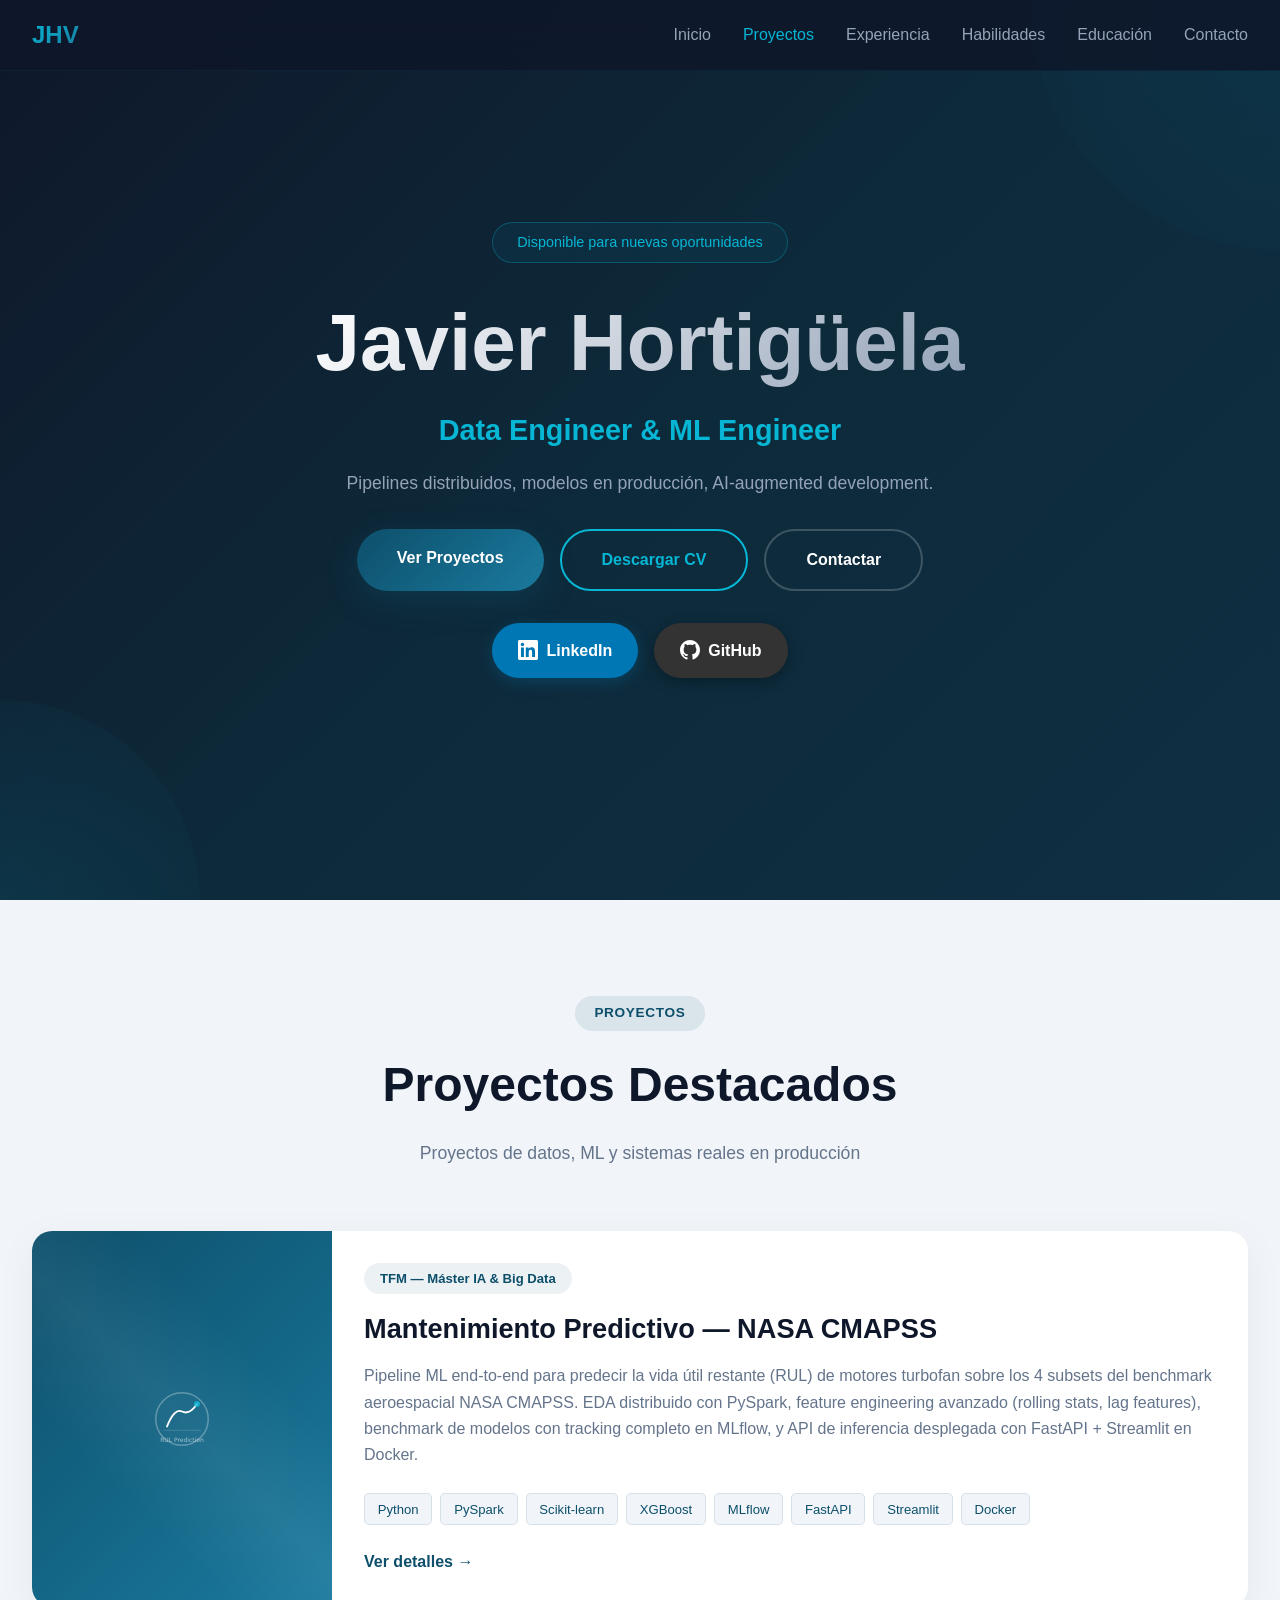
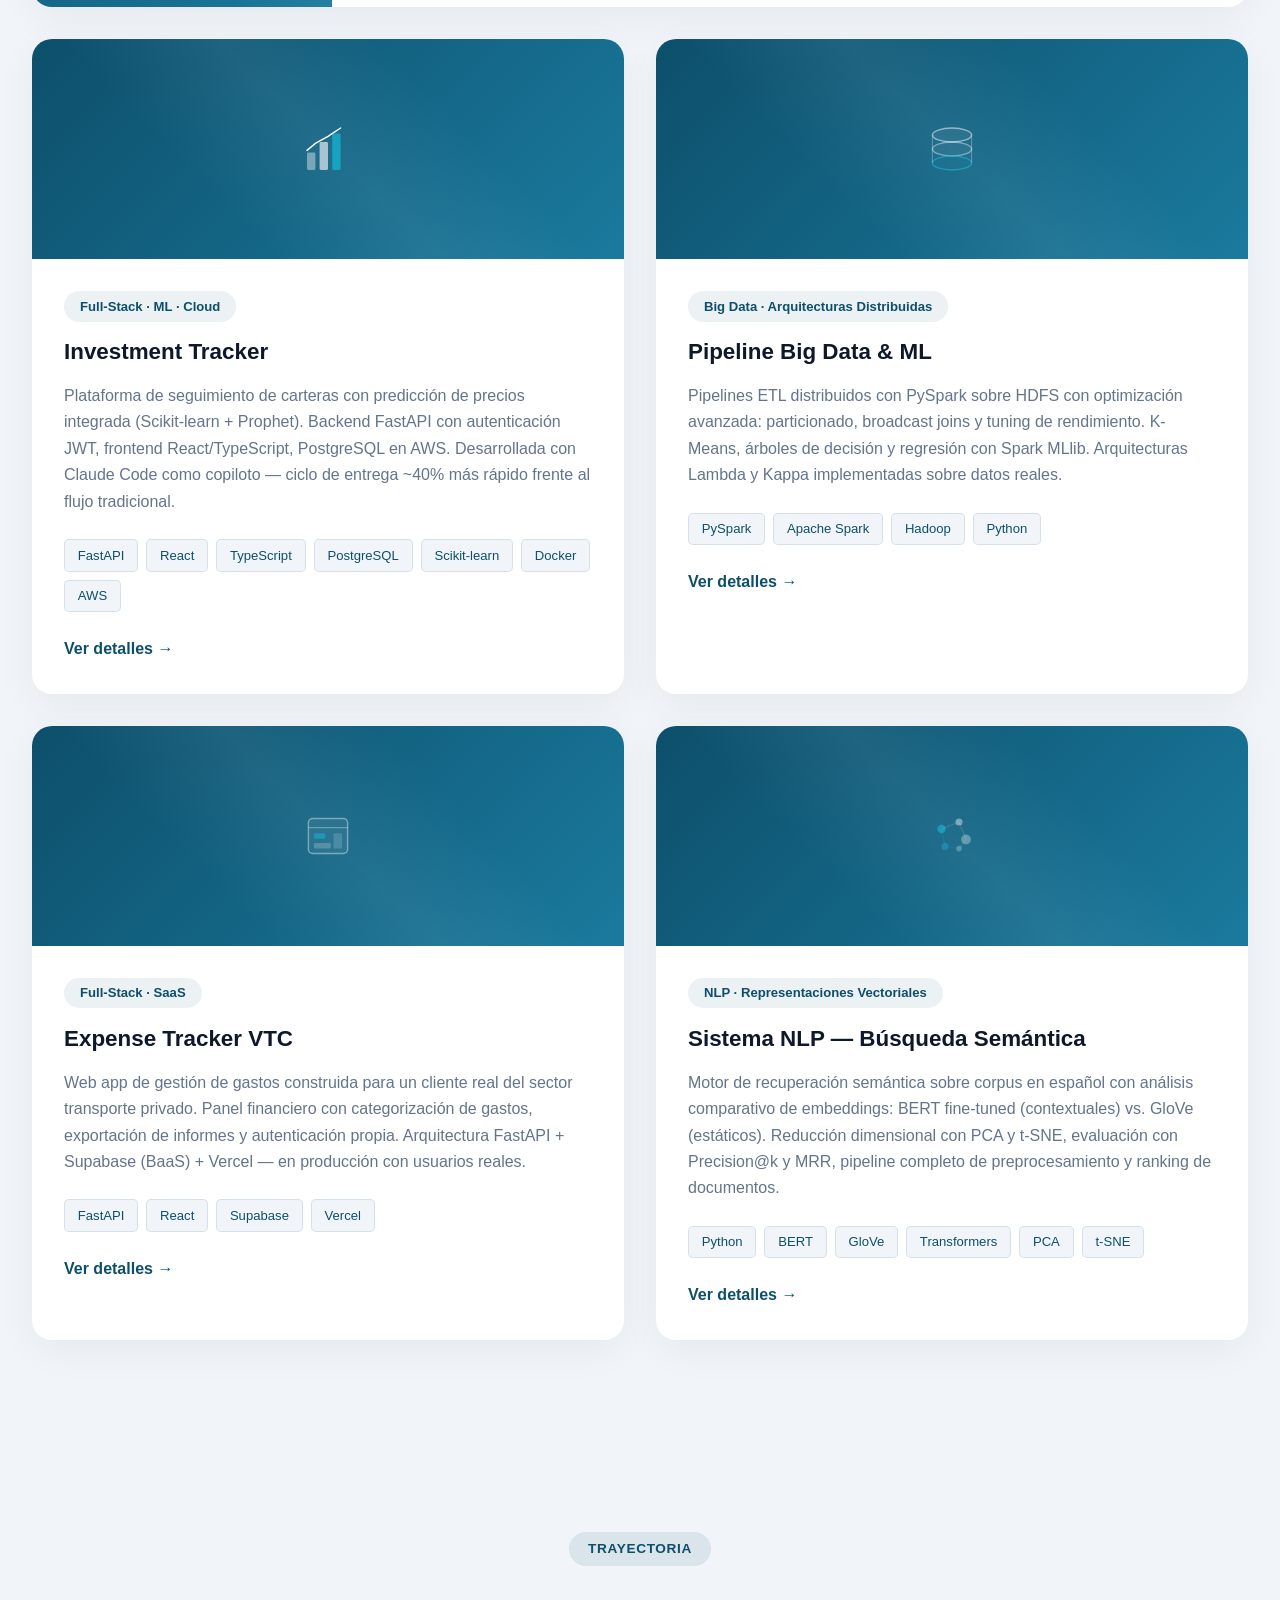
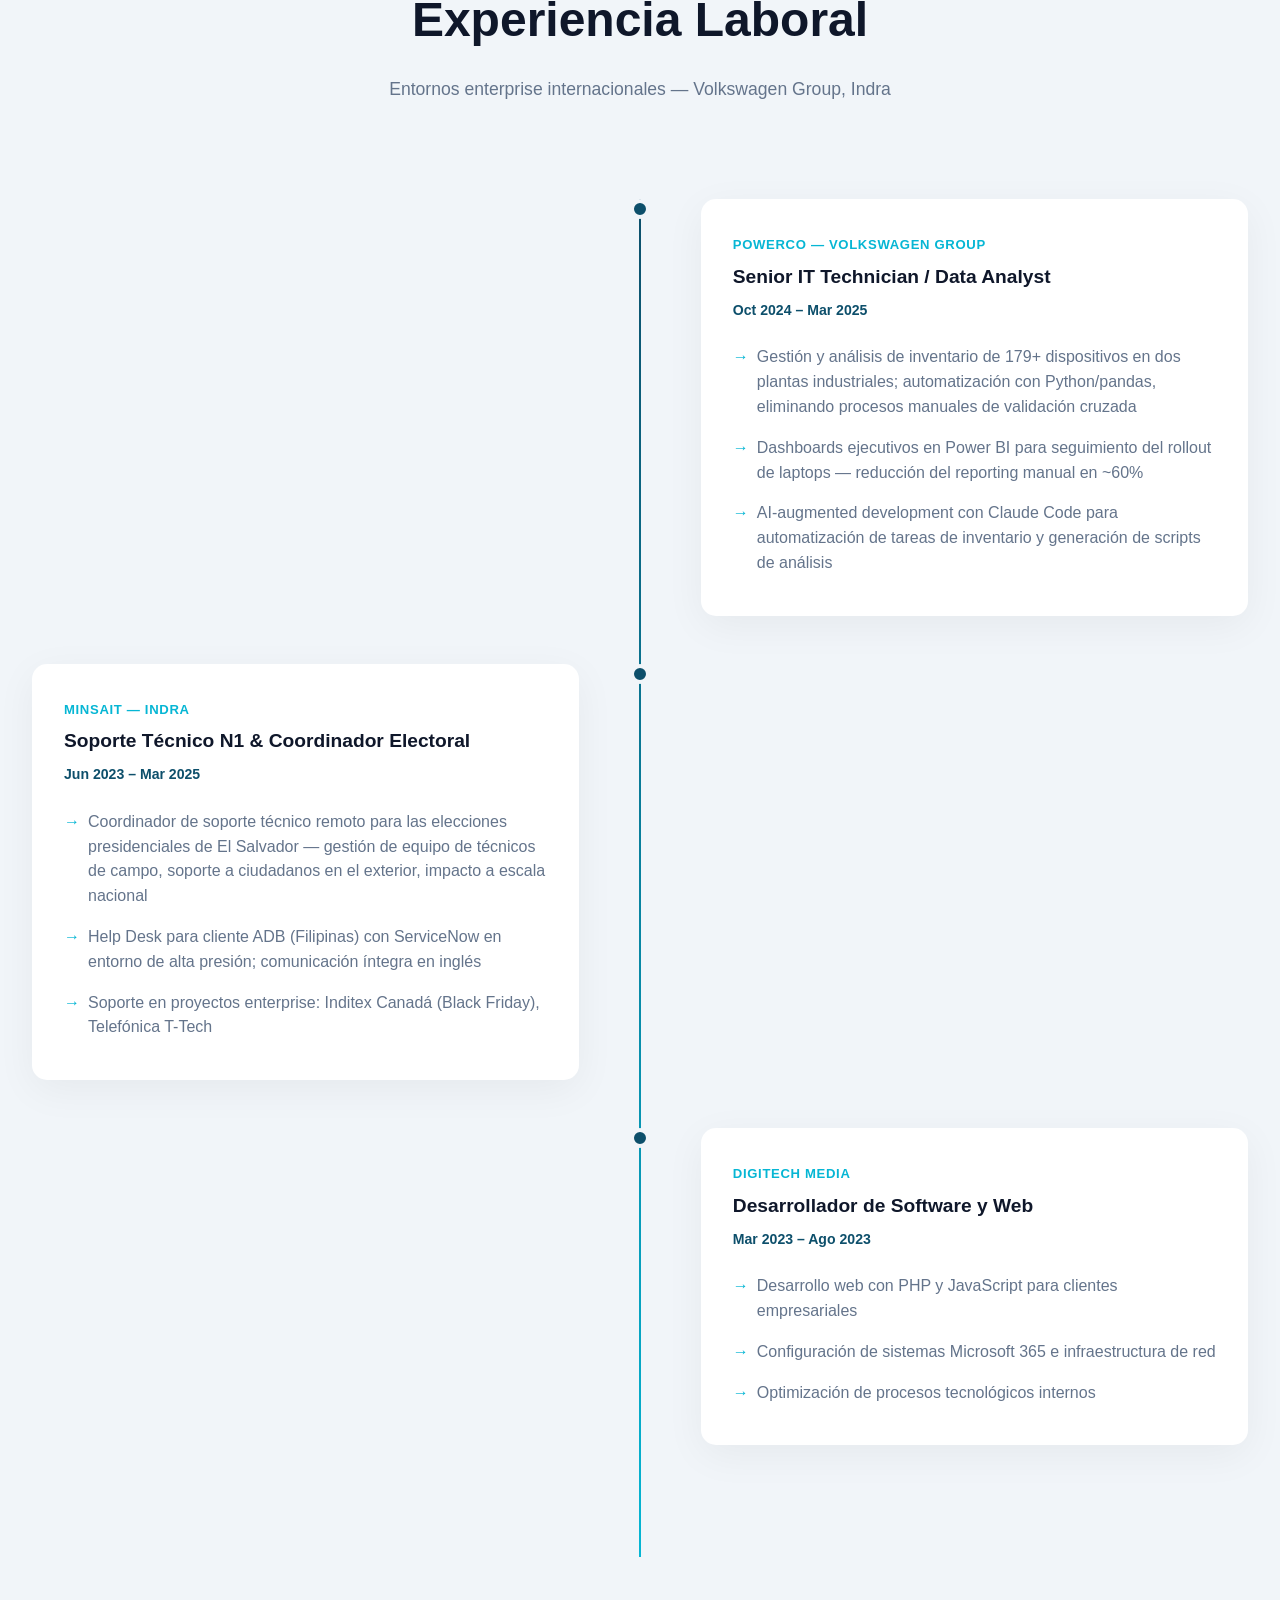
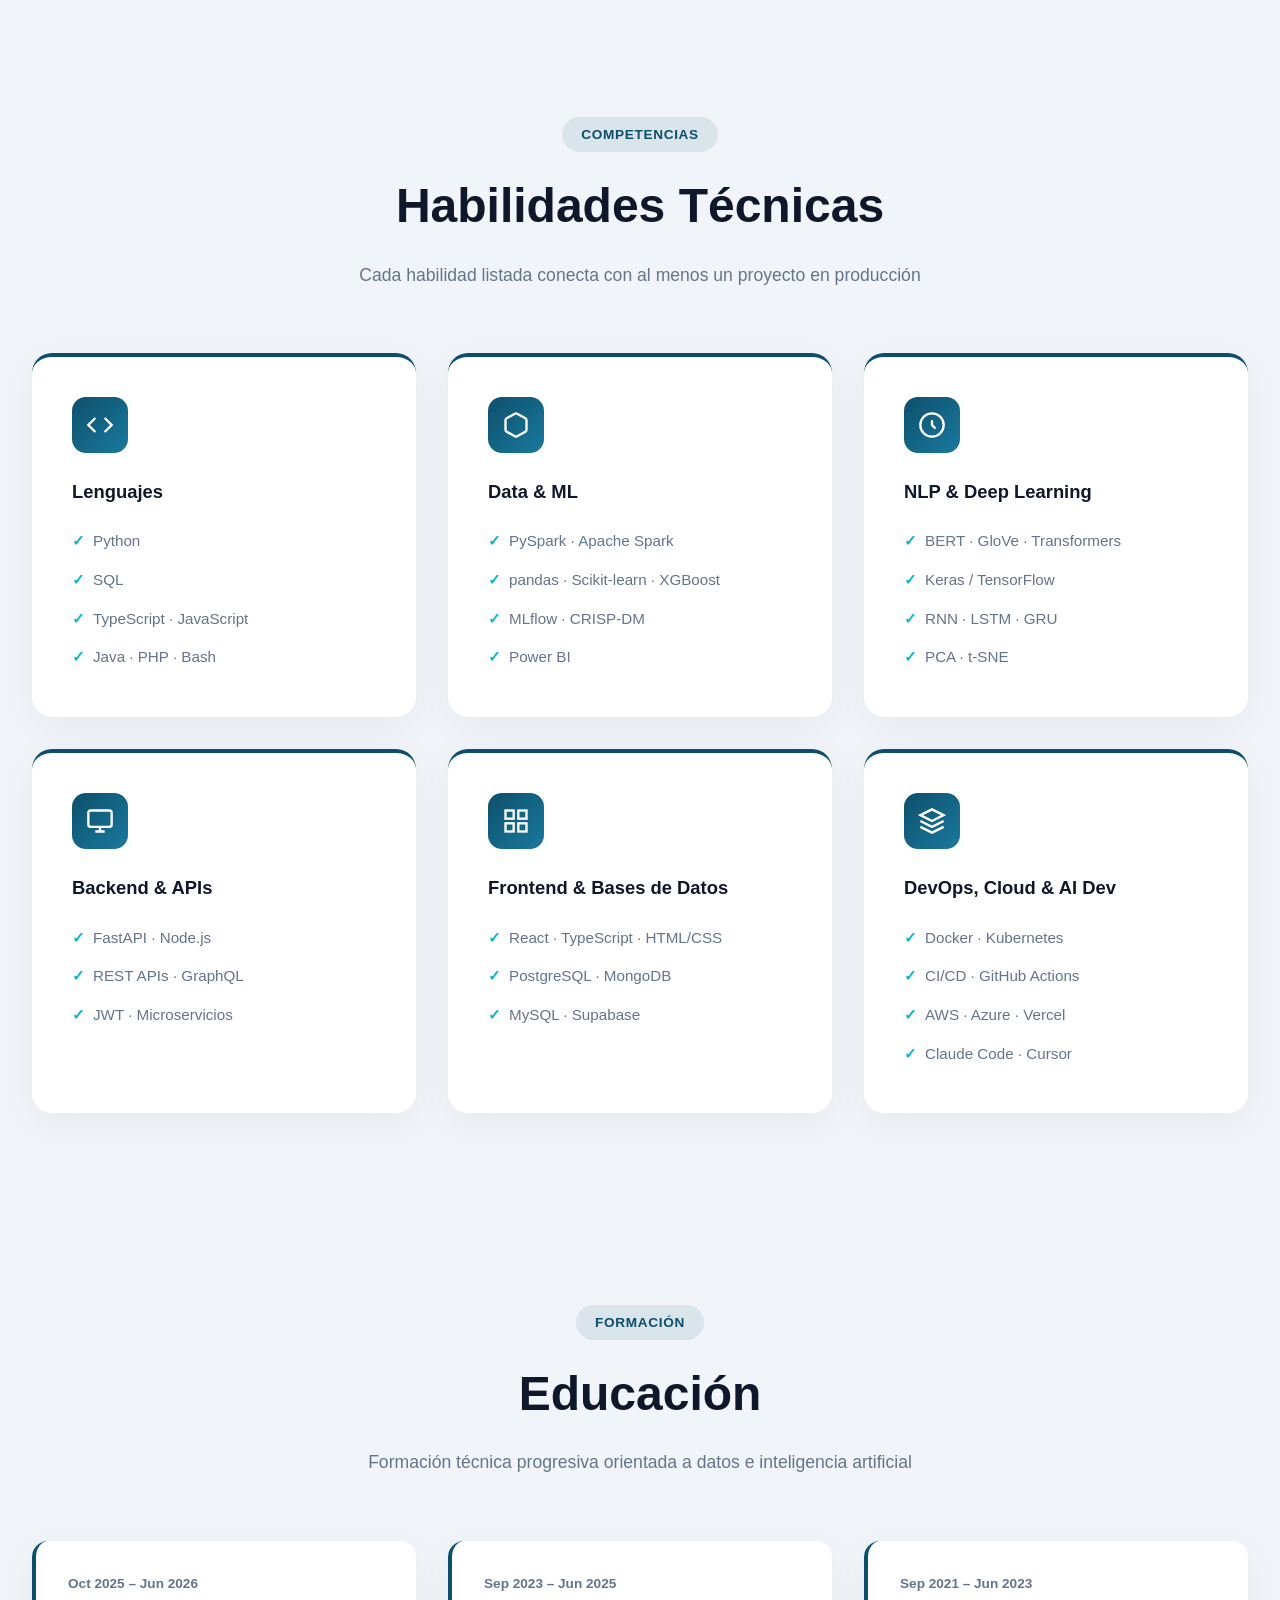
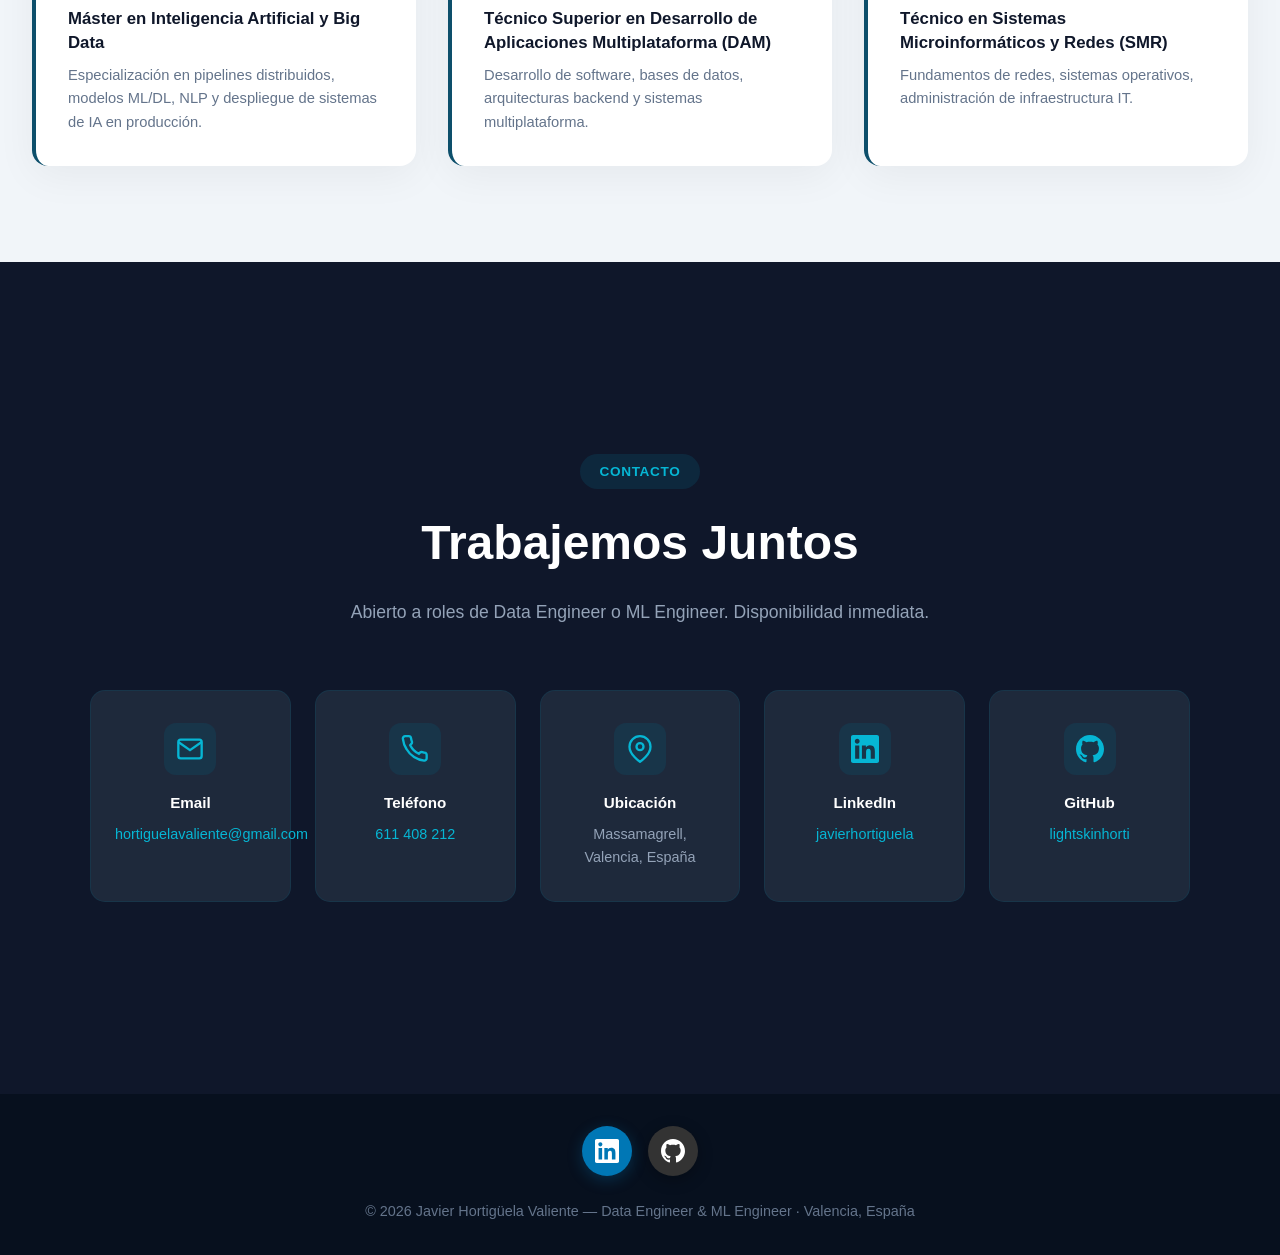
==== index.html @ 6c9f9421 "Remove 'En curso' badge from Máster — already completed https://claude.ai/code/session_01UpdNBSxSP69" ====
<!DOCTYPE html>
<html lang="es">
<head>
    <meta charset="UTF-8">
    <meta name="viewport" content="width=device-width, initial-scale=1.0">
    <meta name="description" content="Javier Hortigüela — Data Engineer & ML Engineer especializado en pipelines distribuidos con PySpark, modelos ML en producción y APIs de inferencia. Valencia, España.">
    <meta name="keywords" content="data engineer, ML engineer, PySpark, MLflow, FastAPI, Python, Big Data, machine learning, Valencia">
    <meta name="author" content="Javier Hortigüela Valiente">
    <meta property="og:title" content="Javier Hortigüela — Data Engineer & ML Engineer">
    <meta property="og:description" content="Pipelines distribuidos, modelos ML en producción, AI-augmented development. Valencia, España.">
    <meta property="og:url" content="https://lightskinhorti.github.io/Portfolio/portfolio_index.html">
    <!-- TODO: add og:image once hero screenshot is available (recommended 1200x630) -->
    <meta property="og:type" content="website">
    <title>Javier Hortigüela — Data Engineer & ML Engineer</title>
    <!-- SVG favicon with JH initials -->
    <link rel="icon" type="image/svg+xml" href="data:image/svg+xml,<svg xmlns='http://www.w3.org/2000/svg' viewBox='0 0 32 32'><rect width='32' height='32' rx='6' fill='%230D4F6B'/><text x='50%25' y='50%25' dominant-baseline='central' text-anchor='middle' font-family='system-ui,sans-serif' font-size='13' font-weight='700' fill='white'>JH</text></svg>">
    <link rel="stylesheet" href="portfolio_css.css">
</head>
<body>
    <nav class="navbar">
        <div class="container">
            <div class="logo">JHV</div>
            <ul class="nav-links">
                <li><a href="#inicio">Inicio</a></li>
                <li><a href="#proyectos">Proyectos</a></li>
                <li><a href="#experiencia">Experiencia</a></li>
                <li><a href="#habilidades">Habilidades</a></li>
                <li><a href="#educacion">Educación</a></li>
                <li><a href="#contacto">Contacto</a></li>
            </ul>
            <button class="nav-toggle" aria-label="Abrir menú">&#9776;</button>
        </div>
    </nav>

    <section class="hero" id="inicio">
        <div class="hero-content">
            <div class="hero-tag">Disponible para nuevas oportunidades</div>
            <h1>Javier Hortigüela</h1>
            <h2>Data Engineer &amp; ML Engineer</h2>
            <p class="hero-tagline">Pipelines distribuidos, modelos en producción, AI-augmented development.</p>
            <div class="hero-buttons">
                <a href="#proyectos" class="btn btn-primary">Ver Proyectos</a>
                <a href="CV_Javier_Hortiguela_2026.pdf" class="btn btn-cv" download>Descargar CV</a>
                <a href="#contacto" class="btn btn-secondary">Contactar</a>
            </div>
            <div class="hero-social">
                <a href="https://es.linkedin.com/in/javierhortiguela" target="_blank" class="social-btn linkedin" title="LinkedIn">
                    <svg class="social-icon" viewBox="0 0 24 24" fill="currentColor">
                        <path d="M20.447 20.452h-3.554v-5.569c0-1.328-.027-3.037-1.852-3.037-1.853 0-2.136 1.445-2.136 2.939v5.667H9.351V9h3.414v1.561h.046c.477-.9 1.637-1.85 3.37-1.85 3.601 0 4.267 2.37 4.267 5.455v6.286zM5.337 7.433c-1.144 0-2.063-.926-2.063-2.065 0-1.138.92-2.063 2.063-2.063 1.14 0 2.064.925 2.064 2.063 0 1.139-.925 2.065-2.064 2.065zm1.782 13.019H3.555V9h3.564v11.452zM22.225 0H1.771C.792 0 0 .774 0 1.729v20.542C0 23.227.792 24 1.771 24h20.451C23.2 24 24 23.227 24 22.271V1.729C24 .774 23.2 0 22.222 0h.003z"/>
                    </svg>
                    <span>LinkedIn</span>
                </a>
                <a href="https://github.com/lightskinhorti" target="_blank" class="social-btn github" title="GitHub">
                    <svg class="social-icon" viewBox="0 0 24 24" fill="currentColor">
                        <path d="M12 0c-6.626 0-12 5.373-12 12 0 5.302 3.438 9.8 8.207 11.387.599.111.793-.261.793-.577v-2.234c-3.338.726-4.033-1.416-4.033-1.416-.546-1.387-1.333-1.756-1.333-1.756-1.089-.745.083-.729.083-.729 1.205.084 1.839 1.237 1.839 1.237 1.07 1.834 2.807 1.304 3.492.997.107-.775.418-1.305.762-1.604-2.665-.305-5.467-1.334-5.467-5.931 0-1.311.469-2.381 1.236-3.221-.124-.303-.535-1.524.117-3.176 0 0 1.008-.322 3.301 1.23.957-.266 1.983-.399 3.003-.404 1.02.005 2.047.138 3.006.404 2.291-1.552 3.297-1.23 3.297-1.23.653 1.653.242 2.874.118 3.176.77.84 1.235 1.911 1.235 3.221 0 4.609-2.807 5.624-5.479 5.921.43.372.823 1.102.823 2.222v3.293c0 .319.192.694.801.576 4.765-1.589 8.199-6.086 8.199-11.386 0-6.627-5.373-12-12-12z"/>
                    </svg>
                    <span>GitHub</span>
                </a>
            </div>
        </div>
    </section>

    <div class="main-content">

        <!-- PROJECTS -->
        <section class="container" id="proyectos">
            <div class="section-header">
                <div class="section-tag">Proyectos</div>
                <h2 class="section-title">Proyectos Destacados</h2>
                <p class="section-subtitle">Proyectos de datos, ML y sistemas reales en producción</p>
            </div>
            <div class="projects-grid">

                <!-- Featured project: TFM -->
                <div class="project-card featured" data-project="tfm">
                    <div class="project-image">
                        <svg viewBox="0 0 80 80" fill="none" xmlns="http://www.w3.org/2000/svg" width="60" height="60">
                            <circle cx="40" cy="40" r="35" stroke="rgba(255,255,255,0.3)" stroke-width="2"/>
                            <path d="M20 50 Q30 25 40 30 Q50 35 60 20" stroke="white" stroke-width="2.5" fill="none" stroke-linecap="round"/>
                            <circle cx="60" cy="20" r="4" fill="rgba(6,182,212,0.8)"/>
                            <path d="M15 55 L65 55" stroke="rgba(255,255,255,0.2)" stroke-width="1"/>
                            <text x="40" y="70" text-anchor="middle" fill="rgba(255,255,255,0.6)" font-size="8" font-family="system-ui">RUL Prediction</text>
                        </svg>
                    </div>
                    <div class="project-content">
                        <span class="project-tag">TFM — Máster IA &amp; Big Data</span>
                        <h3>Mantenimiento Predictivo — NASA CMAPSS</h3>
                        <p>Pipeline ML end-to-end para predecir la vida útil restante (RUL) de motores turbofan sobre los 4 subsets del benchmark aeroespacial NASA CMAPSS. EDA distribuido con PySpark, feature engineering avanzado (rolling stats, lag features), benchmark de modelos con tracking completo en MLflow, y API de inferencia desplegada con FastAPI + Streamlit en Docker.</p>
                        <div class="project-tech">
                            <span class="tech-badge">Python</span>
                            <span class="tech-badge">PySpark</span>
                            <span class="tech-badge">Scikit-learn</span>
                            <span class="tech-badge">XGBoost</span>
                            <span class="tech-badge">MLflow</span>
                            <span class="tech-badge">FastAPI</span>
                            <span class="tech-badge">Streamlit</span>
                            <span class="tech-badge">Docker</span>
                        </div>
                        <!-- TODO: add real repo URL -->
                        <a href="#" class="project-link view-details">Ver detalles &#8594;</a>
                    </div>
                </div>

                <!-- Investment Tracker -->
                <div class="project-card" data-project="investment">
                    <div class="project-image">
                        <svg viewBox="0 0 80 80" fill="none" xmlns="http://www.w3.org/2000/svg" width="56" height="56">
                            <rect x="10" y="45" width="12" height="25" rx="2" fill="rgba(255,255,255,0.4)"/>
                            <rect x="28" y="30" width="12" height="40" rx="2" fill="rgba(255,255,255,0.6)"/>
                            <rect x="46" y="18" width="12" height="52" rx="2" fill="rgba(6,182,212,0.7)"/>
                            <path d="M10 42 L22 32 L40 22 L58 10" stroke="white" stroke-width="2" stroke-linecap="round"/>
                        </svg>
                    </div>
                    <div class="project-content">
                        <span class="project-tag">Full-Stack · ML · Cloud</span>
                        <h3>Investment Tracker</h3>
                        <p>Plataforma de seguimiento de carteras con predicción de precios integrada (Scikit-learn + Prophet). Backend FastAPI con autenticación JWT, frontend React/TypeScript, PostgreSQL en AWS. Desarrollada con Claude Code como copiloto — ciclo de entrega ~40% más rápido frente al flujo tradicional.</p>
                        <div class="project-tech">
                            <span class="tech-badge">FastAPI</span>
                            <span class="tech-badge">React</span>
                            <span class="tech-badge">TypeScript</span>
                            <span class="tech-badge">PostgreSQL</span>
                            <span class="tech-badge">Scikit-learn</span>
                            <span class="tech-badge">Docker</span>
                            <span class="tech-badge">AWS</span>
                        </div>
                        <!-- TODO: add real repo URL -->
                        <a href="#" class="project-link view-details">Ver detalles &#8594;</a>
                    </div>
                </div>

                <!-- Pipeline Big Data & ML -->
                <div class="project-card" data-project="bigdata">
                    <div class="project-image">
                        <svg viewBox="0 0 80 80" fill="none" xmlns="http://www.w3.org/2000/svg" width="56" height="56">
                            <ellipse cx="40" cy="20" rx="28" ry="10" stroke="rgba(255,255,255,0.5)" stroke-width="2" fill="rgba(255,255,255,0.05)"/>
                            <ellipse cx="40" cy="40" rx="28" ry="10" stroke="rgba(255,255,255,0.4)" stroke-width="2" fill="rgba(255,255,255,0.05)"/>
                            <ellipse cx="40" cy="60" rx="28" ry="10" stroke="rgba(6,182,212,0.6)" stroke-width="2" fill="rgba(6,182,212,0.05)"/>
                            <line x1="12" y1="20" x2="12" y2="60" stroke="rgba(255,255,255,0.3)" stroke-width="1.5"/>
                            <line x1="68" y1="20" x2="68" y2="60" stroke="rgba(255,255,255,0.3)" stroke-width="1.5"/>
                        </svg>
                    </div>
                    <div class="project-content">
                        <span class="project-tag">Big Data · Arquitecturas Distribuidas</span>
                        <h3>Pipeline Big Data &amp; ML</h3>
                        <p>Pipelines ETL distribuidos con PySpark sobre HDFS con optimización avanzada: particionado, broadcast joins y tuning de rendimiento. K-Means, árboles de decisión y regresión con Spark MLlib. Arquitecturas Lambda y Kappa implementadas sobre datos reales.</p>
                        <div class="project-tech">
                            <span class="tech-badge">PySpark</span>
                            <span class="tech-badge">Apache Spark</span>
                            <span class="tech-badge">Hadoop</span>
                            <span class="tech-badge">Python</span>
                        </div>
                        <!-- TODO: add real repo URL -->
                        <a href="#" class="project-link view-details">Ver detalles &#8594;</a>
                    </div>
                </div>

                <!-- Expense Tracker -->
                <div class="project-card" data-project="expense">
                    <div class="project-image">
                        <svg viewBox="0 0 80 80" fill="none" xmlns="http://www.w3.org/2000/svg" width="56" height="56">
                            <rect x="12" y="15" width="56" height="50" rx="6" stroke="rgba(255,255,255,0.4)" stroke-width="2" fill="rgba(255,255,255,0.05)"/>
                            <line x1="12" y1="28" x2="68" y2="28" stroke="rgba(255,255,255,0.3)" stroke-width="1.5"/>
                            <rect x="20" y="36" width="16" height="8" rx="2" fill="rgba(6,182,212,0.5)"/>
                            <rect x="20" y="50" width="24" height="8" rx="2" fill="rgba(255,255,255,0.2)"/>
                            <rect x="48" y="36" width="12" height="22" rx="2" fill="rgba(255,255,255,0.15)"/>
                        </svg>
                    </div>
                    <div class="project-content">
                        <span class="project-tag">Full-Stack · SaaS</span>
                        <h3>Expense Tracker VTC</h3>
                        <p>Web app de gestión de gastos construida para un cliente real del sector transporte privado. Panel financiero con categorización de gastos, exportación de informes y autenticación propia. Arquitectura FastAPI + Supabase (BaaS) + Vercel — en producción con usuarios reales.</p>
                        <div class="project-tech">
                            <span class="tech-badge">FastAPI</span>
                            <span class="tech-badge">React</span>
                            <span class="tech-badge">Supabase</span>
                            <span class="tech-badge">Vercel</span>
                        </div>
                        <!-- TODO: add real repo URL -->
                        <a href="#" class="project-link view-details">Ver detalles &#8594;</a>
                    </div>
                </div>

                <!-- NLP -->
                <div class="project-card" data-project="nlp">
                    <div class="project-image">
                        <svg viewBox="0 0 80 80" fill="none" xmlns="http://www.w3.org/2000/svg" width="56" height="56">
                            <circle cx="25" cy="30" r="6" fill="rgba(6,182,212,0.6)"/>
                            <circle cx="50" cy="20" r="5" fill="rgba(255,255,255,0.4)"/>
                            <circle cx="60" cy="45" r="7" fill="rgba(255,255,255,0.3)"/>
                            <circle cx="30" cy="55" r="5" fill="rgba(6,182,212,0.4)"/>
                            <circle cx="50" cy="58" r="4" fill="rgba(255,255,255,0.25)"/>
                            <line x1="25" y1="30" x2="50" y2="20" stroke="rgba(255,255,255,0.2)" stroke-width="1"/>
                            <line x1="50" y1="20" x2="60" y2="45" stroke="rgba(255,255,255,0.2)" stroke-width="1"/>
                            <line x1="25" y1="30" x2="30" y2="55" stroke="rgba(6,182,212,0.3)" stroke-width="1"/>
                            <line x1="60" y1="45" x2="50" y2="58" stroke="rgba(255,255,255,0.15)" stroke-width="1"/>
                            <line x1="30" y1="55" x2="50" y2="58" stroke="rgba(6,182,212,0.2)" stroke-width="1"/>
                        </svg>
                    </div>
                    <div class="project-content">
                        <span class="project-tag">NLP · Representaciones Vectoriales</span>
                        <h3>Sistema NLP — Búsqueda Semántica</h3>
                        <p>Motor de recuperación semántica sobre corpus en español con análisis comparativo de embeddings: BERT fine-tuned (contextuales) vs. GloVe (estáticos). Reducción dimensional con PCA y t-SNE, evaluación con Precision@k y MRR, pipeline completo de preprocesamiento y ranking de documentos.</p>
                        <div class="project-tech">
                            <span class="tech-badge">Python</span>
                            <span class="tech-badge">BERT</span>
                            <span class="tech-badge">GloVe</span>
                            <span class="tech-badge">Transformers</span>
                            <span class="tech-badge">PCA</span>
                            <span class="tech-badge">t-SNE</span>
                        </div>
                        <!-- TODO: add real repo URL -->
                        <a href="#" class="project-link view-details">Ver detalles &#8594;</a>
                    </div>
                </div>

            </div>
        </section>

        <!-- Modal for project details -->
        <div id="project-modal" class="modal">
            <div class="modal-content">
                <span class="close-modal">&times;</span>
                <div id="modal-body">
                    <!-- Loaded dynamically by JS -->
                </div>
            </div>
        </div>

        <!-- EXPERIENCE -->
        <section class="container" id="experiencia">
            <div class="section-header">
                <div class="section-tag">Trayectoria</div>
                <h2 class="section-title">Experiencia Laboral</h2>
                <p class="section-subtitle">Entornos enterprise internacionales — Volkswagen Group, Indra</p>
            </div>
            <div class="timeline">

                <div class="timeline-item">
                    <div class="timeline-dot"></div>
                    <div class="timeline-content">
                        <span class="timeline-company">Powerco — Volkswagen Group</span>
                        <h3>Senior IT Technician / Data Analyst</h3>
                        <div class="timeline-date">Oct 2024 – Mar 2025</div>
                        <ul>
                            <li>Gestión y análisis de inventario de 179+ dispositivos en dos plantas industriales; automatización con Python/pandas, eliminando procesos manuales de validación cruzada</li>
                            <li>Dashboards ejecutivos en Power BI para seguimiento del rollout de laptops — reducción del reporting manual en ~60%</li>
                            <li>AI-augmented development con Claude Code para automatización de tareas de inventario y generación de scripts de análisis</li>
                        </ul>
                    </div>
                </div>

                <div class="timeline-item">
                    <div class="timeline-dot"></div>
                    <div class="timeline-content">
                        <span class="timeline-company">Minsait — Indra</span>
                        <h3>Soporte Técnico N1 &amp; Coordinador Electoral</h3>
                        <div class="timeline-date">Jun 2023 – Mar 2025</div>
                        <ul>
                            <li>Coordinador de soporte técnico remoto para las elecciones presidenciales de El Salvador — gestión de equipo de técnicos de campo, soporte a ciudadanos en el exterior, impacto a escala nacional</li>
                            <li>Help Desk para cliente ADB (Filipinas) con ServiceNow en entorno de alta presión; comunicación íntegra en inglés</li>
                            <li>Soporte en proyectos enterprise: Inditex Canadá (Black Friday), Telefónica T-Tech</li>
                        </ul>
                    </div>
                </div>

                <div class="timeline-item">
                    <div class="timeline-dot"></div>
                    <div class="timeline-content">
                        <span class="timeline-company">Digitech Media</span>
                        <h3>Desarrollador de Software y Web</h3>
                        <div class="timeline-date">Mar 2023 – Ago 2023</div>
                        <ul>
                            <li>Desarrollo web con PHP y JavaScript para clientes empresariales</li>
                            <li>Configuración de sistemas Microsoft 365 e infraestructura de red</li>
                            <li>Optimización de procesos tecnológicos internos</li>
                        </ul>
                    </div>
                </div>

            </div>
        </section>

        <!-- SKILLS -->
        <section class="container" id="habilidades">
            <div class="section-header">
                <div class="section-tag">Competencias</div>
                <h2 class="section-title">Habilidades Técnicas</h2>
                <p class="section-subtitle">Cada habilidad listada conecta con al menos un proyecto en producción</p>
            </div>
            <div class="skills-grid">

                <div class="skill-card">
                    <div class="skill-icon">
                        <svg viewBox="0 0 24 24" fill="none" stroke="currentColor" stroke-width="2" width="28" height="28"><polyline points="16 18 22 12 16 6"/><polyline points="8 6 2 12 8 18"/></svg>
                    </div>
                    <h4>Lenguajes</h4>
                    <ul>
                        <li>Python</li>
                        <li>SQL</li>
                        <li>TypeScript · JavaScript</li>
                        <li>Java · PHP · Bash</li>
                    </ul>
                </div>

                <div class="skill-card">
                    <div class="skill-icon">
                        <svg viewBox="0 0 24 24" fill="none" stroke="currentColor" stroke-width="2" width="28" height="28"><path d="M21 16V8a2 2 0 0 0-1-1.73l-7-4a2 2 0 0 0-2 0l-7 4A2 2 0 0 0 3 8v8a2 2 0 0 0 1 1.73l7 4a2 2 0 0 0 2 0l7-4A2 2 0 0 0 21 16z"/></svg>
                    </div>
                    <h4>Data &amp; ML</h4>
                    <ul>
                        <li>PySpark · Apache Spark</li>
                        <li>pandas · Scikit-learn · XGBoost</li>
                        <li>MLflow · CRISP-DM</li>
                        <li>Power BI</li>
                    </ul>
                </div>

                <div class="skill-card">
                    <div class="skill-icon">
                        <svg viewBox="0 0 24 24" fill="none" stroke="currentColor" stroke-width="2" width="28" height="28"><circle cx="12" cy="12" r="10"/><path d="M12 8v4l3 3"/></svg>
                    </div>
                    <h4>NLP &amp; Deep Learning</h4>
                    <ul>
                        <li>BERT · GloVe · Transformers</li>
                        <li>Keras / TensorFlow</li>
                        <li>RNN · LSTM · GRU</li>
                        <li>PCA · t-SNE</li>
                    </ul>
                </div>

                <div class="skill-card">
                    <div class="skill-icon">
                        <svg viewBox="0 0 24 24" fill="none" stroke="currentColor" stroke-width="2" width="28" height="28"><rect x="2" y="3" width="20" height="14" rx="2"/><path d="M8 21h8M12 17v4"/></svg>
                    </div>
                    <h4>Backend &amp; APIs</h4>
                    <ul>
                        <li>FastAPI · Node.js</li>
                        <li>REST APIs · GraphQL</li>
                        <li>JWT · Microservicios</li>
                    </ul>
                </div>

                <div class="skill-card">
                    <div class="skill-icon">
                        <svg viewBox="0 0 24 24" fill="none" stroke="currentColor" stroke-width="2" width="28" height="28"><rect x="3" y="3" width="7" height="7"/><rect x="14" y="3" width="7" height="7"/><rect x="14" y="14" width="7" height="7"/><rect x="3" y="14" width="7" height="7"/></svg>
                    </div>
                    <h4>Frontend &amp; Bases de Datos</h4>
                    <ul>
                        <li>React · TypeScript · HTML/CSS</li>
                        <li>PostgreSQL · MongoDB</li>
                        <li>MySQL · Supabase</li>
                    </ul>
                </div>

                <div class="skill-card">
                    <div class="skill-icon">
                        <svg viewBox="0 0 24 24" fill="none" stroke="currentColor" stroke-width="2" width="28" height="28"><path d="M12 2L2 7l10 5 10-5-10-5z"/><path d="M2 17l10 5 10-5"/><path d="M2 12l10 5 10-5"/></svg>
                    </div>
                    <h4>DevOps, Cloud &amp; AI Dev</h4>
                    <ul>
                        <li>Docker · Kubernetes</li>
                        <li>CI/CD · GitHub Actions</li>
                        <li>AWS · Azure · Vercel</li>
                        <li>Claude Code · Cursor</li>
                    </ul>
                </div>

            </div>
        </section>

        <!-- EDUCATION -->
        <section class="container" id="educacion">
            <div class="section-header">
                <div class="section-tag">Formación</div>
                <h2 class="section-title">Educación</h2>
                <p class="section-subtitle">Formación técnica progresiva orientada a datos e inteligencia artificial</p>
            </div>
            <div class="education-grid">

                <div class="education-card">
                    <div class="education-year">Oct 2025 – Jun 2026</div>
                    <h4>Máster en Inteligencia Artificial y Big Data</h4>
                    <p>Especialización en pipelines distribuidos, modelos ML/DL, NLP y despliegue de sistemas de IA en producción.</p>
                </div>

                <div class="education-card">
                    <div class="education-year">Sep 2023 – Jun 2025</div>
                    <h4>Técnico Superior en Desarrollo de Aplicaciones Multiplataforma (DAM)</h4>
                    <p>Desarrollo de software, bases de datos, arquitecturas backend y sistemas multiplataforma.</p>
                </div>

                <div class="education-card">
                    <div class="education-year">Sep 2021 – Jun 2023</div>
                    <h4>Técnico en Sistemas Microinformáticos y Redes (SMR)</h4>
                    <p>Fundamentos de redes, sistemas operativos, administración de infraestructura IT.</p>
                </div>

            </div>
        </section>

    </div><!-- end .main-content -->

    <!-- CONTACT -->
    <section class="contact-section" id="contacto">
        <div class="container">
            <div class="section-header">
                <div class="section-tag">Contacto</div>
                <h2 class="section-title">Trabajemos Juntos</h2>
                <p class="section-subtitle">Abierto a roles de Data Engineer o ML Engineer. Disponibilidad inmediata.</p>
            </div>
            <div class="contact-cards">
                <div class="contact-card">
                    <div class="contact-icon">
                        <svg viewBox="0 0 24 24" fill="none" stroke="currentColor" stroke-width="2" width="28" height="28"><path d="M4 4h16c1.1 0 2 .9 2 2v12c0 1.1-.9 2-2 2H4c-1.1 0-2-.9-2-2V6c0-1.1.9-2 2-2z"/><polyline points="22,6 12,13 2,6"/></svg>
                    </div>
                    <h4>Email</h4>
                    <p><a href="mailto:hortiguelavaliente@gmail.com">hortiguelavaliente@gmail.com</a></p>
                </div>
                <div class="contact-card">
                    <div class="contact-icon">
                        <svg viewBox="0 0 24 24" fill="none" stroke="currentColor" stroke-width="2" width="28" height="28"><path d="M22 16.92v3a2 2 0 0 1-2.18 2 19.79 19.79 0 0 1-8.63-3.07A19.5 19.5 0 0 1 4.69 12 19.79 19.79 0 0 1 1.63 3.35 2 2 0 0 1 3.6 1h3a2 2 0 0 1 2 1.72 12.84 12.84 0 0 0 .7 2.81 2 2 0 0 1-.45 2.11L7.91 8.7a16 16 0 0 0 7.39 7.39l.95-.95a2 2 0 0 1 2.11-.45 12.84 12.84 0 0 0 2.81.7A2 2 0 0 1 22 16.92z"/></svg>
                    </div>
                    <h4>Teléfono</h4>
                    <p><a href="tel:+34611408212">611 408 212</a></p>
                </div>
                <div class="contact-card">
                    <div class="contact-icon">
                        <svg viewBox="0 0 24 24" fill="none" stroke="currentColor" stroke-width="2" width="28" height="28"><path d="M21 10c0 7-9 13-9 13s-9-6-9-13a9 9 0 0 1 18 0z"/><circle cx="12" cy="10" r="3"/></svg>
                    </div>
                    <h4>Ubicación</h4>
                    <p>Massamagrell, Valencia, España</p>
                </div>
                <div class="contact-card">
                    <div class="contact-icon">
                        <svg viewBox="0 0 24 24" fill="currentColor" width="28" height="28"><path d="M20.447 20.452h-3.554v-5.569c0-1.328-.027-3.037-1.852-3.037-1.853 0-2.136 1.445-2.136 2.939v5.667H9.351V9h3.414v1.561h.046c.477-.9 1.637-1.85 3.37-1.85 3.601 0 4.267 2.37 4.267 5.455v6.286zM5.337 7.433c-1.144 0-2.063-.926-2.063-2.065 0-1.138.92-2.063 2.063-2.063 1.14 0 2.064.925 2.064 2.063 0 1.139-.925 2.065-2.064 2.065zm1.782 13.019H3.555V9h3.564v11.452zM22.225 0H1.771C.792 0 0 .774 0 1.729v20.542C0 23.227.792 24 1.771 24h20.451C23.2 24 24 23.227 24 22.271V1.729C24 .774 23.2 0 22.222 0h.003z"/></svg>
                    </div>
                    <h4>LinkedIn</h4>
                    <p><a href="https://es.linkedin.com/in/javierhortiguela" target="_blank">javierhortiguela</a></p>
                </div>
                <div class="contact-card">
                    <div class="contact-icon">
                        <svg viewBox="0 0 24 24" fill="currentColor" width="28" height="28"><path d="M12 0c-6.626 0-12 5.373-12 12 0 5.302 3.438 9.8 8.207 11.387.599.111.793-.261.793-.577v-2.234c-3.338.726-4.033-1.416-4.033-1.416-.546-1.387-1.333-1.756-1.333-1.756-1.089-.745.083-.729.083-.729 1.205.084 1.839 1.237 1.839 1.237 1.07 1.834 2.807 1.304 3.492.997.107-.775.418-1.305.762-1.604-2.665-.305-5.467-1.334-5.467-5.931 0-1.311.469-2.381 1.236-3.221-.124-.303-.535-1.524.117-3.176 0 0 1.008-.322 3.301 1.23.957-.266 1.983-.399 3.003-.404 1.02.005 2.047.138 3.006.404 2.291-1.552 3.297-1.23 3.297-1.23.653 1.653.242 2.874.118 3.176.77.84 1.235 1.911 1.235 3.221 0 4.609-2.807 5.624-5.479 5.921.43.372.823 1.102.823 2.222v3.293c0 .319.192.694.801.576 4.765-1.589 8.199-6.086 8.199-11.386 0-6.627-5.373-12-12-12z"/></svg>
                    </div>
                    <h4>GitHub</h4>
                    <p><a href="https://github.com/lightskinhorti" target="_blank">lightskinhorti</a></p>
                </div>
            </div>
        </div>
    </section>

    <footer>
        <div class="footer-social">
            <a href="https://es.linkedin.com/in/javierhortiguela" target="_blank" class="social-btn linkedin" title="LinkedIn">
                <svg class="social-icon" viewBox="0 0 24 24" fill="currentColor">
                    <path d="M20.447 20.452h-3.554v-5.569c0-1.328-.027-3.037-1.852-3.037-1.853 0-2.136 1.445-2.136 2.939v5.667H9.351V9h3.414v1.561h.046c.477-.9 1.637-1.85 3.37-1.85 3.601 0 4.267 2.37 4.267 5.455v6.286zM5.337 7.433c-1.144 0-2.063-.926-2.063-2.065 0-1.138.92-2.063 2.063-2.063 1.14 0 2.064.925 2.064 2.063 0 1.139-.925 2.065-2.064 2.065zm1.782 13.019H3.555V9h3.564v11.452zM22.225 0H1.771C.792 0 0 .774 0 1.729v20.542C0 23.227.792 24 1.771 24h20.451C23.2 24 24 23.227 24 22.271V1.729C24 .774 23.2 0 22.222 0h.003z"/>
                </svg>
            </a>
            <a href="https://github.com/lightskinhorti" target="_blank" class="social-btn github" title="GitHub">
                <svg class="social-icon" viewBox="0 0 24 24" fill="currentColor">
                    <path d="M12 0c-6.626 0-12 5.373-12 12 0 5.302 3.438 9.8 8.207 11.387.599.111.793-.261.793-.577v-2.234c-3.338.726-4.033-1.416-4.033-1.416-.546-1.387-1.333-1.756-1.333-1.756-1.089-.745.083-.729.083-.729 1.205.084 1.839 1.237 1.839 1.237 1.07 1.834 2.807 1.304 3.492.997.107-.775.418-1.305.762-1.604-2.665-.305-5.467-1.334-5.467-5.931 0-1.311.469-2.381 1.236-3.221-.124-.303-.535-1.524.117-3.176 0 0 1.008-.322 3.301 1.23.957-.266 1.983-.399 3.003-.404 1.02.005 2.047.138 3.006.404 2.291-1.552 3.297-1.23 3.297-1.23.653 1.653.242 2.874.118 3.176.77.84 1.235 1.911 1.235 3.221 0 4.609-2.807 5.624-5.479 5.921.43.372.823 1.102.823 2.222v3.293c0 .319.192.694.801.576 4.765-1.589 8.199-6.086 8.199-11.386 0-6.627-5.373-12-12-12z"/>
                </svg>
            </a>
        </div>
        <p>&copy; 2026 Javier Hortigüela Valiente — Data Engineer &amp; ML Engineer · Valencia, España</p>
    </footer>

    <script src="portfolio_js.js"></script>
</body>
</html>
---- portfolio_css.css ----
* {
    margin: 0;
    padding: 0;
    box-sizing: border-box;
}

:root {
    --primary: #0D4F6B;
    --primary-dark: #0a3e57;
    --secondary: #1a7a9e;
    --accent: #06b6d4;
    --dark: #0f172a;
    --dark-light: #1e293b;
    --gray: #64748b;
    --light: #f1f5f9;
}

body {
    font-family: 'Inter', -apple-system, BlinkMacSystemFont, 'Segoe UI', sans-serif;
    line-height: 1.6;
    color: var(--dark);
    background: var(--dark);
    overflow-x: hidden;
}

/* ===================== Navbar ===================== */
.navbar {
    position: fixed;
    top: 0;
    width: 100%;
    background: rgba(15, 23, 42, 0.85);
    backdrop-filter: blur(20px);
    padding: 1rem 0;
    z-index: 1000;
    border-bottom: 1px solid rgba(13, 79, 107, 0.2);
}

.navbar .container {
    display: flex;
    justify-content: space-between;
    align-items: center;
    max-width: 1400px;
    margin: 0 auto;
    padding: 0 2rem;
}

.logo {
    font-size: 1.5rem;
    font-weight: 700;
    background: linear-gradient(135deg, var(--accent), var(--secondary));
    -webkit-background-clip: text;
    -webkit-text-fill-color: transparent;
    background-clip: text;
}

.nav-links {
    list-style: none;
    display: flex;
    gap: 2rem;
}

.nav-links a {
    color: #94a3b8;
    text-decoration: none;
    font-weight: 500;
    transition: all 0.3s;
    position: relative;
}

.nav-links a:hover {
    color: var(--accent);
}

.nav-links a::after {
    content: '';
    position: absolute;
    bottom: -5px;
    left: 0;
    width: 0;
    height: 2px;
    background: var(--accent);
    transition: width 0.3s;
}

.nav-links a:hover::after {
    width: 100%;
}

.nav-toggle {
    display: none;
    background: none;
    border: none;
    color: #94a3b8;
    font-size: 1.5rem;
    cursor: pointer;
    padding: 0.25rem 0.5rem;
    line-height: 1;
}

/* ===================== Hero ===================== */
.hero {
    min-height: 100vh;
    display: flex;
    align-items: center;
    justify-content: center;
    position: relative;
    overflow: hidden;
    background: linear-gradient(135deg, #0f172a 0%, #0d2a3a 50%, #0f2f42 100%);
}

.hero::before {
    content: '';
    position: absolute;
    width: 500px;
    height: 500px;
    background: radial-gradient(circle, rgba(13, 79, 107, 0.25), transparent);
    border-radius: 50%;
    top: -250px;
    right: -250px;
    animation: pulse 4s ease-in-out infinite;
}

.hero::after {
    content: '';
    position: absolute;
    width: 400px;
    height: 400px;
    background: radial-gradient(circle, rgba(6, 182, 212, 0.1), transparent);
    border-radius: 50%;
    bottom: -200px;
    left: -200px;
    animation: pulse 4s ease-in-out infinite 2s;
}

@keyframes pulse {
    0%, 100% { transform: scale(1); opacity: 0.5; }
    50% { transform: scale(1.1); opacity: 0.8; }
}

.hero-content {
    text-align: center;
    z-index: 1;
    padding: 2rem;
}

.hero-tag {
    display: inline-block;
    padding: 0.5rem 1.5rem;
    background: rgba(13, 79, 107, 0.2);
    border: 1px solid rgba(6, 182, 212, 0.3);
    border-radius: 50px;
    color: var(--accent);
    font-size: 0.9rem;
    margin-bottom: 2rem;
    animation: fadeInUp 0.8s ease;
}

.hero h1 {
    font-size: 5rem;
    font-weight: 800;
    background: linear-gradient(135deg, #ffffff, #94a3b8);
    -webkit-background-clip: text;
    -webkit-text-fill-color: transparent;
    background-clip: text;
    margin-bottom: 1rem;
    animation: fadeInUp 0.8s ease 0.2s backwards;
    line-height: 1.2;
}

.hero h2 {
    font-size: 1.8rem;
    color: var(--accent);
    font-weight: 600;
    margin-bottom: 1rem;
    animation: fadeInUp 0.8s ease 0.4s backwards;
}

.hero-tagline {
    font-size: 1.1rem;
    color: #94a3b8;
    margin-bottom: 2rem;
    animation: fadeInUp 0.8s ease 0.5s backwards;
}

.hero-buttons {
    display: flex;
    gap: 1rem;
    justify-content: center;
    animation: fadeInUp 0.8s ease 0.6s backwards;
    flex-wrap: wrap;
}

.btn {
    padding: 1rem 2.5rem;
    border-radius: 50px;
    text-decoration: none;
    font-weight: 600;
    transition: all 0.3s;
    display: inline-block;
    cursor: pointer;
}

.btn-primary {
    background: linear-gradient(135deg, var(--primary), var(--secondary));
    color: white;
    box-shadow: 0 10px 30px rgba(13, 79, 107, 0.35);
}

.btn-primary:hover {
    transform: translateY(-3px);
    box-shadow: 0 15px 40px rgba(13, 79, 107, 0.5);
}

.btn-cv {
    background: transparent;
    color: var(--accent);
    border: 2px solid var(--accent);
}

.btn-cv:hover {
    background: var(--accent);
    color: var(--dark);
    transform: translateY(-3px);
}

.btn-secondary {
    background: transparent;
    color: white;
    border: 2px solid rgba(255, 255, 255, 0.2);
}

.btn-secondary:hover {
    background: rgba(255, 255, 255, 0.1);
    border-color: var(--accent);
}

@keyframes fadeInUp {
    from {
        opacity: 0;
        transform: translateY(30px);
    }
    to {
        opacity: 1;
        transform: translateY(0);
    }
}

/* ===================== Main Content ===================== */
.main-content {
    background: var(--light);
    position: relative;
}

.container {
    max-width: 1400px;
    margin: 0 auto;
    padding: 6rem 2rem;
}

.section-header {
    text-align: center;
    margin-bottom: 4rem;
}

.section-tag {
    display: inline-block;
    padding: 0.4rem 1.2rem;
    background: rgba(13, 79, 107, 0.1);
    border-radius: 50px;
    color: var(--primary);
    font-size: 0.85rem;
    font-weight: 600;
    margin-bottom: 1rem;
    text-transform: uppercase;
    letter-spacing: 0.05em;
}

.section-title {
    font-size: 3rem;
    font-weight: 800;
    color: var(--dark);
    margin-bottom: 1rem;
}

.section-subtitle {
    font-size: 1.1rem;
    color: var(--gray);
    max-width: 600px;
    margin: 0 auto;
}

/* ===================== Projects ===================== */
.projects-grid {
    display: grid;
    grid-template-columns: repeat(2, 1fr);
    gap: 2rem;
    margin-top: 3rem;
}

.project-card {
    background: white;
    border-radius: 20px;
    overflow: hidden;
    box-shadow: 0 10px 40px rgba(0, 0, 0, 0.05);
    transition: all 0.4s cubic-bezier(0.4, 0, 0.2, 1);
    position: relative;
}

.project-card:hover {
    transform: translateY(-8px);
    box-shadow: 0 20px 60px rgba(0, 0, 0, 0.12);
}

/* Featured card spans full width and uses two-column internal layout */
.project-card.featured {
    grid-column: 1 / -1;
    display: grid;
    grid-template-columns: 300px 1fr;
}

.project-card.featured .project-image {
    height: 100%;
    min-height: 280px;
    border-radius: 0;
}

.project-image {
    height: 220px;
    background: linear-gradient(135deg, var(--primary), var(--secondary));
    display: flex;
    align-items: center;
    justify-content: center;
    position: relative;
    overflow: hidden;
}

.project-image::before {
    content: '';
    position: absolute;
    width: 100%;
    height: 100%;
    background: linear-gradient(45deg, transparent 30%, rgba(255, 255, 255, 0.06) 50%, transparent 70%);
    animation: shine 4s infinite;
}

@keyframes shine {
    0% { transform: translateX(-100%); }
    100% { transform: translateX(100%); }
}

.project-content {
    padding: 2rem;
}

.project-tag {
    display: inline-block;
    padding: 0.3rem 1rem;
    background: rgba(13, 79, 107, 0.08);
    border-radius: 50px;
    color: var(--primary);
    font-size: 0.82rem;
    font-weight: 600;
    margin-bottom: 0.8rem;
}

.project-card h3 {
    font-size: 1.4rem;
    color: var(--dark);
    margin-bottom: 0.8rem;
}

.project-card.featured h3 {
    font-size: 1.7rem;
}

.project-card p {
    color: var(--gray);
    margin-bottom: 1.5rem;
    line-height: 1.65;
}

.project-tech {
    display: flex;
    flex-wrap: wrap;
    gap: 0.5rem;
    margin-bottom: 1.5rem;
}

.tech-badge {
    padding: 0.3rem 0.8rem;
    background: var(--light);
    border-radius: 5px;
    font-size: 0.82rem;
    color: var(--primary);
    font-weight: 500;
    border: 1px solid rgba(13, 79, 107, 0.12);
}

.project-link {
    color: var(--primary);
    text-decoration: none;
    font-weight: 600;
    display: inline-flex;
    align-items: center;
    gap: 0.5rem;
    transition: gap 0.3s;
}

.project-link:hover {
    gap: 1rem;
    color: var(--secondary);
}

/* ===================== Experience Timeline ===================== */
.timeline {
    position: relative;
    padding: 2rem 0;
}

.timeline::before {
    content: '';
    position: absolute;
    left: 50%;
    transform: translateX(-50%);
    width: 2px;
    height: 100%;
    background: linear-gradient(180deg, var(--primary), var(--accent));
}

.timeline-item {
    display: flex;
    margin-bottom: 3rem;
    position: relative;
}

.timeline-item:nth-child(odd) {
    flex-direction: row-reverse;
}

.timeline-content {
    width: 45%;
    background: white;
    padding: 2rem;
    border-radius: 15px;
    box-shadow: 0 10px 40px rgba(0, 0, 0, 0.05);
    transition: all 0.3s;
}

.timeline-content:hover {
    transform: scale(1.02);
    box-shadow: 0 15px 50px rgba(0, 0, 0, 0.1);
}

.timeline-dot {
    position: absolute;
    left: 50%;
    transform: translateX(-50%);
    width: 20px;
    height: 20px;
    background: var(--primary);
    border-radius: 50%;
    border: 4px solid var(--light);
    z-index: 1;
}

.timeline-company {
    display: inline-block;
    font-size: 0.82rem;
    font-weight: 700;
    color: var(--accent);
    text-transform: uppercase;
    letter-spacing: 0.05em;
    margin-bottom: 0.4rem;
}

.timeline-content h3 {
    color: var(--dark);
    font-size: 1.2rem;
    margin-bottom: 0.4rem;
}

.timeline-date {
    color: var(--primary);
    font-weight: 600;
    font-size: 0.88rem;
    margin-bottom: 1rem;
}

.timeline-content ul {
    list-style: none;
    padding: 0;
}

.timeline-content li {
    padding: 0.5rem 0;
    color: var(--gray);
    position: relative;
    padding-left: 1.5rem;
    line-height: 1.55;
}

.timeline-content li::before {
    content: '→';
    position: absolute;
    left: 0;
    color: var(--accent);
    font-weight: bold;
}

/* ===================== Skills ===================== */
.skills-grid {
    display: grid;
    grid-template-columns: repeat(auto-fit, minmax(300px, 1fr));
    gap: 2rem;
    margin-top: 3rem;
}

.skill-card {
    background: white;
    padding: 2.5rem;
    border-radius: 20px;
    box-shadow: 0 10px 40px rgba(0, 0, 0, 0.05);
    transition: all 0.3s;
    border-top: 4px solid var(--primary);
}

.skill-card:hover {
    transform: translateY(-5px);
    box-shadow: 0 15px 50px rgba(0, 0, 0, 0.1);
    border-top-color: var(--accent);
}

.skill-icon {
    width: 56px;
    height: 56px;
    background: linear-gradient(135deg, var(--primary), var(--secondary));
    border-radius: 14px;
    display: flex;
    align-items: center;
    justify-content: center;
    color: white;
    margin-bottom: 1.5rem;
}

.skill-card h4 {
    color: var(--dark);
    font-size: 1.15rem;
    margin-bottom: 1rem;
}

.skill-card ul {
    list-style: none;
}

.skill-card li {
    padding: 0.45rem 0;
    color: var(--gray);
    display: flex;
    align-items: center;
    gap: 0.5rem;
    font-size: 0.95rem;
}

.skill-card li::before {
    content: '✓';
    color: var(--accent);
    font-weight: bold;
    flex-shrink: 0;
}

/* ===================== Education ===================== */
.education-grid {
    display: grid;
    grid-template-columns: repeat(auto-fit, minmax(280px, 1fr));
    gap: 2rem;
    margin-top: 3rem;
}

.education-card {
    background: white;
    padding: 2rem;
    border-radius: 16px;
    box-shadow: 0 10px 40px rgba(0, 0, 0, 0.05);
    border-left: 4px solid var(--primary);
    transition: all 0.3s;
}

.education-card:hover {
    transform: translateY(-4px);
    box-shadow: 0 15px 50px rgba(0, 0, 0, 0.1);
    border-left-color: var(--accent);
}

.education-year {
    display: flex;
    align-items: center;
    gap: 0.6rem;
    font-size: 0.85rem;
    font-weight: 600;
    color: var(--gray);
    margin-bottom: 0.8rem;
    flex-wrap: wrap;
}

.education-status {
    background: rgba(6, 182, 212, 0.1);
    color: var(--accent);
    border: 1px solid rgba(6, 182, 212, 0.3);
    padding: 0.15rem 0.7rem;
    border-radius: 50px;
    font-size: 0.78rem;
    font-weight: 700;
}

.education-card h4 {
    color: var(--dark);
    font-size: 1.05rem;
    font-weight: 700;
    margin-bottom: 0.6rem;
    line-height: 1.4;
}

.education-card p {
    color: var(--gray);
    font-size: 0.92rem;
    line-height: 1.6;
}

/* ===================== Contact ===================== */
.contact-section {
    background: var(--dark);
    color: white;
    padding: 6rem 2rem;
    text-align: center;
}

.contact-section .section-tag {
    background: rgba(13, 79, 107, 0.3);
    color: var(--accent);
}

.contact-section .section-title {
    color: white;
}

.contact-section .section-subtitle {
    color: #94a3b8;
}

.contact-cards {
    display: grid;
    grid-template-columns: repeat(auto-fit, minmax(200px, 1fr));
    gap: 1.5rem;
    max-width: 1100px;
    margin: 3rem auto 0;
}

.contact-card {
    background: var(--dark-light);
    padding: 2rem 1.5rem;
    border-radius: 15px;
    border: 1px solid rgba(13, 79, 107, 0.3);
    transition: all 0.3s;
}

.contact-card:hover {
    border-color: var(--accent);
    transform: translateY(-5px);
}

.contact-icon {
    width: 52px;
    height: 52px;
    background: rgba(13, 79, 107, 0.3);
    border-radius: 12px;
    display: flex;
    align-items: center;
    justify-content: center;
    color: var(--accent);
    margin: 0 auto 1rem;
}

.contact-card h4 {
    color: white;
    margin-bottom: 0.5rem;
    font-size: 0.95rem;
}

.contact-card p {
    color: #94a3b8;
    font-size: 0.9rem;
}

.contact-card a {
    color: var(--accent);
    text-decoration: none;
    transition: color 0.2s;
}

.contact-card a:hover {
    color: white;
}

/* ===================== Footer ===================== */
footer {
    background: #07101e;
    color: #64748b;
    text-align: center;
    padding: 2rem;
    font-size: 0.9rem;
}

/* ===================== Responsive ===================== */
@media (max-width: 1024px) {
    .timeline::before {
        left: 30px;
    }

    .timeline-item {
        flex-direction: column !important;
    }

    .timeline-content {
        width: 100%;
        margin-left: 60px;
    }

    .timeline-dot {
        left: 30px;
    }

    .project-card.featured {
        grid-template-columns: 1fr;
    }

    .project-card.featured .project-image {
        height: 220px;
    }
}

@media (max-width: 768px) {
    .hero h1 {
        font-size: 3rem;
    }

    .hero h2 {
        font-size: 1.3rem;
    }

    .hero-tagline {
        font-size: 1rem;
    }

    .section-title {
        font-size: 2rem;
    }

    .nav-links {
        display: none;
        position: absolute;
        top: 100%;
        left: 0;
        width: 100%;
        background: rgba(15, 23, 42, 0.97);
        flex-direction: column;
        align-items: center;
        gap: 0;
        padding: 1rem 0;
        border-bottom: 1px solid rgba(13, 79, 107, 0.3);
    }

    .nav-links.open {
        display: flex;
    }

    .nav-links li {
        width: 100%;
        text-align: center;
    }

    .nav-links a {
        display: block;
        padding: 0.8rem 2rem;
    }

    .nav-toggle {
        display: block;
    }

    .projects-grid {
        grid-template-columns: 1fr;
    }

    .project-card.featured {
        grid-template-columns: 1fr;
    }

    .skills-grid,
    .education-grid {
        grid-template-columns: 1fr;
    }

    .container {
        padding: 4rem 1.5rem;
    }

    .timeline-content {
        margin-left: 50px;
        padding: 1.5rem;
    }
}

@media (max-width: 480px) {
    .hero h1 {
        font-size: 2.4rem;
    }

    .hero-buttons {
        flex-direction: column;
        align-items: center;
    }

    .btn {
        width: 100%;
        max-width: 260px;
        text-align: center;
    }

    .contact-cards {
        grid-template-columns: 1fr;
    }
}

/* ===================== Modal ===================== */
.modal {
    display: none;
    position: fixed;
    z-index: 2000;
    left: 0;
    top: 0;
    width: 100%;
    height: 100%;
    background-color: rgba(0, 0, 0, 0.8);
    backdrop-filter: blur(10px);
    opacity: 0;
    transition: opacity 0.3s ease;
    padding: 2rem;
    box-sizing: border-box;
}

.modal.show {
    display: flex;
    align-items: center;
    justify-content: center;
    opacity: 1;
}

.modal-content {
    background: white;
    border-radius: 20px;
    width: 100%;
    max-width: 900px;
    max-height: 90vh;
    overflow-y: auto;
    position: relative;
    transform: scale(0.8);
    opacity: 0;
    transition: all 0.3s ease;
    box-shadow: 0 20px 60px rgba(0, 0, 0, 0.3);
}

.modal.show .modal-content {
    transform: scale(1);
    opacity: 1;
}

.close-modal {
    position: absolute;
    top: 1.5rem;
    right: 1.5rem;
    font-size: 2rem;
    color: var(--gray);
    cursor: pointer;
    z-index: 1;
    transition: color 0.3s;
    width: 40px;
    height: 40px;
    display: flex;
    align-items: center;
    justify-content: center;
    border-radius: 50%;
    background: rgba(255, 255, 255, 0.9);
}

.close-modal:hover {
    color: var(--primary);
}

.modal-body {
    padding: 3rem;
}

.modal-header {
    margin-bottom: 2.5rem;
    padding-bottom: 1.5rem;
    border-bottom: 1px solid #e2e8f0;
}

.modal-tag {
    display: inline-block;
    padding: 0.5rem 1.5rem;
    background: rgba(13, 79, 107, 0.08);
    border-radius: 50px;
    color: var(--primary);
    font-size: 0.9rem;
    font-weight: 600;
    margin-bottom: 1rem;
}

.modal-title {
    font-size: 2.2rem;
    color: var(--dark);
    margin-bottom: 1rem;
    line-height: 1.2;
}

.modal-subtitle {
    color: var(--gray);
    font-size: 1.05rem;
    line-height: 1.6;
}

.modal-grid {
    display: grid;
    grid-template-columns: 2fr 1fr;
    gap: 3rem;
    margin: 2.5rem 0;
}

.modal-features h4 {
    color: var(--dark);
    font-size: 1.2rem;
    margin-bottom: 1rem;
    margin-top: 2rem;
}

.modal-features h4:first-child {
    margin-top: 0;
}

.modal-features p {
    color: var(--gray);
    line-height: 1.7;
    margin-bottom: 1.5rem;
}

.modal-features ul {
    list-style: none;
    margin: 0;
    padding: 0;
}

.modal-features li {
    padding: 0.8rem 0;
    color: var(--gray);
    display: flex;
    align-items: flex-start;
    gap: 0.8rem;
    line-height: 1.5;
    border-bottom: 1px solid #f1f5f9;
}

.modal-features li:last-child {
    border-bottom: none;
}

.modal-features li::before {
    content: '✓';
    color: var(--accent);
    font-weight: bold;
    flex-shrink: 0;
    margin-top: 0.1rem;
}

.modal-sidebar {
    background: var(--light);
    padding: 2rem;
    border-radius: 15px;
    height: fit-content;
}

.tech-stack {
    margin-bottom: 2rem;
}

.tech-stack h4,
.responsibilities h4 {
    color: var(--dark);
    margin-bottom: 1.2rem;
    font-size: 1.1rem;
    font-weight: 600;
}

.tech-stack .tech-badges-container {
    display: flex;
    flex-wrap: wrap;
    gap: 0.6rem;
}

.tech-stack .tech-badge {
    padding: 0.6rem 1rem;
    background: white;
    border-radius: 8px;
    font-size: 0.88rem;
    color: var(--primary);
    font-weight: 500;
    border: 1px solid rgba(13, 79, 107, 0.15);
    transition: all 0.3s ease;
}

.tech-stack .tech-badge:hover {
    background: var(--primary);
    color: white;
    transform: translateY(-2px);
}

.responsibilities ul {
    list-style: none;
    margin: 0;
    padding: 0;
}

.responsibilities li {
    padding: 0.8rem 0;
    color: var(--gray);
    position: relative;
    padding-left: 1.5rem;
    line-height: 1.5;
    border-bottom: 1px solid #e2e8f0;
    font-size: 0.93rem;
}

.responsibilities li:last-child {
    border-bottom: none;
}

.responsibilities li::before {
    content: '•';
    position: absolute;
    left: 0.5rem;
    color: var(--accent);
    font-weight: bold;
    font-size: 1.2rem;
}

.modal-links {
    display: flex;
    gap: 1rem;
    margin-top: 2.5rem;
    padding-top: 2rem;
    border-top: 1px solid #e2e8f0;
    flex-wrap: wrap;
    justify-content: center;
}

.modal-links .btn {
    padding: 1rem 2.5rem;
    border-radius: 12px;
    text-decoration: none;
    font-weight: 600;
    transition: all 0.3s;
    display: inline-flex;
    align-items: center;
    gap: 0.5rem;
    min-width: 200px;
    justify-content: center;
}

.modal-links .btn-primary {
    background: linear-gradient(135deg, var(--primary), var(--secondary));
    color: white;
    box-shadow: 0 4px 15px rgba(13, 79, 107, 0.3);
}

.modal-links .btn-primary:hover {
    transform: translateY(-2px);
    box-shadow: 0 8px 25px rgba(13, 79, 107, 0.4);
}

.modal-links .btn-secondary {
    background: transparent;
    color: var(--primary);
    border: 2px solid var(--primary);
}

.modal-links .btn-secondary:hover {
    background: var(--primary);
    color: white;
}

@media (max-width: 768px) {
    .modal { padding: 1rem; }
    .modal-body { padding: 2rem 1.5rem; }
    .modal-grid { grid-template-columns: 1fr; gap: 2rem; margin: 2rem 0; }
    .modal-title { font-size: 1.8rem; }
    .modal-links .btn { flex: 1; min-width: 140px; }
}

@media (max-width: 480px) {
    .modal-body { padding: 1.5rem 1rem; }
    .modal-title { font-size: 1.6rem; }
    .modal-sidebar { padding: 1.5rem; }
}

/* ===================== Social Buttons ===================== */
.hero-social {
    display: flex;
    gap: 1rem;
    justify-content: center;
    margin-top: 2rem;
    animation: fadeInUp 0.8s ease 0.8s backwards;
    flex-wrap: wrap;
}

.footer-social {
    display: flex;
    gap: 1rem;
    justify-content: center;
    margin-bottom: 1.5rem;
}

.social-btn {
    padding: 0.8rem 1.5rem;
    border-radius: 50px;
    text-decoration: none;
    font-weight: 600;
    transition: all 0.3s;
    display: inline-flex;
    align-items: center;
    gap: 0.5rem;
    border: 2px solid transparent;
}

.social-icon {
    width: 20px;
    height: 20px;
    transition: transform 0.3s;
    flex-shrink: 0;
}

.social-btn.linkedin {
    background: #0077b5;
    color: white;
    box-shadow: 0 4px 15px rgba(0, 119, 181, 0.3);
}

.social-btn.github {
    background: #333;
    color: white;
    box-shadow: 0 4px 15px rgba(0, 0, 0, 0.3);
}

.social-btn:hover {
    transform: translateY(-3px);
}

.social-btn.linkedin:hover {
    background: #00669c;
    box-shadow: 0 8px 25px rgba(0, 119, 181, 0.4);
}

.social-btn.github:hover {
    background: #24292e;
    box-shadow: 0 8px 25px rgba(0, 0, 0, 0.4);
}

.social-btn:hover .social-icon {
    transform: scale(1.1);
}

.footer-social .social-btn {
    padding: 0.8rem;
    border-radius: 50%;
    width: 50px;
    height: 50px;
    display: flex;
    align-items: center;
    justify-content: center;
}

.footer-social .social-btn span {
    display: none;
}

.footer-social .social-icon {
    width: 24px;
    height: 24px;
}

@media (max-width: 768px) {
    .hero-social {
        flex-direction: column;
        align-items: center;
    }

    .social-btn {
        min-width: 160px;
        justify-content: center;
    }

    .footer-social .social-btn {
        width: 45px;
        height: 45px;
    }

    .footer-social .social-icon {
        width: 20px;
        height: 20px;
    }
}
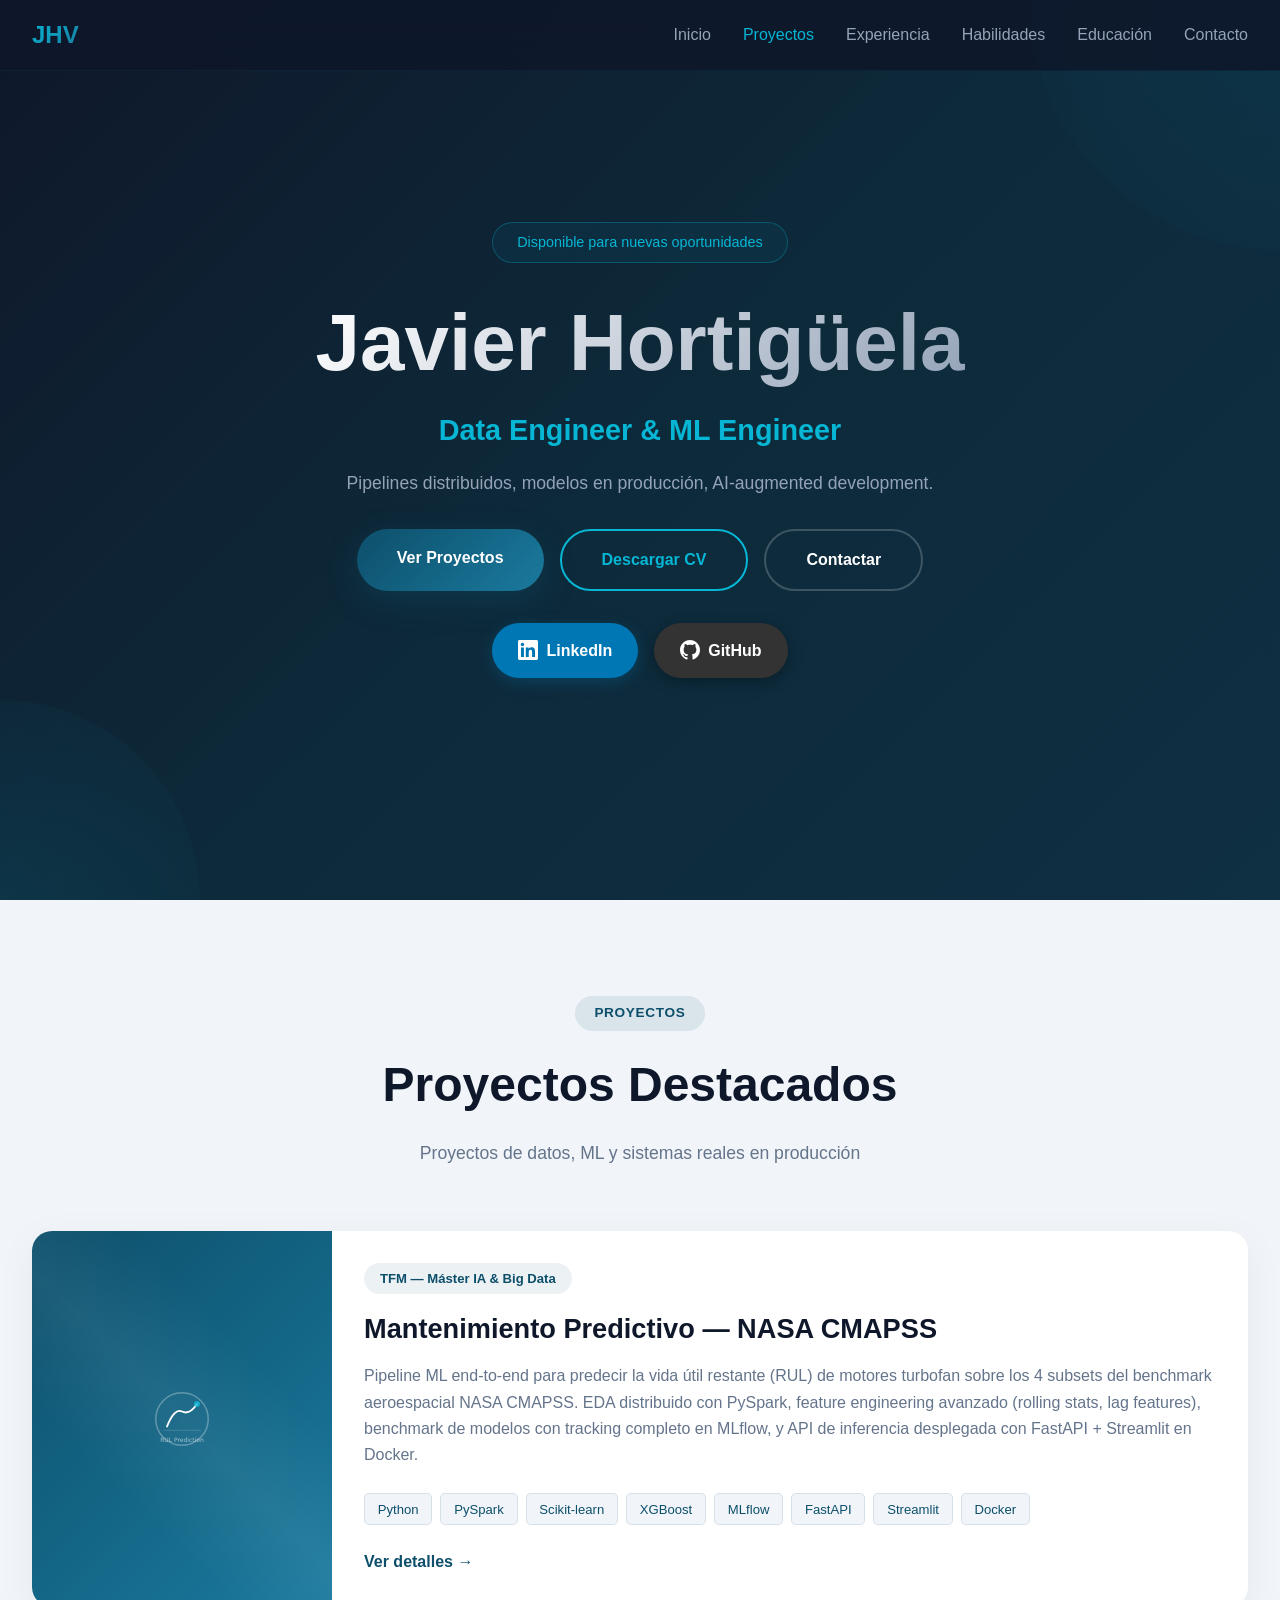
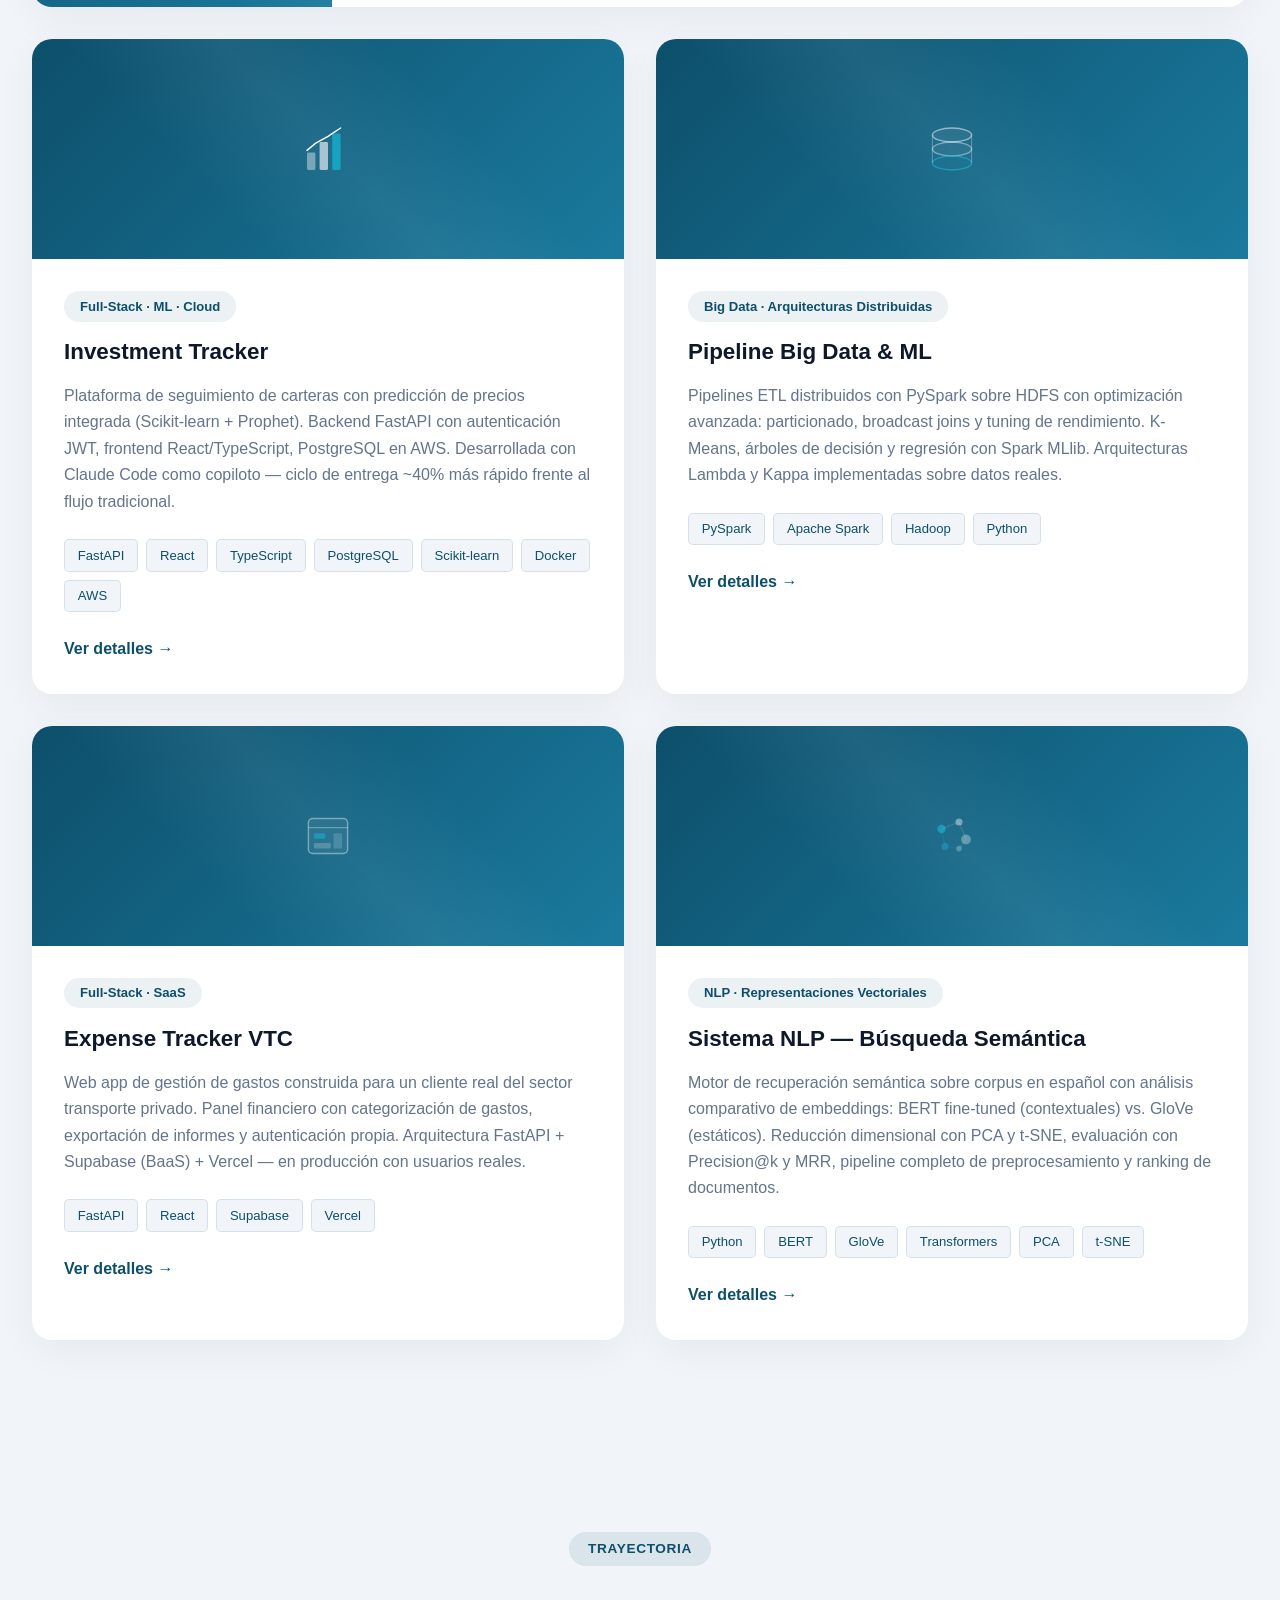
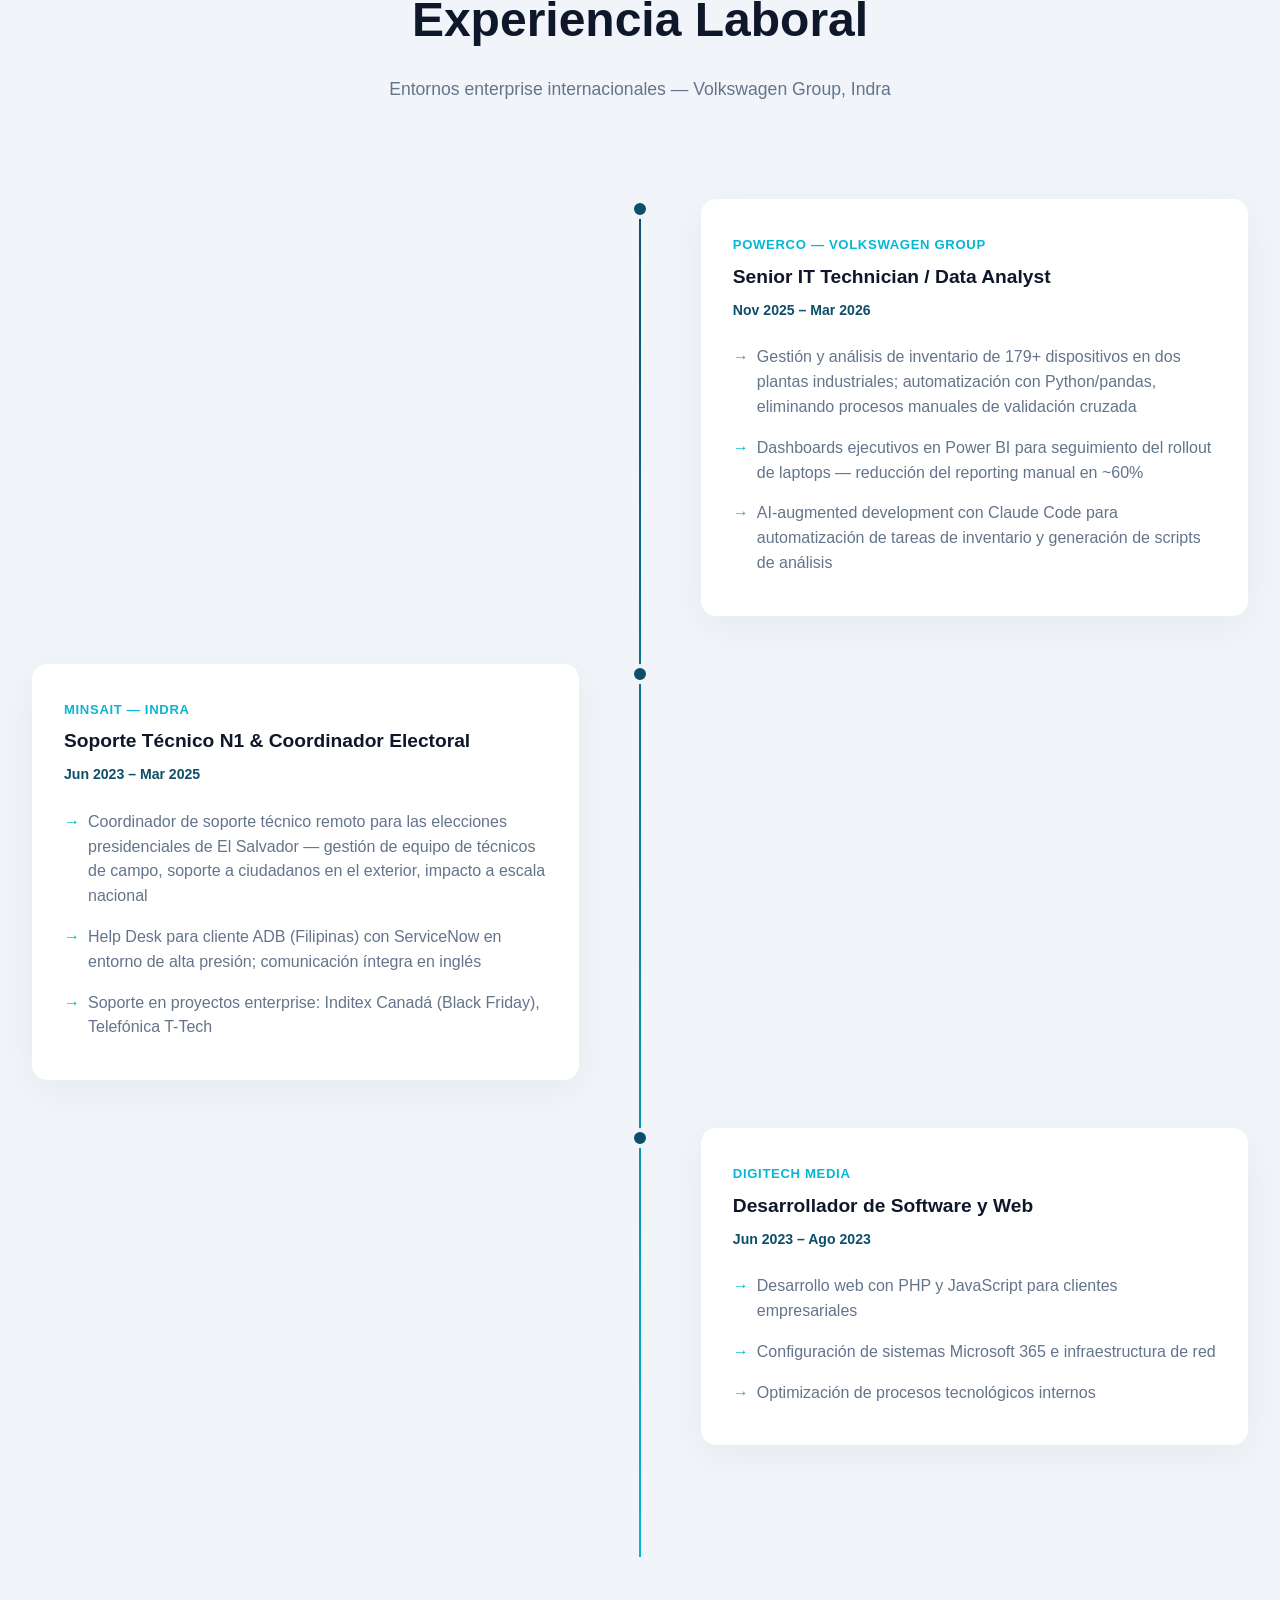
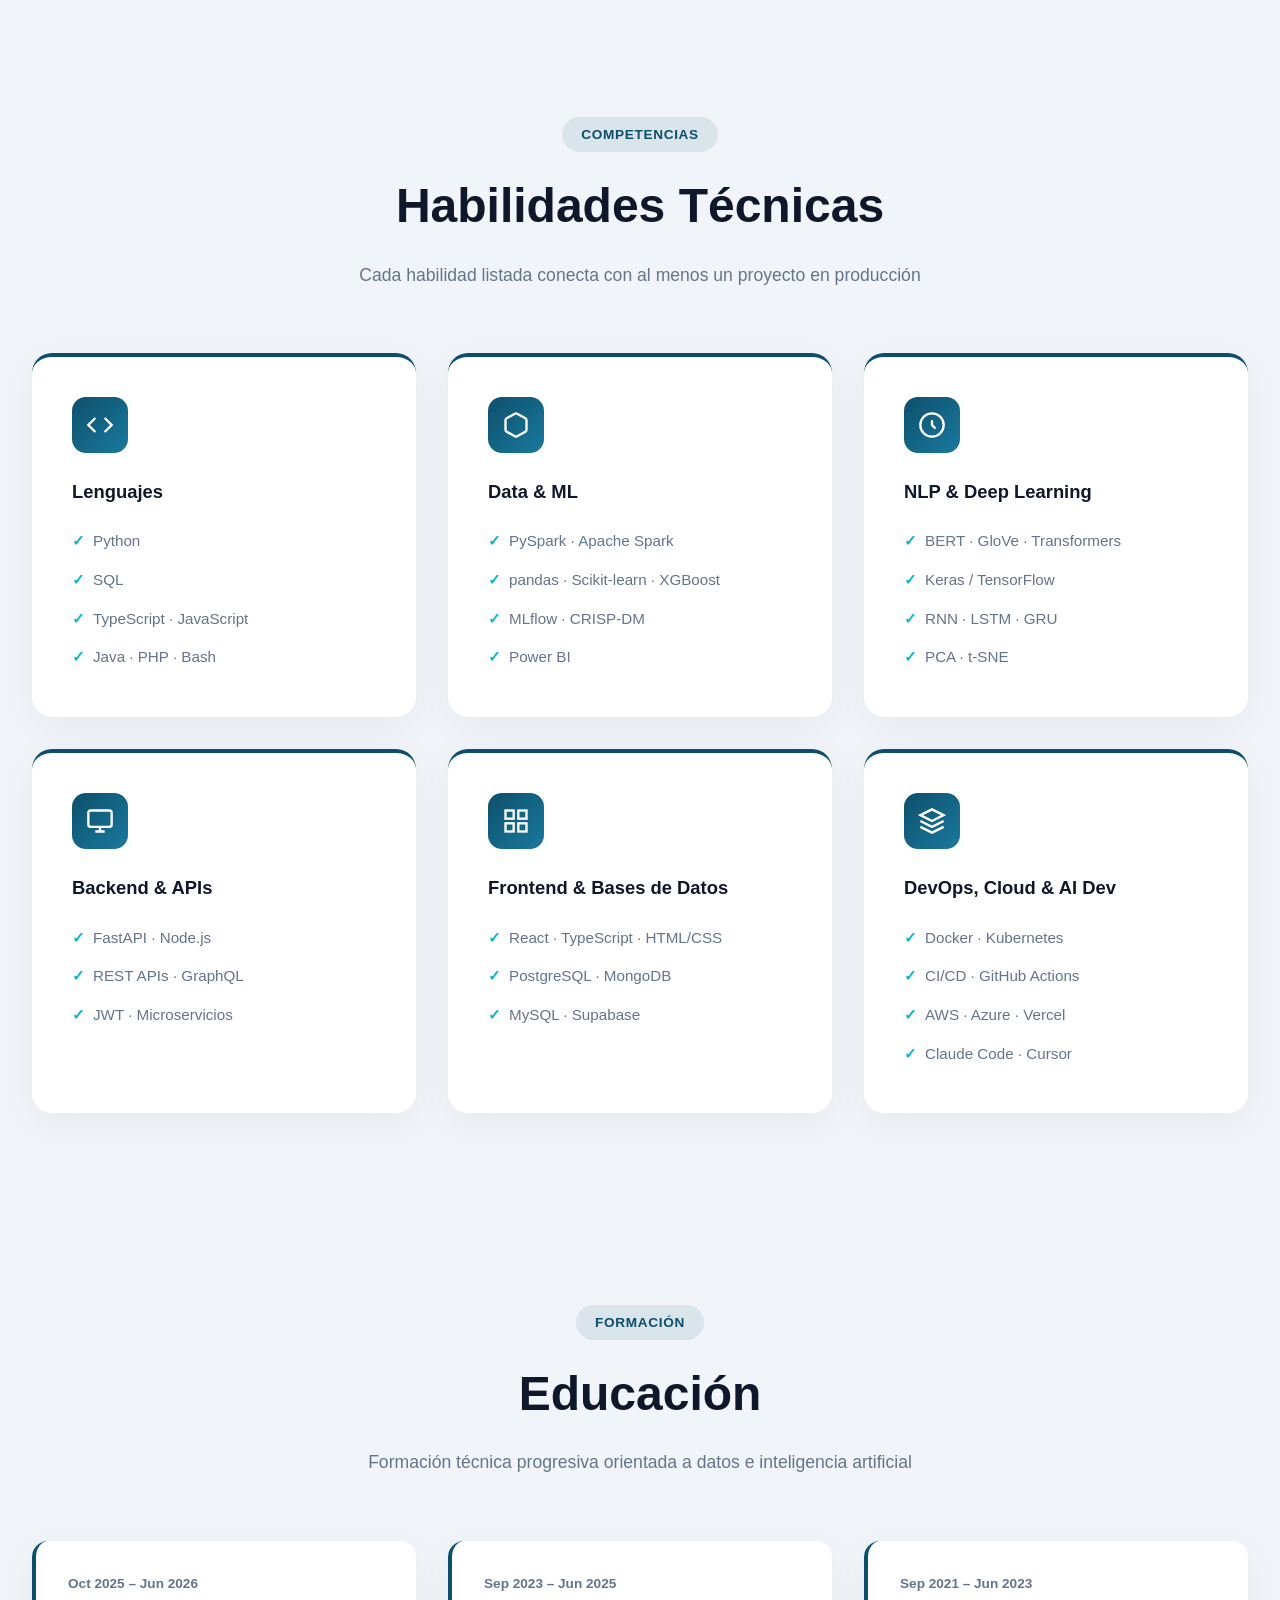
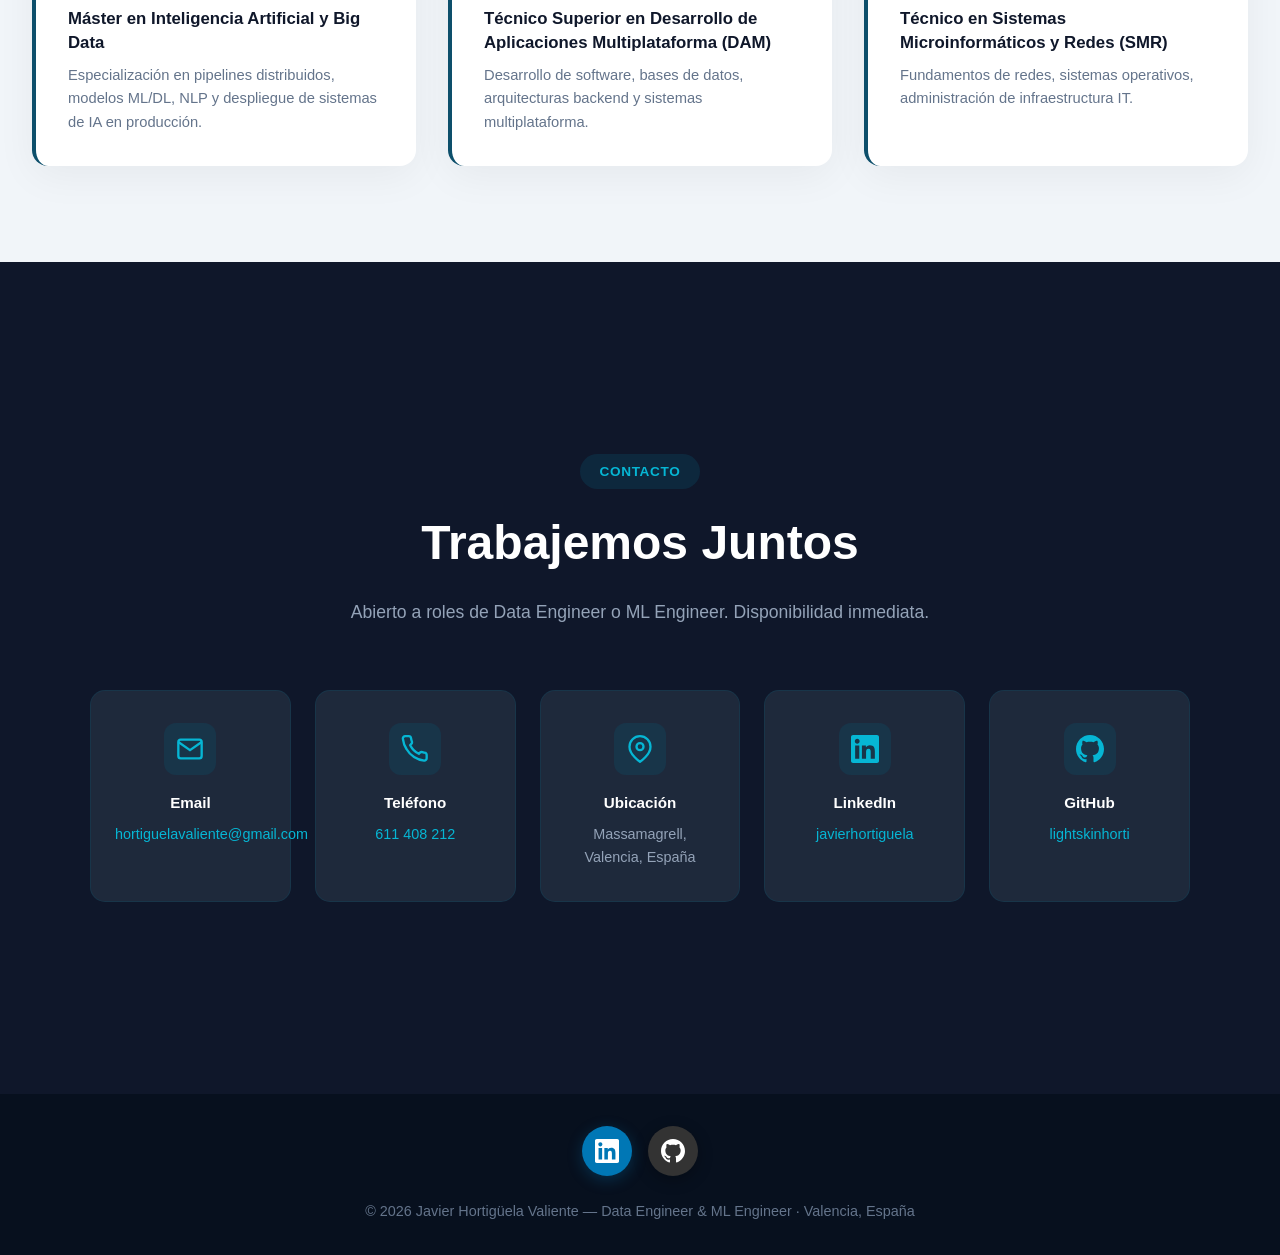
==== commit 97993877: "Fix experience dates Powerco: Oct 2024–Mar 2025 → Nov 2025–Mar 2026 Digitech Media: Mar 2023–Ago 202" ====
--- a/index.html
+++ b/index.html
@@ -241,7 +241,7 @@
                     <div class="timeline-content">
                         <span class="timeline-company">Powerco — Volkswagen Group</span>
                         <h3>Senior IT Technician / Data Analyst</h3>
-                        <div class="timeline-date">Oct 2024 – Mar 2025</div>
+                        <div class="timeline-date">Nov 2025 – Mar 2026</div>
                         <ul>
                             <li>Gestión y análisis de inventario de 179+ dispositivos en dos plantas industriales; automatización con Python/pandas, eliminando procesos manuales de validación cruzada</li>
                             <li>Dashboards ejecutivos en Power BI para seguimiento del rollout de laptops — reducción del reporting manual en ~60%</li>
@@ -269,7 +269,7 @@
                     <div class="timeline-content">
                         <span class="timeline-company">Digitech Media</span>
                         <h3>Desarrollador de Software y Web</h3>
-                        <div class="timeline-date">Mar 2023 – Ago 2023</div>
+                        <div class="timeline-date">Jun 2023 – Ago 2023</div>
                         <ul>
                             <li>Desarrollo web con PHP y JavaScript para clientes empresariales</li>
                             <li>Configuración de sistemas Microsoft 365 e infraestructura de red</li>
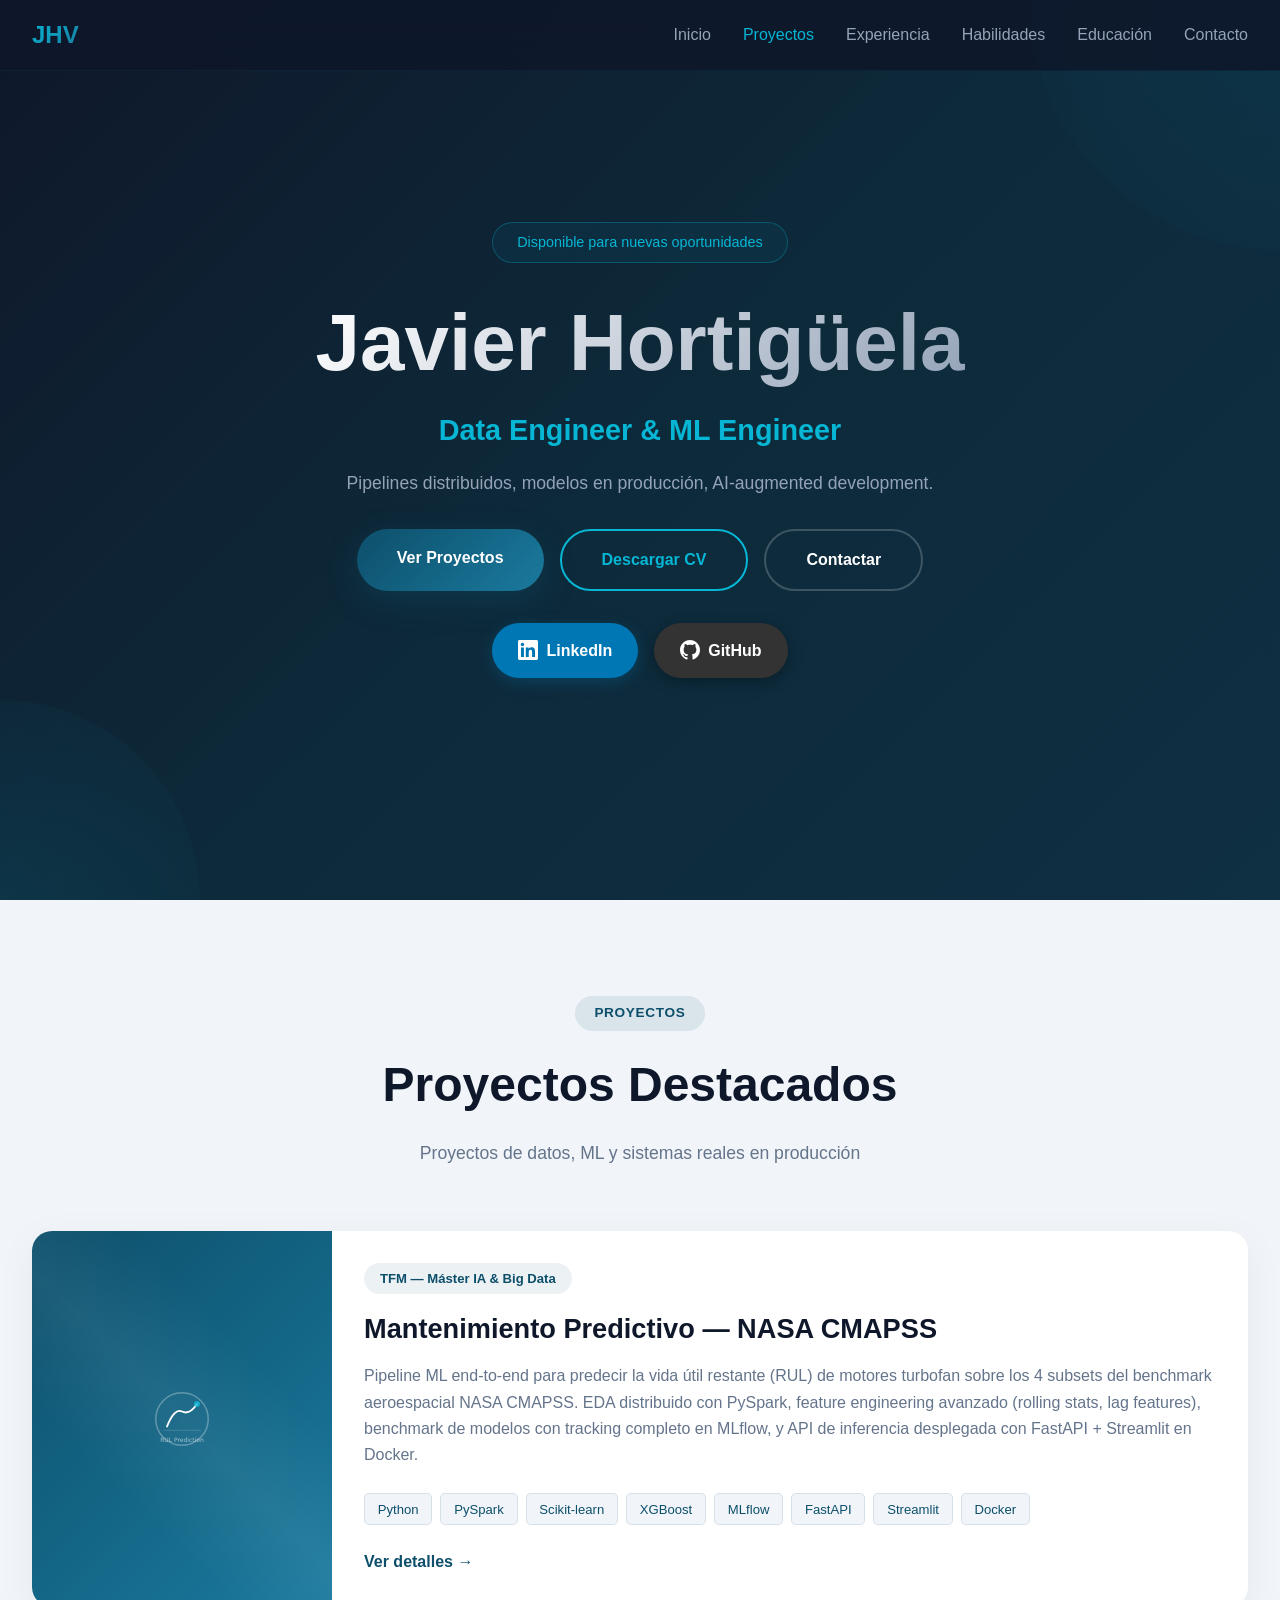
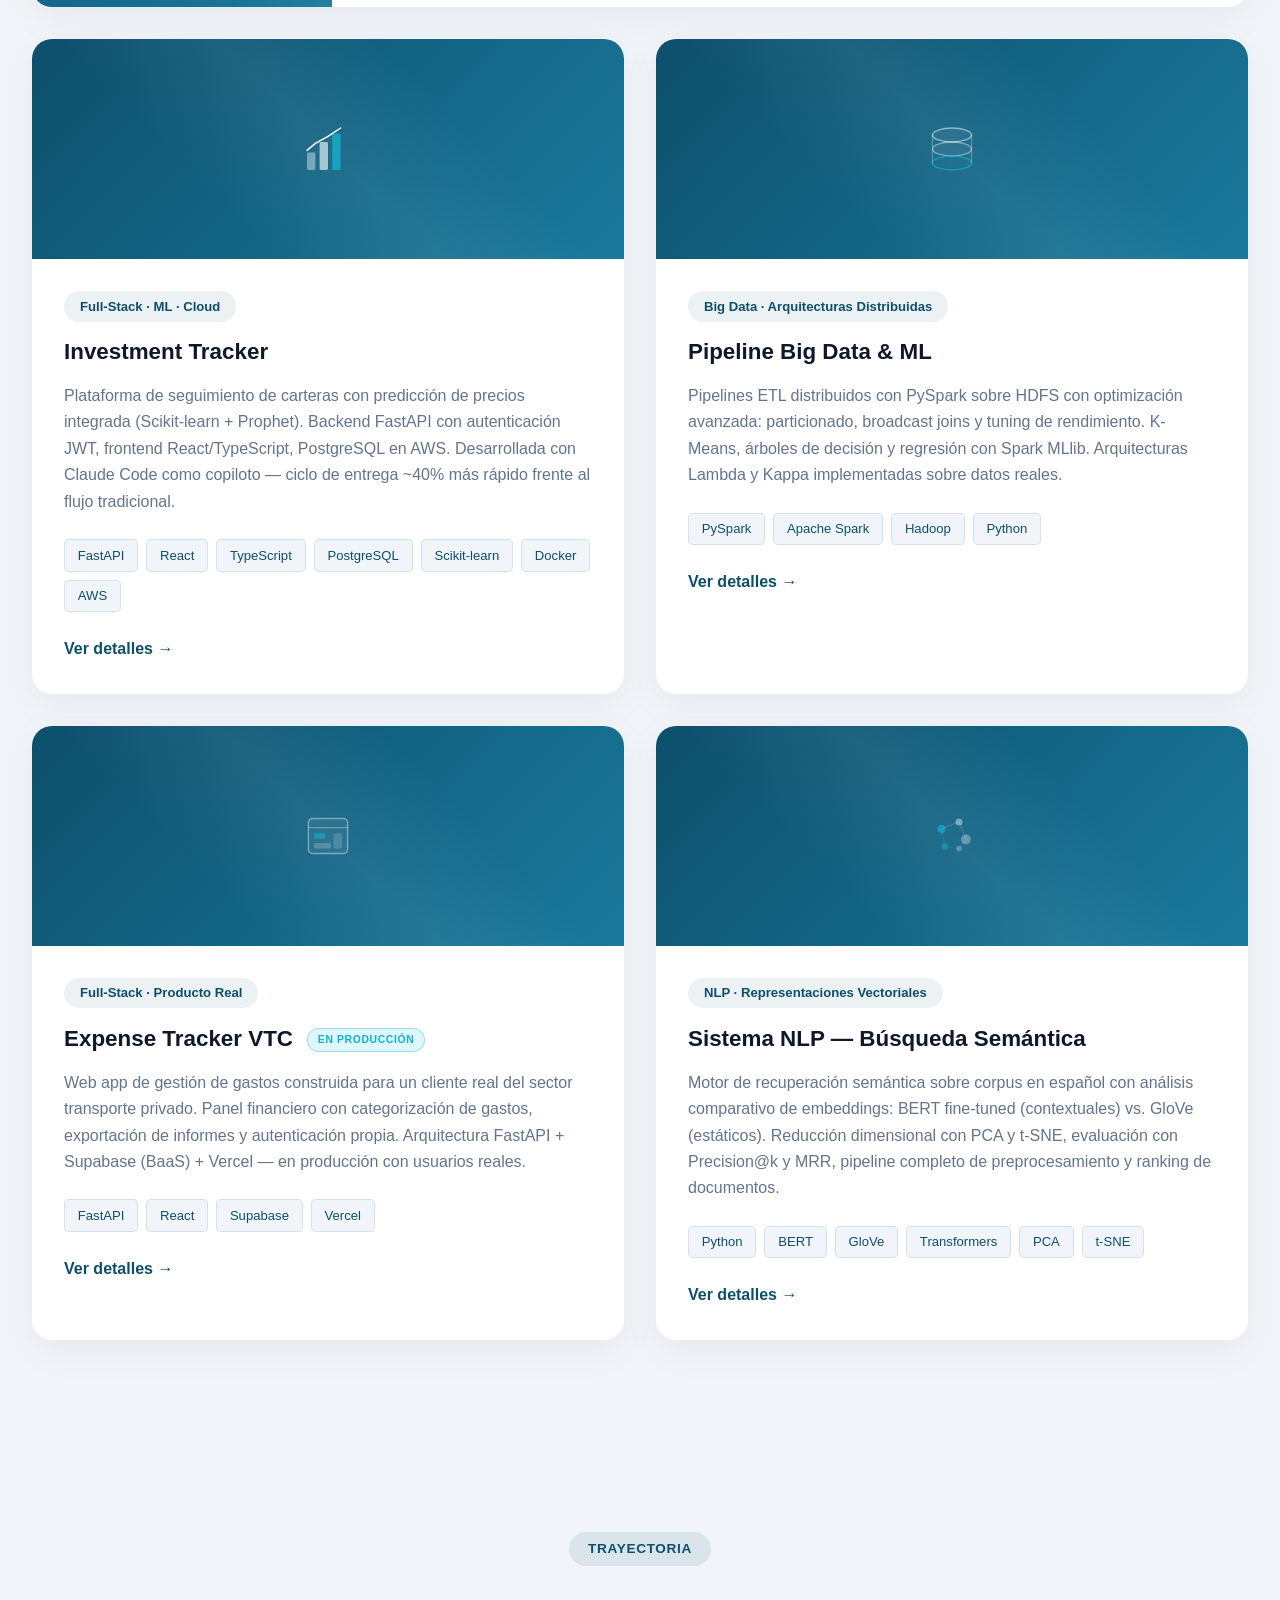
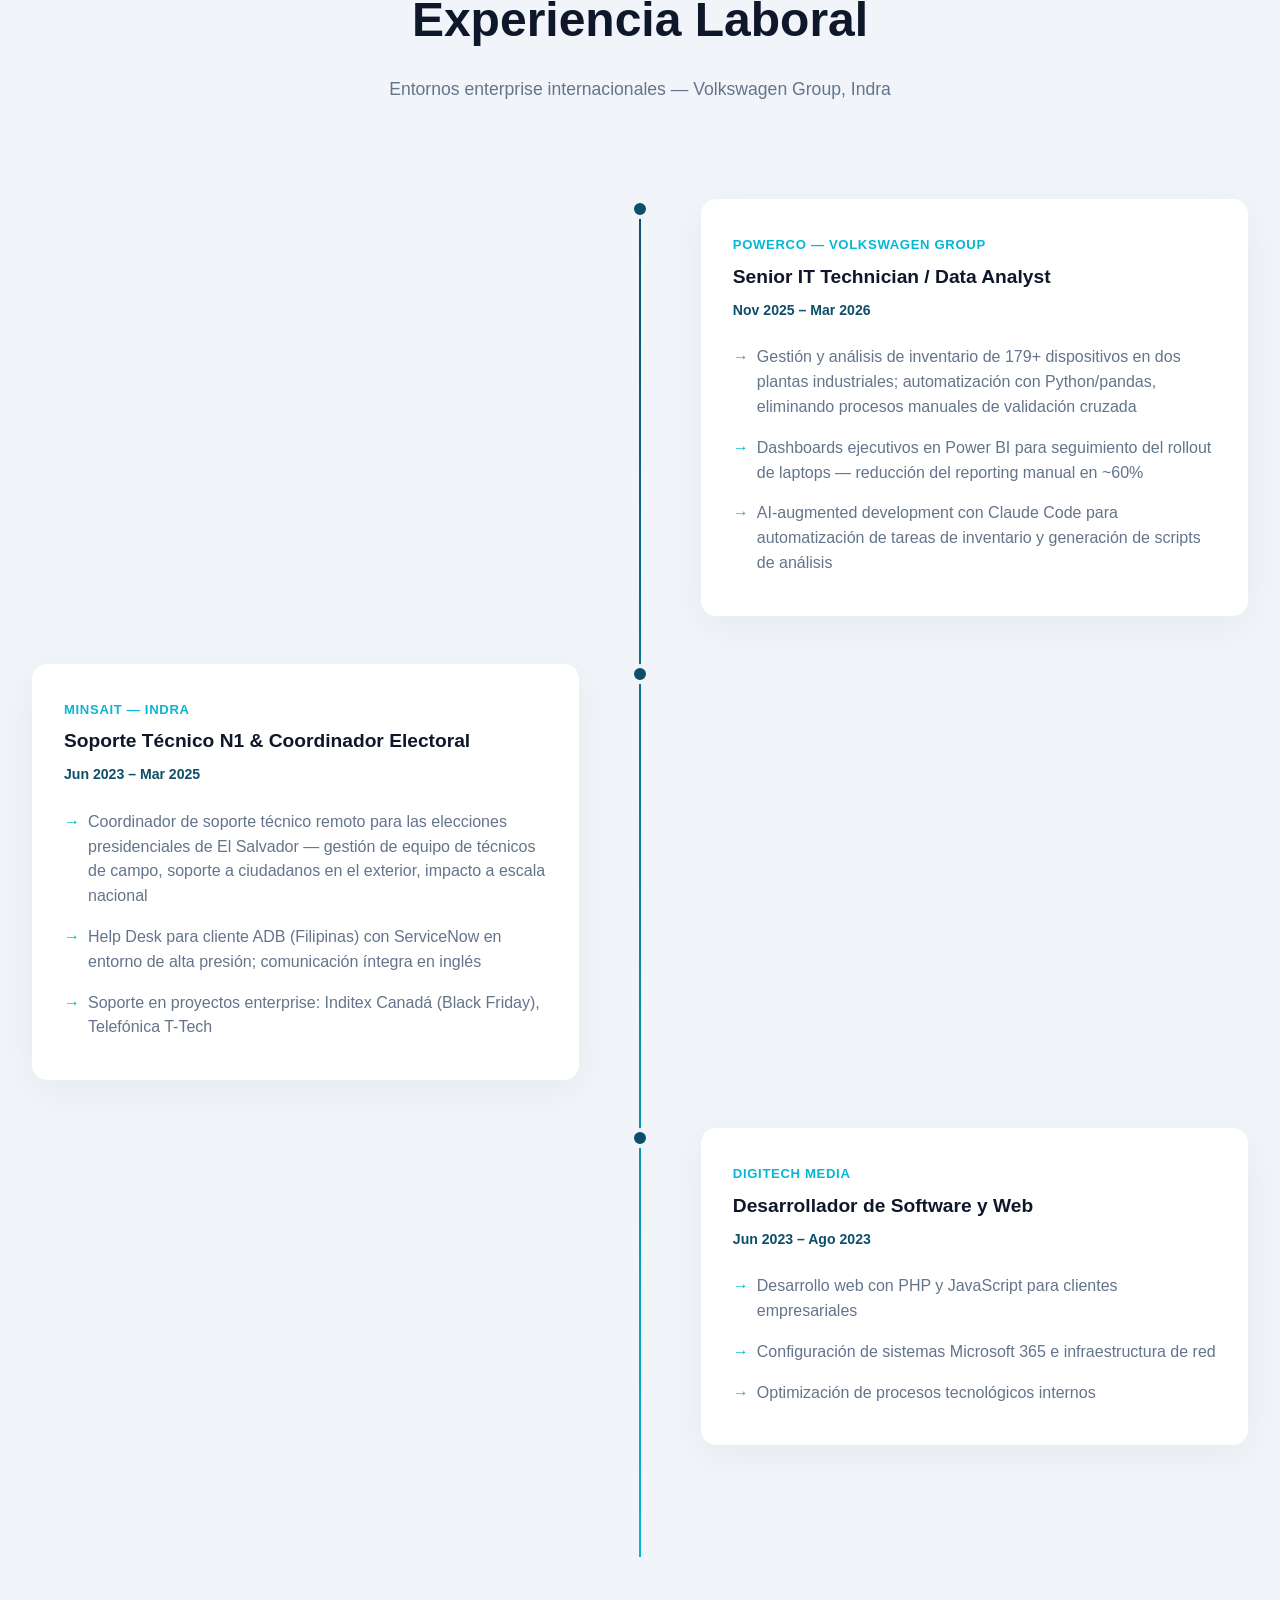
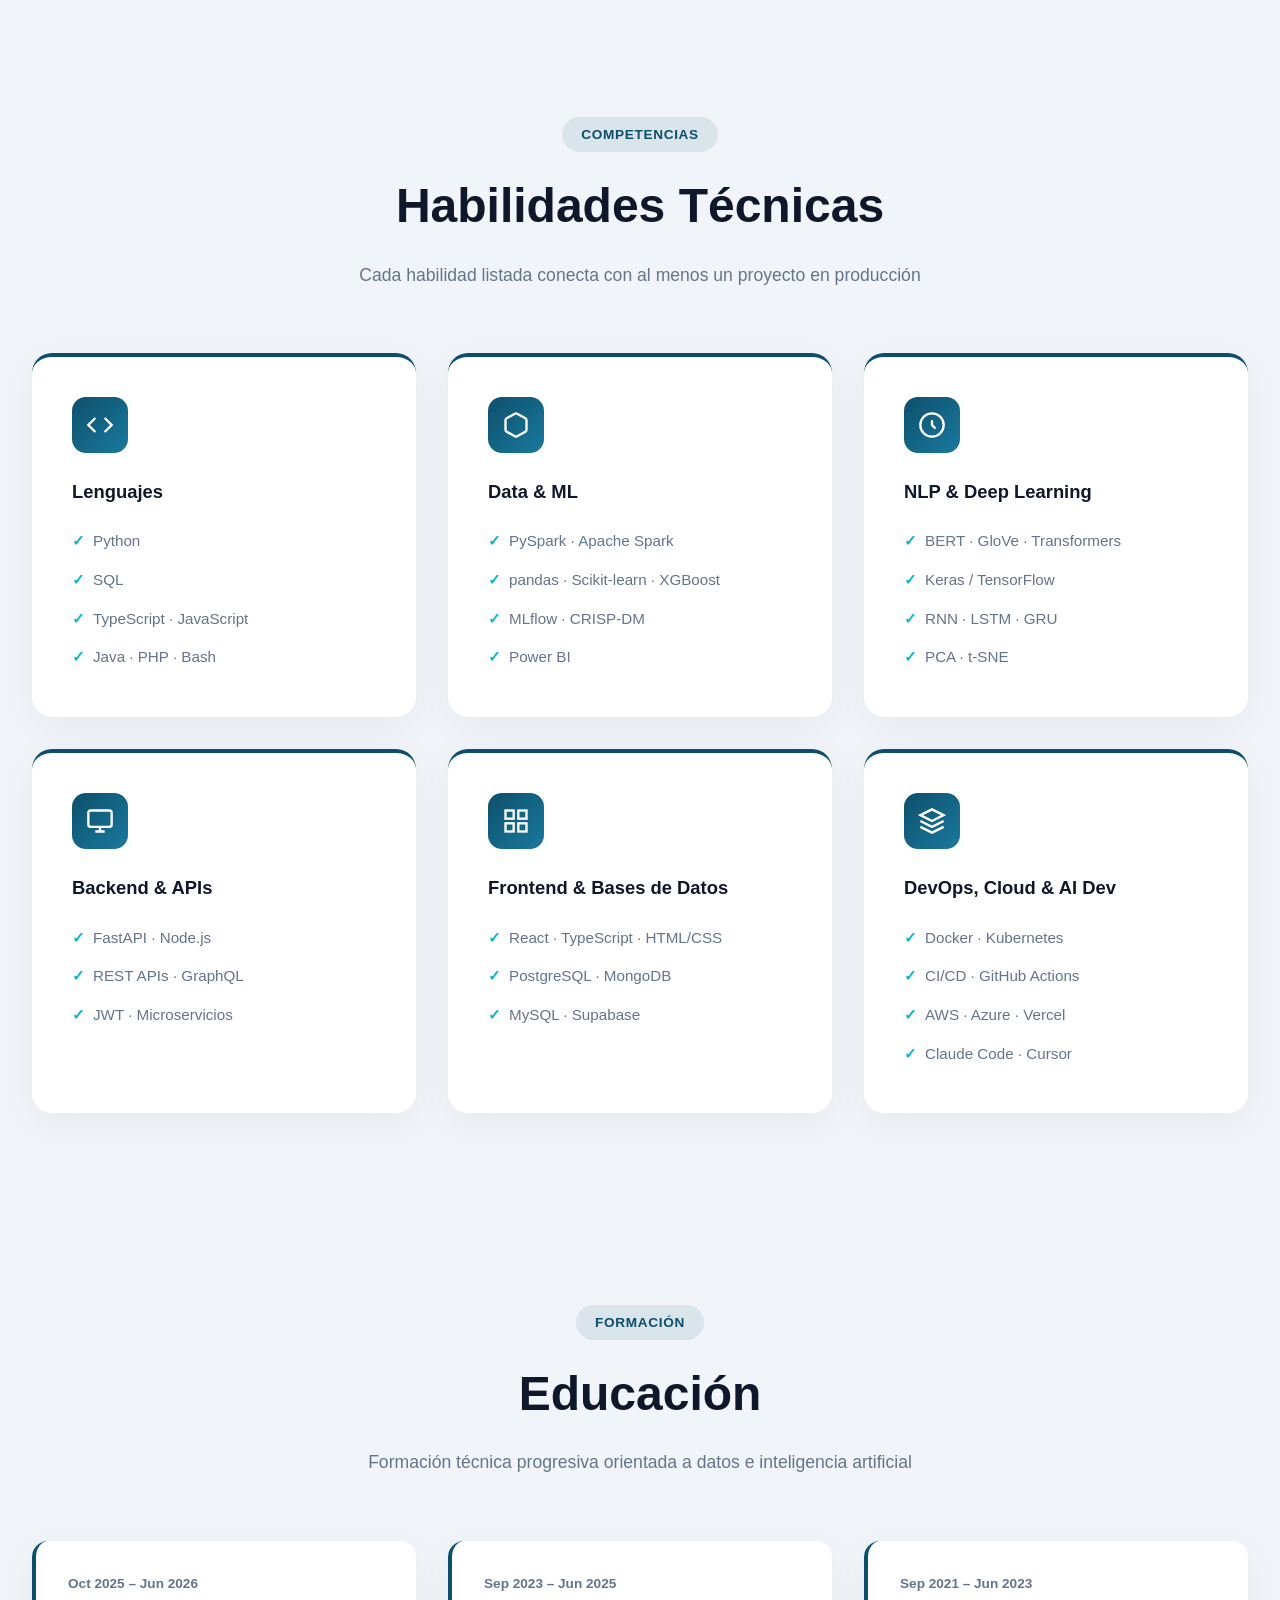
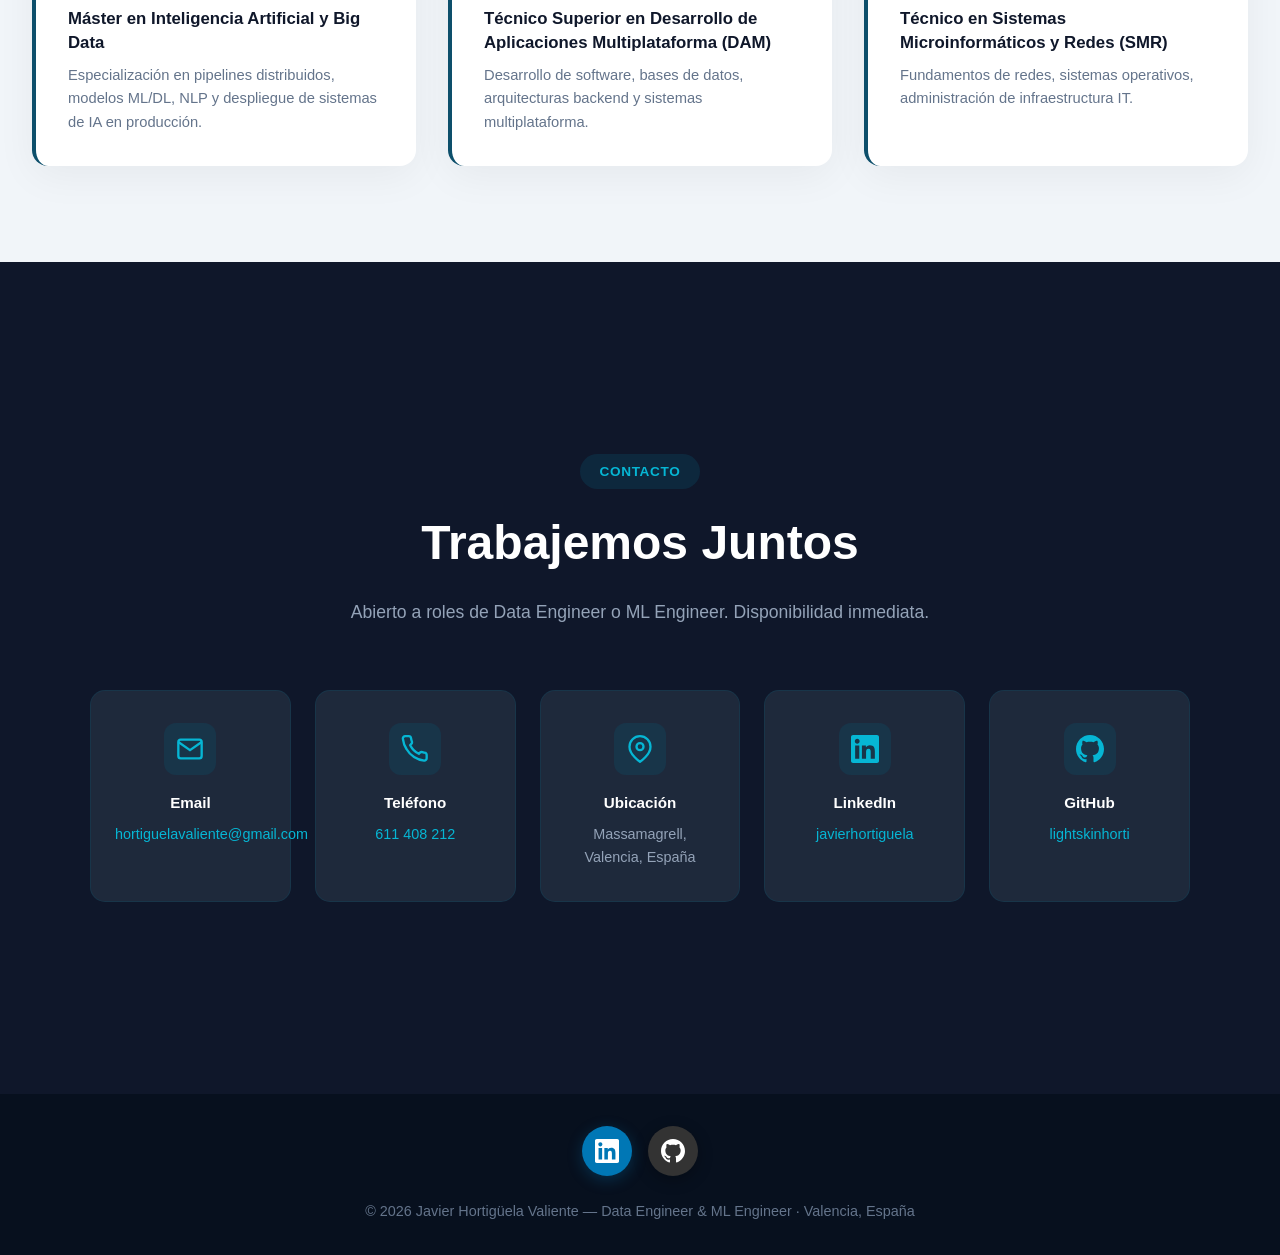
==== commit 49254a13: "Wire real GitHub repos + add live badge to VTC card Investment Tracker → github.com/lightskinhorti/T" ====
--- a/index.html
+++ b/index.html
@@ -167,8 +167,8 @@
                         </svg>
                     </div>
                     <div class="project-content">
-                        <span class="project-tag">Full-Stack · SaaS</span>
-                        <h3>Expense Tracker VTC</h3>
+                        <span class="project-tag">Full-Stack · Producto Real</span>
+                        <h3>Expense Tracker VTC <span class="badge-live">En producción</span></h3>
                         <p>Web app de gestión de gastos construida para un cliente real del sector transporte privado. Panel financiero con categorización de gastos, exportación de informes y autenticación propia. Arquitectura FastAPI + Supabase (BaaS) + Vercel — en producción con usuarios reales.</p>
                         <div class="project-tech">
                             <span class="tech-badge">FastAPI</span>
--- a/portfolio_css.css
+++ b/portfolio_css.css
@@ -346,6 +346,21 @@
 @keyframes shine {
     0% { transform: translateX(-100%); }
     100% { transform: translateX(100%); }
+}
+
+.badge-live {
+    display: inline-block;
+    font-size: 0.65rem;
+    font-weight: 700;
+    text-transform: uppercase;
+    letter-spacing: 0.06em;
+    background: rgba(6, 182, 212, 0.12);
+    color: var(--accent);
+    border: 1px solid rgba(6, 182, 212, 0.35);
+    padding: 0.15rem 0.6rem;
+    border-radius: 50px;
+    vertical-align: middle;
+    margin-left: 0.5rem;
 }
 
 .project-content {
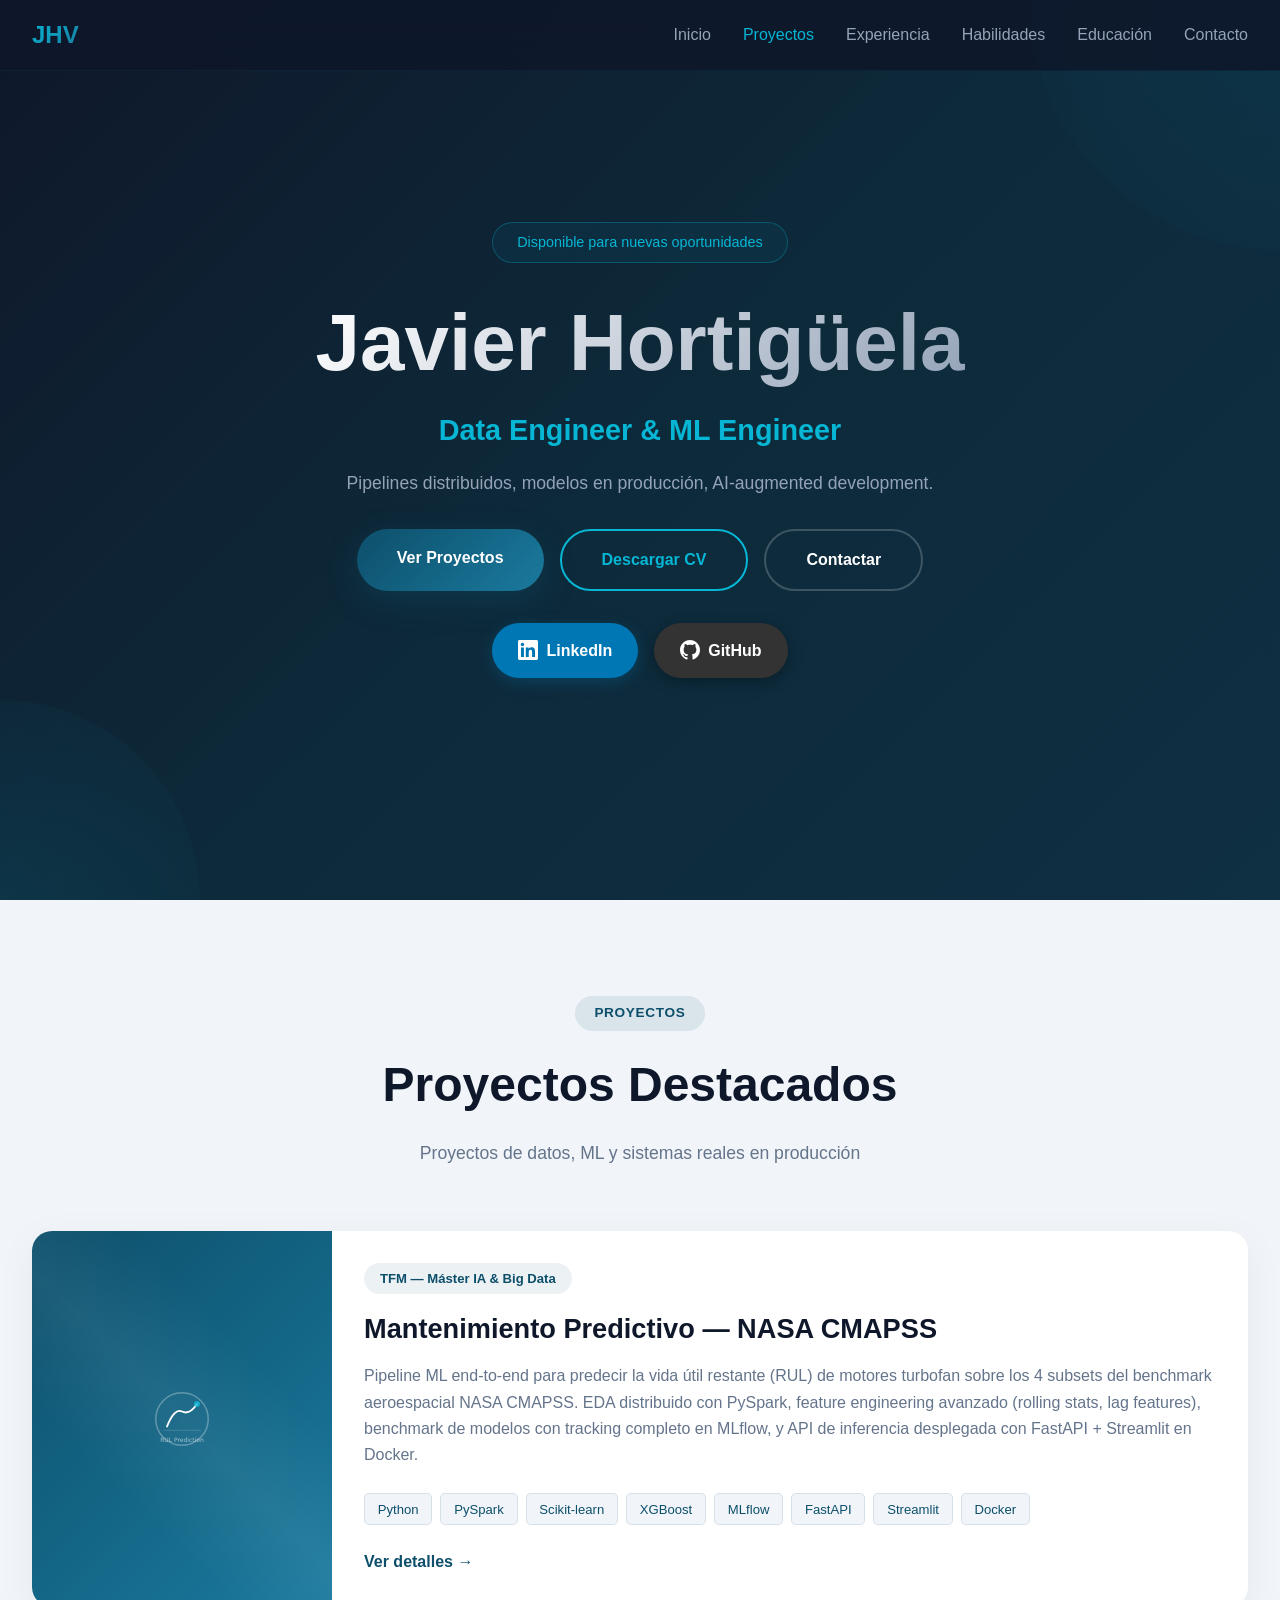
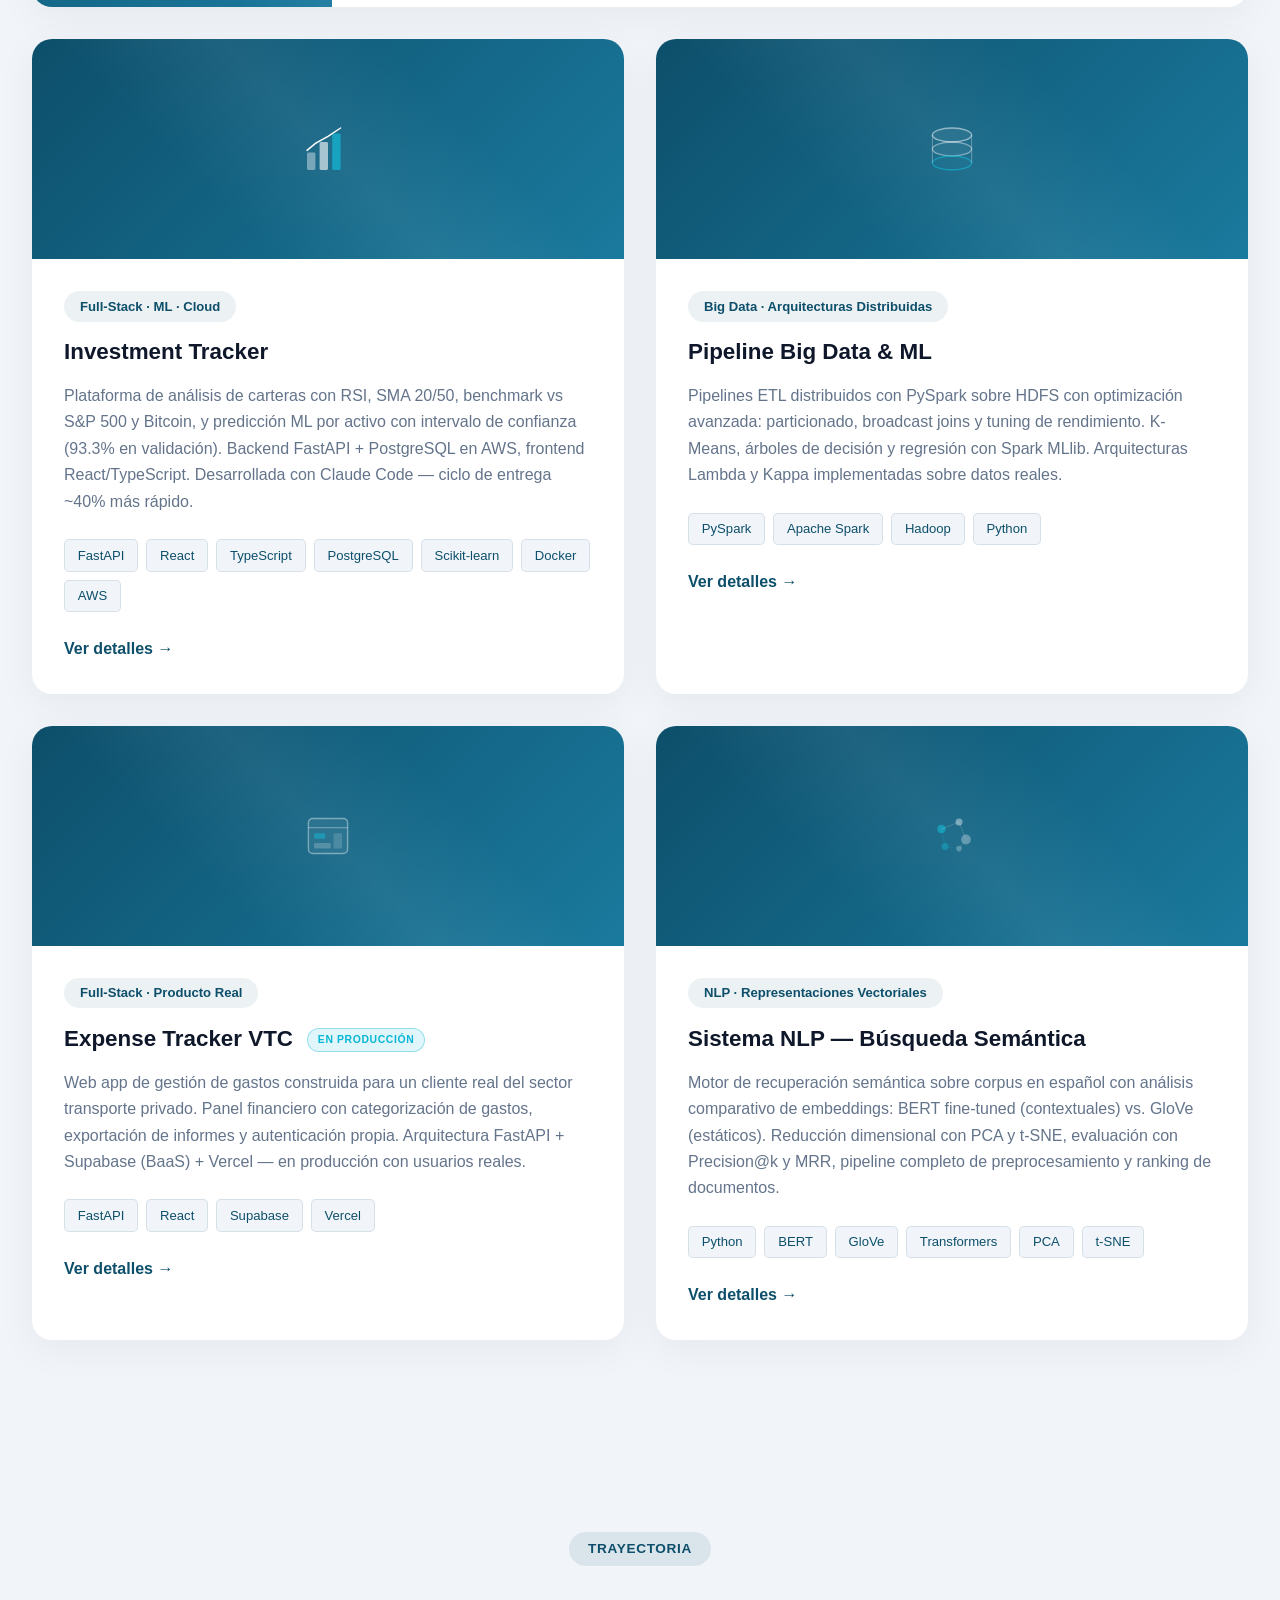
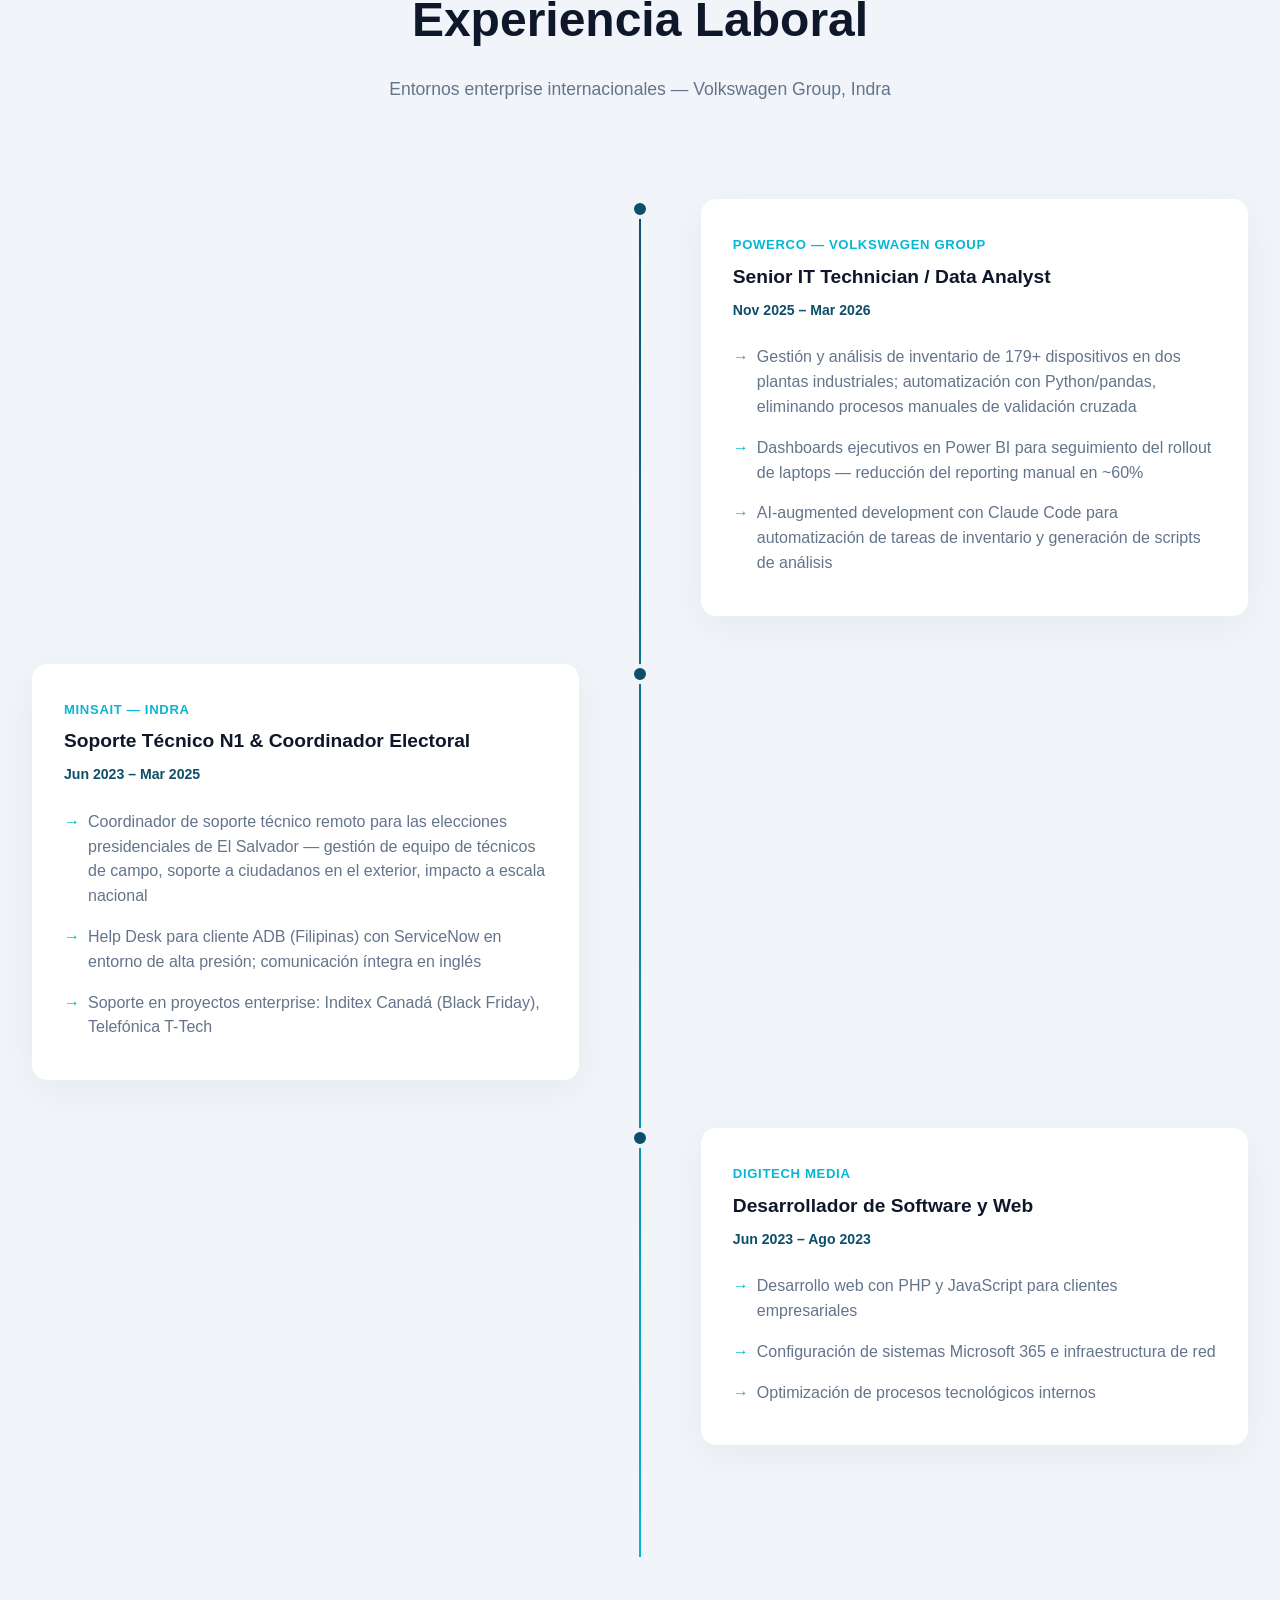
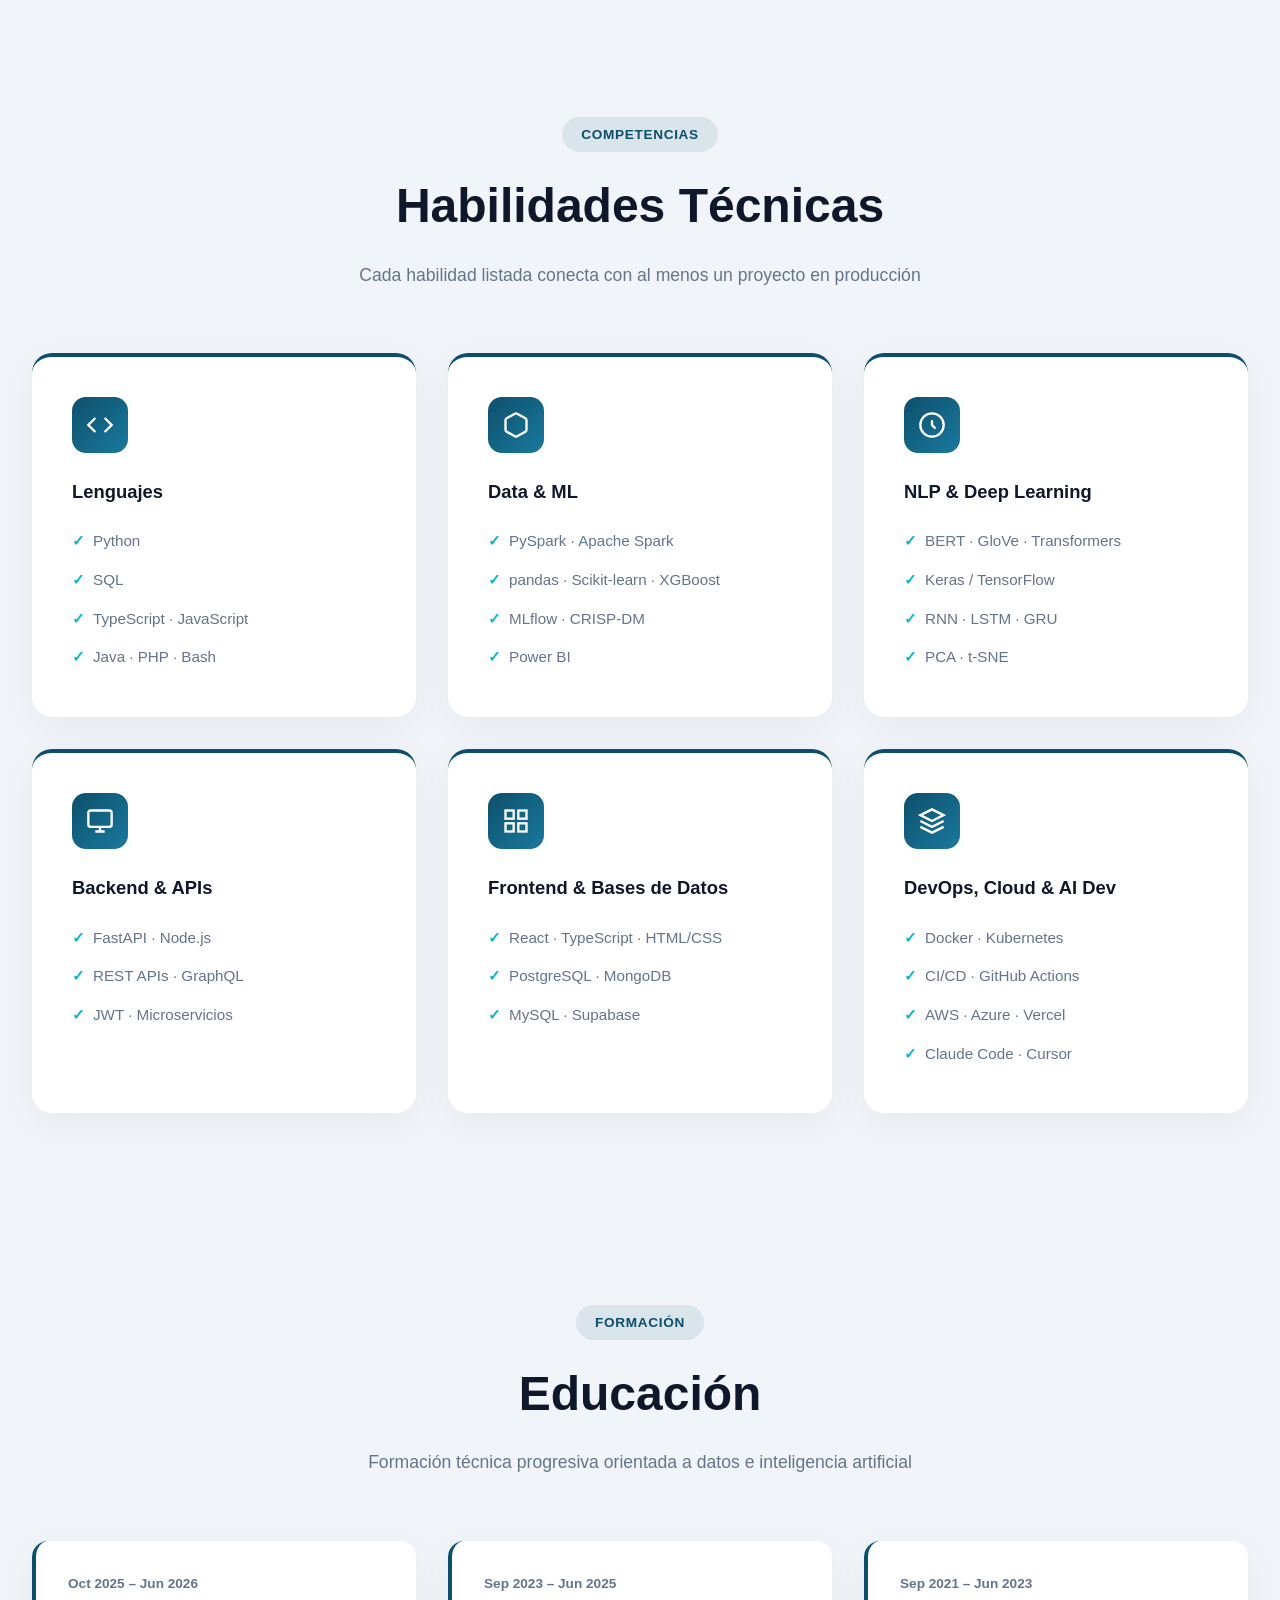
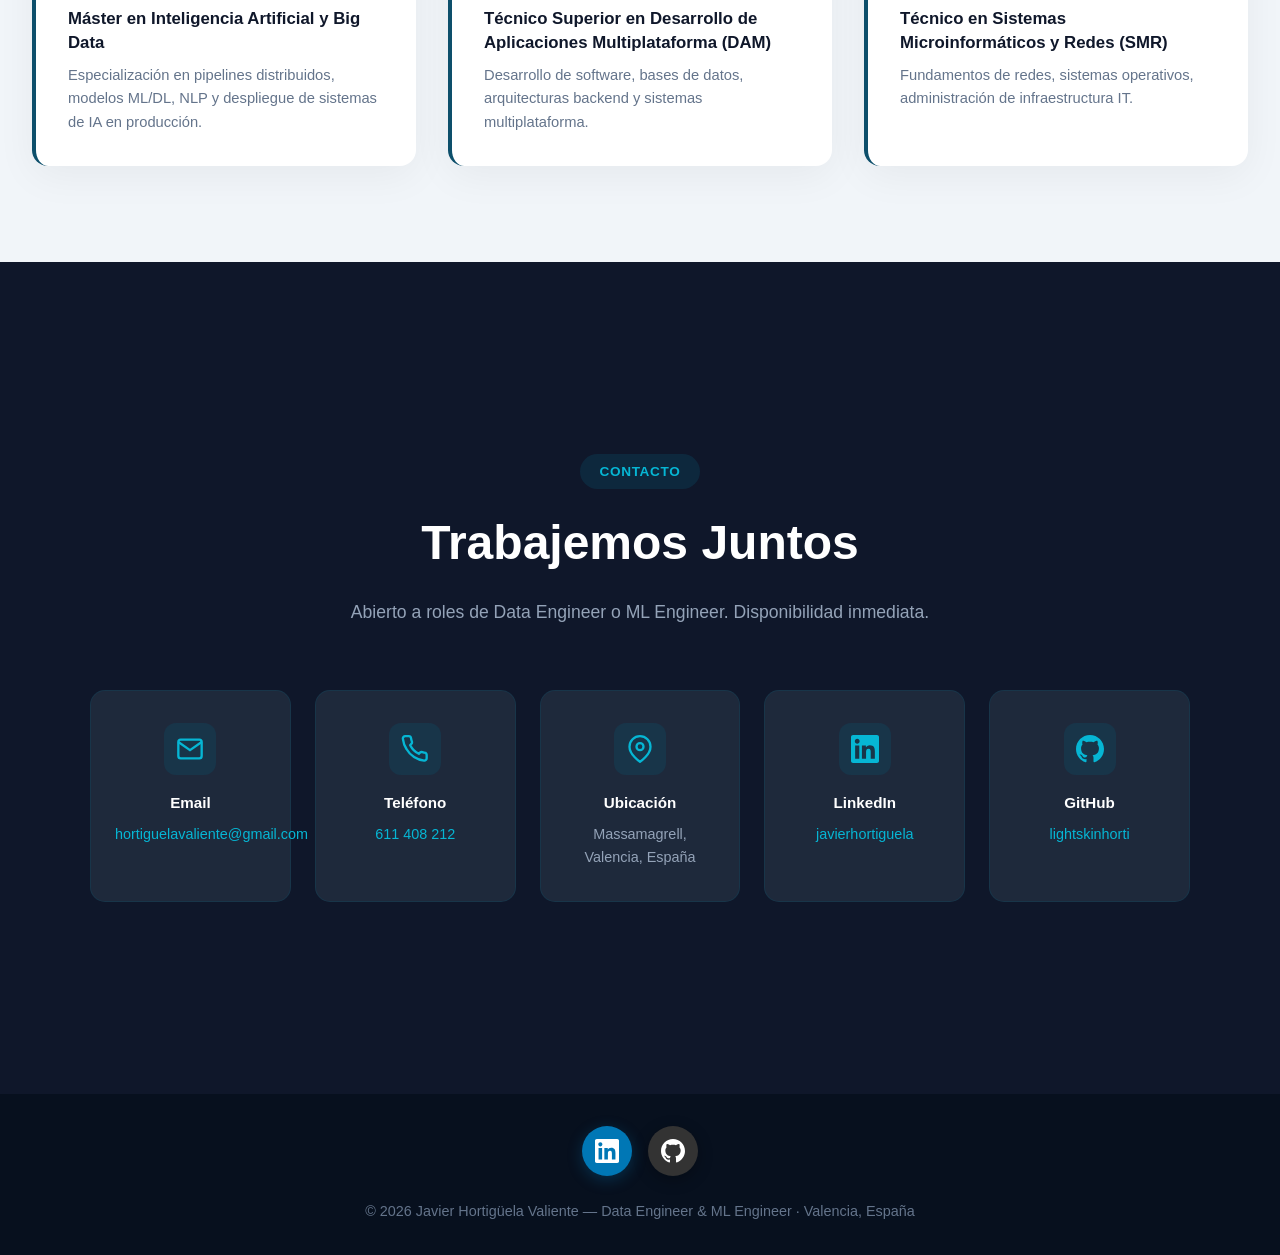
==== commit be625961: "Update Investment Tracker description with real app features Modal and card now reflect actual funct" ====
--- a/index.html
+++ b/index.html
@@ -114,7 +114,7 @@
                     <div class="project-content">
                         <span class="project-tag">Full-Stack · ML · Cloud</span>
                         <h3>Investment Tracker</h3>
-                        <p>Plataforma de seguimiento de carteras con predicción de precios integrada (Scikit-learn + Prophet). Backend FastAPI con autenticación JWT, frontend React/TypeScript, PostgreSQL en AWS. Desarrollada con Claude Code como copiloto — ciclo de entrega ~40% más rápido frente al flujo tradicional.</p>
+                        <p>Plataforma de análisis de carteras con RSI, SMA 20/50, benchmark vs S&amp;P 500 y Bitcoin, y predicción ML por activo con intervalo de confianza (93.3% en validación). Backend FastAPI + PostgreSQL en AWS, frontend React/TypeScript. Desarrollada con Claude Code — ciclo de entrega ~40% más rápido.</p>
                         <div class="project-tech">
                             <span class="tech-badge">FastAPI</span>
                             <span class="tech-badge">React</span>
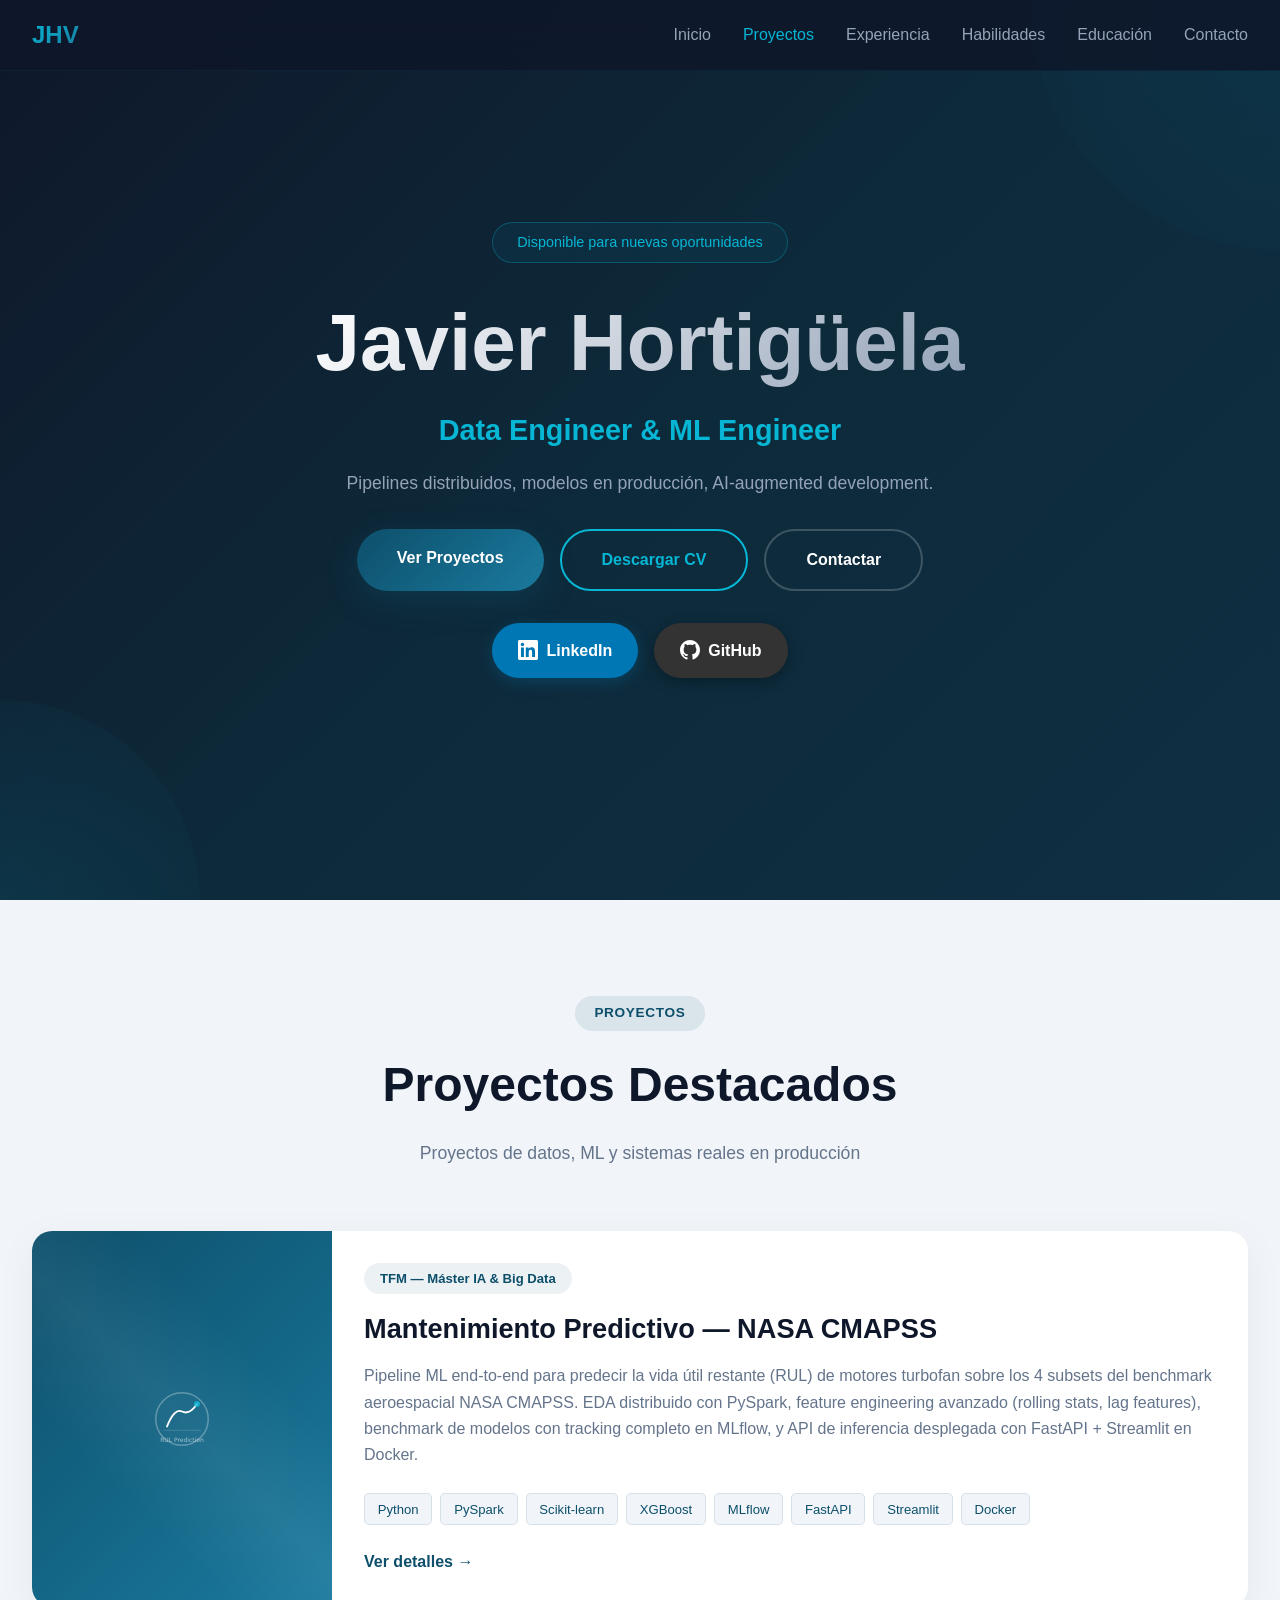
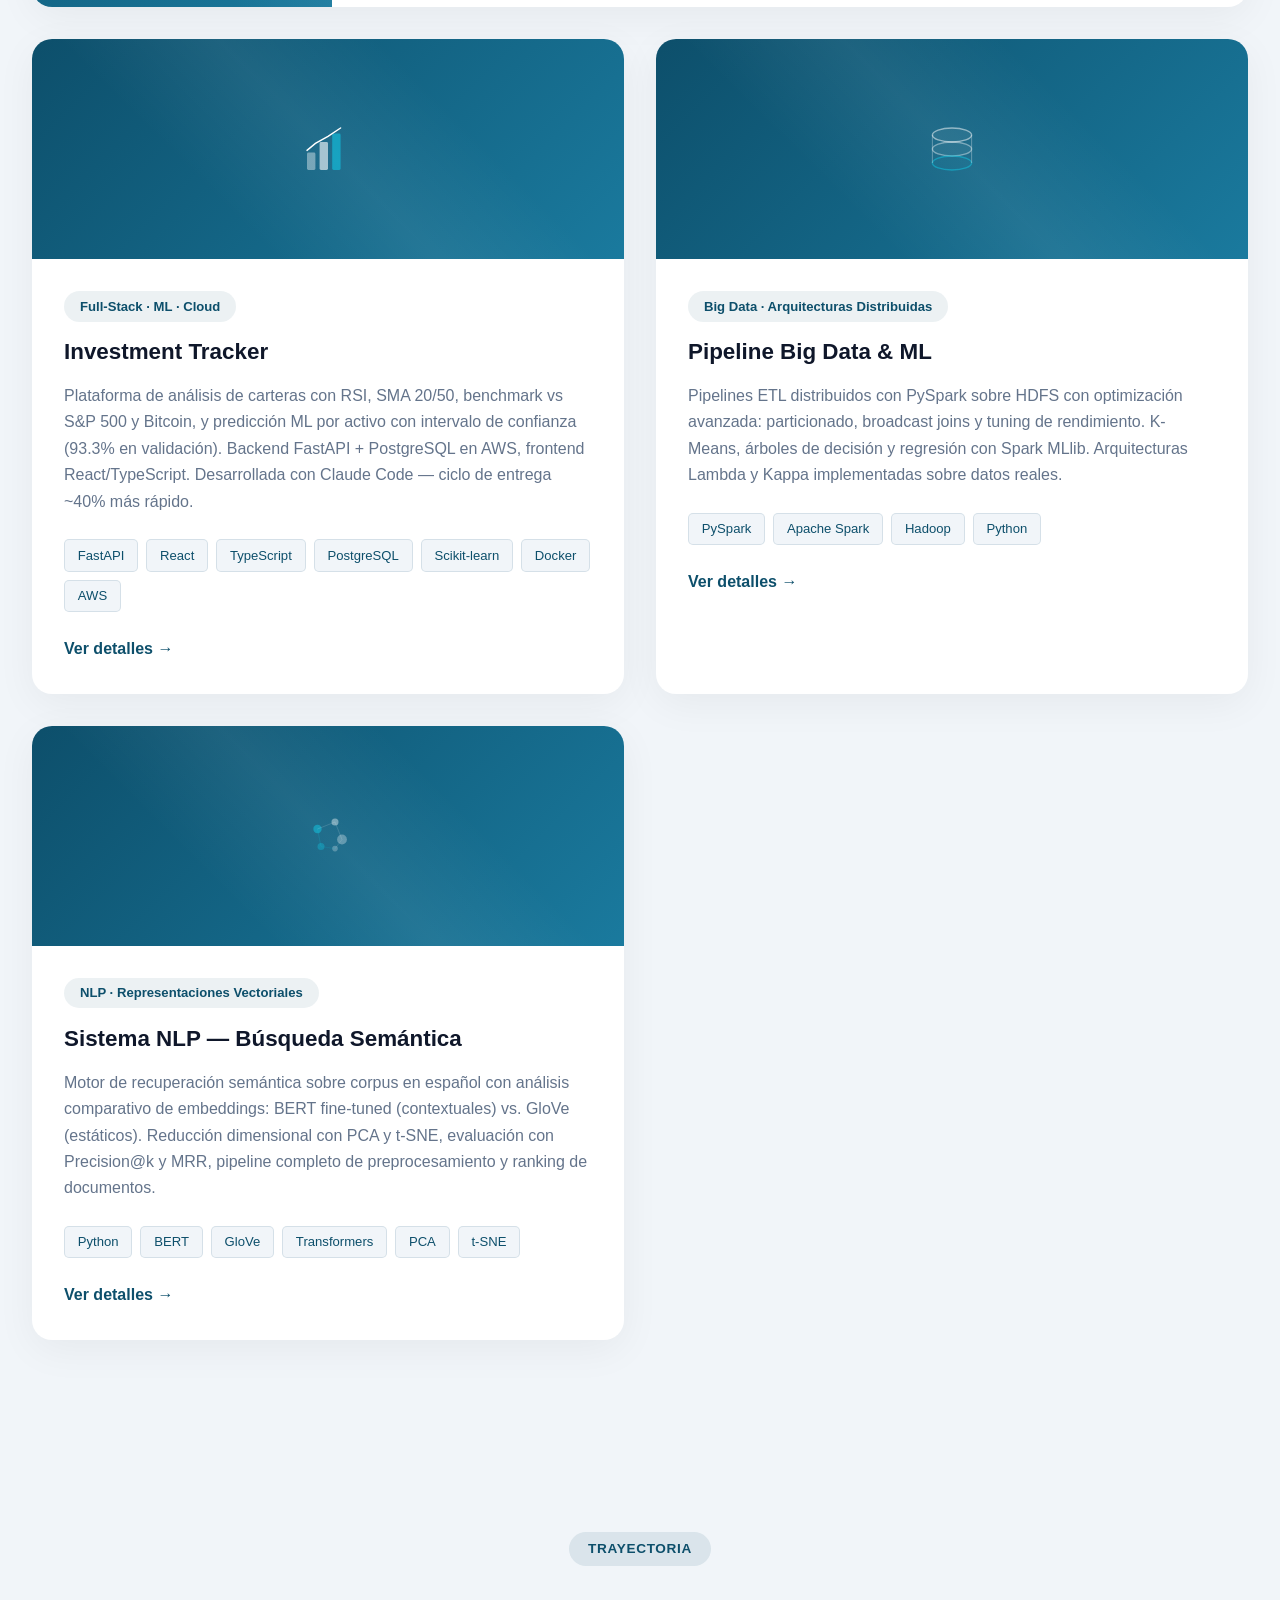
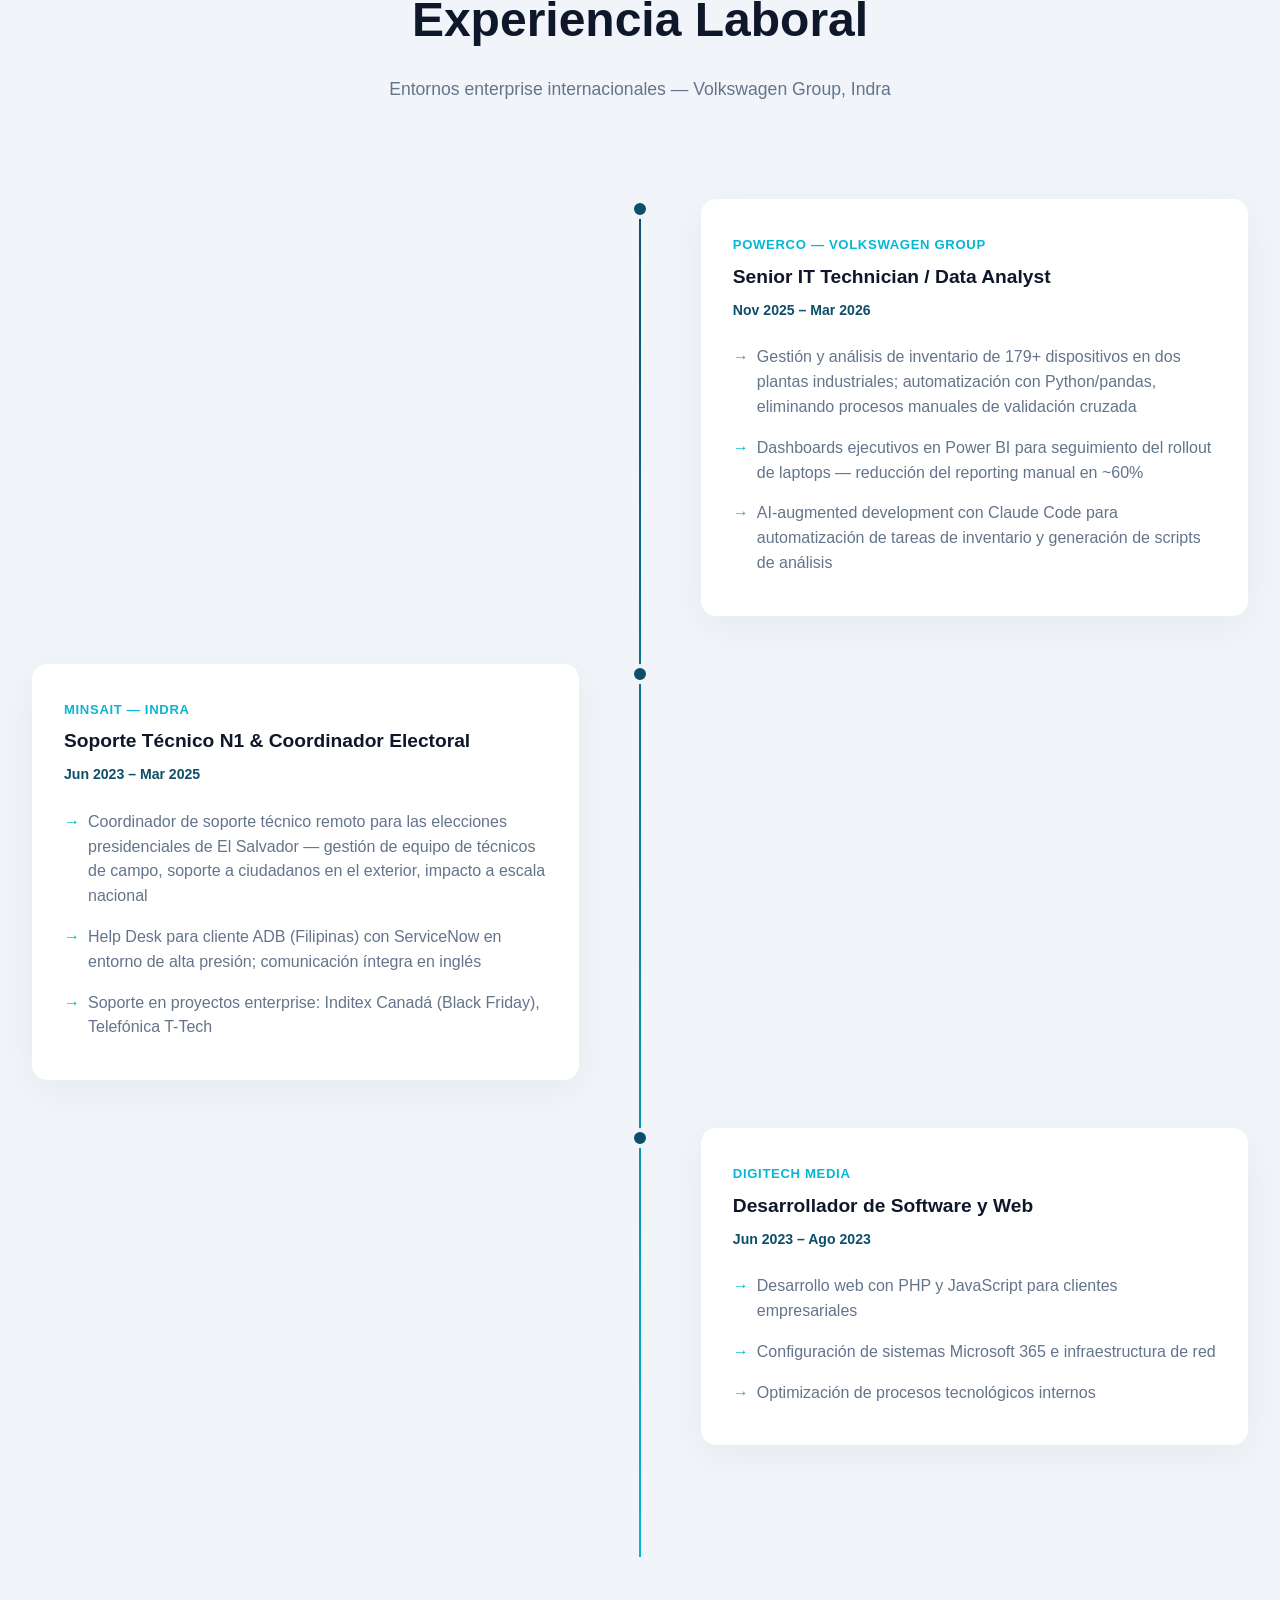
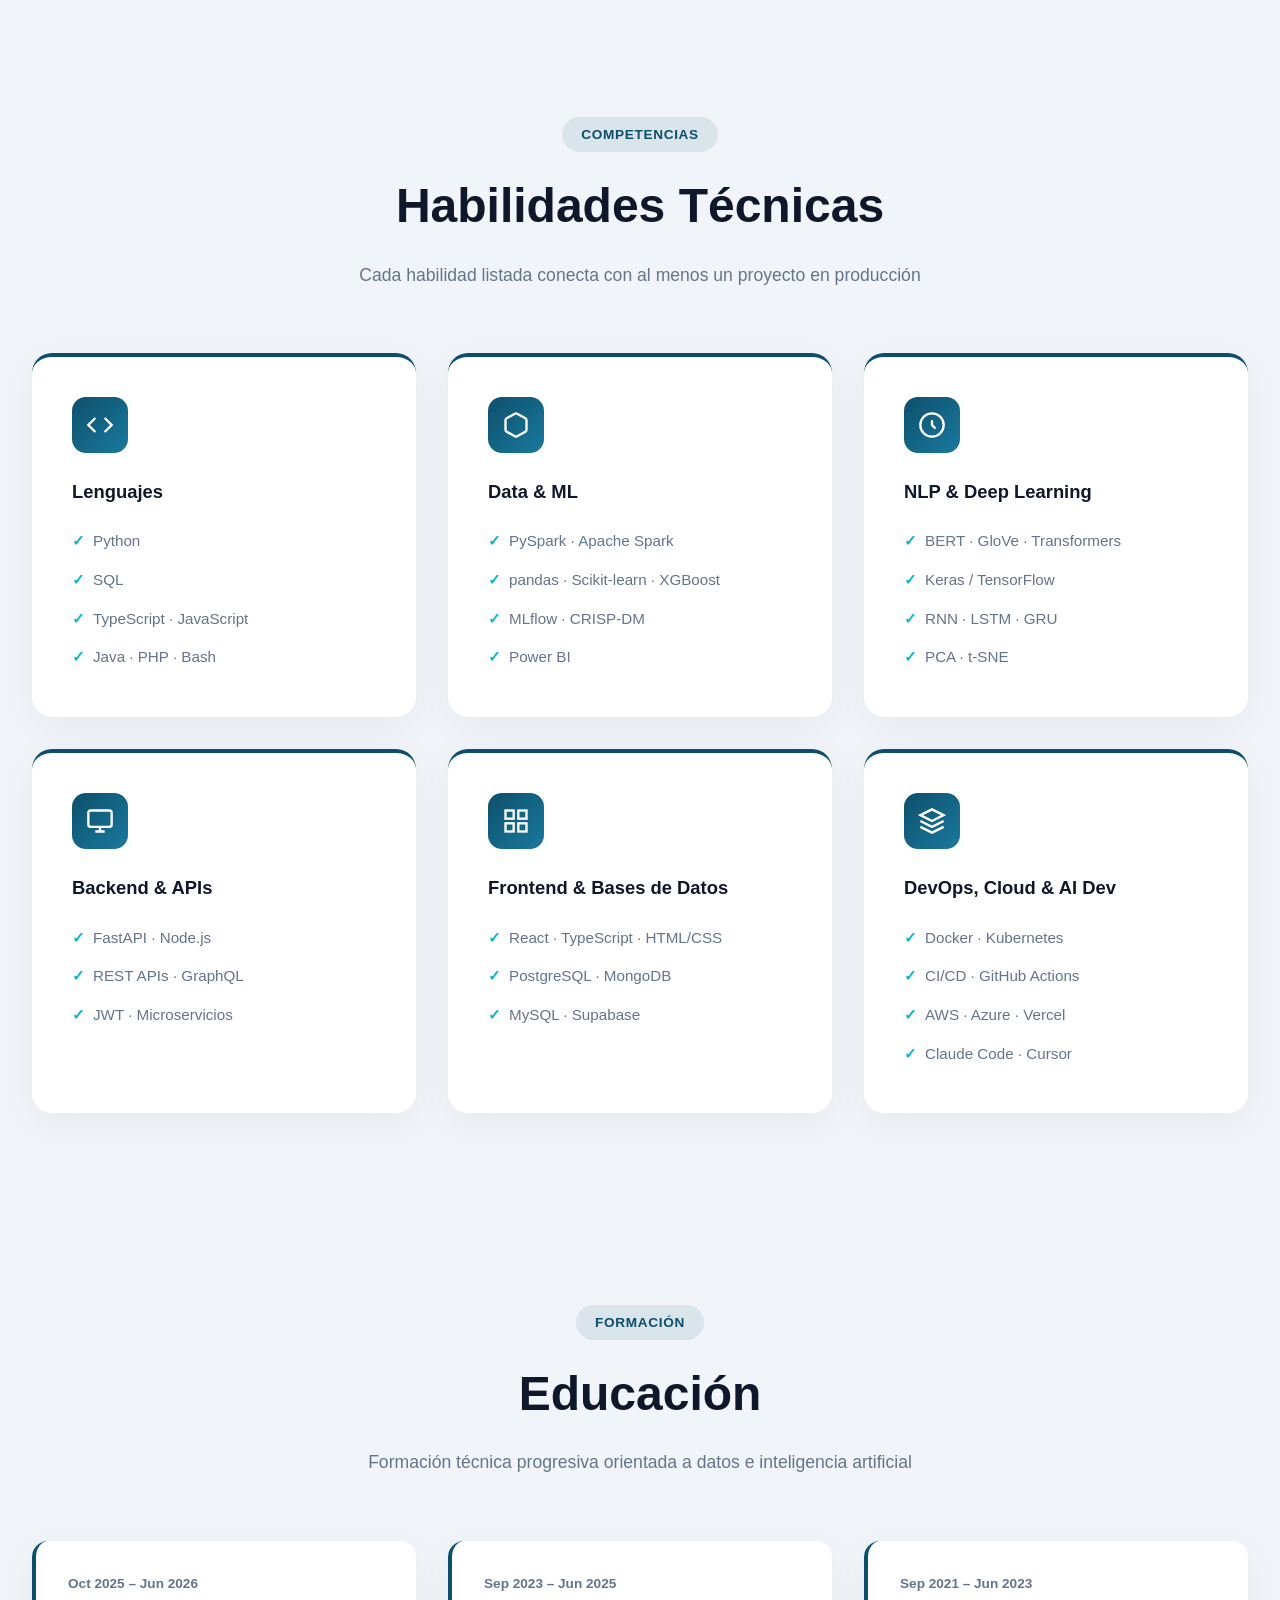
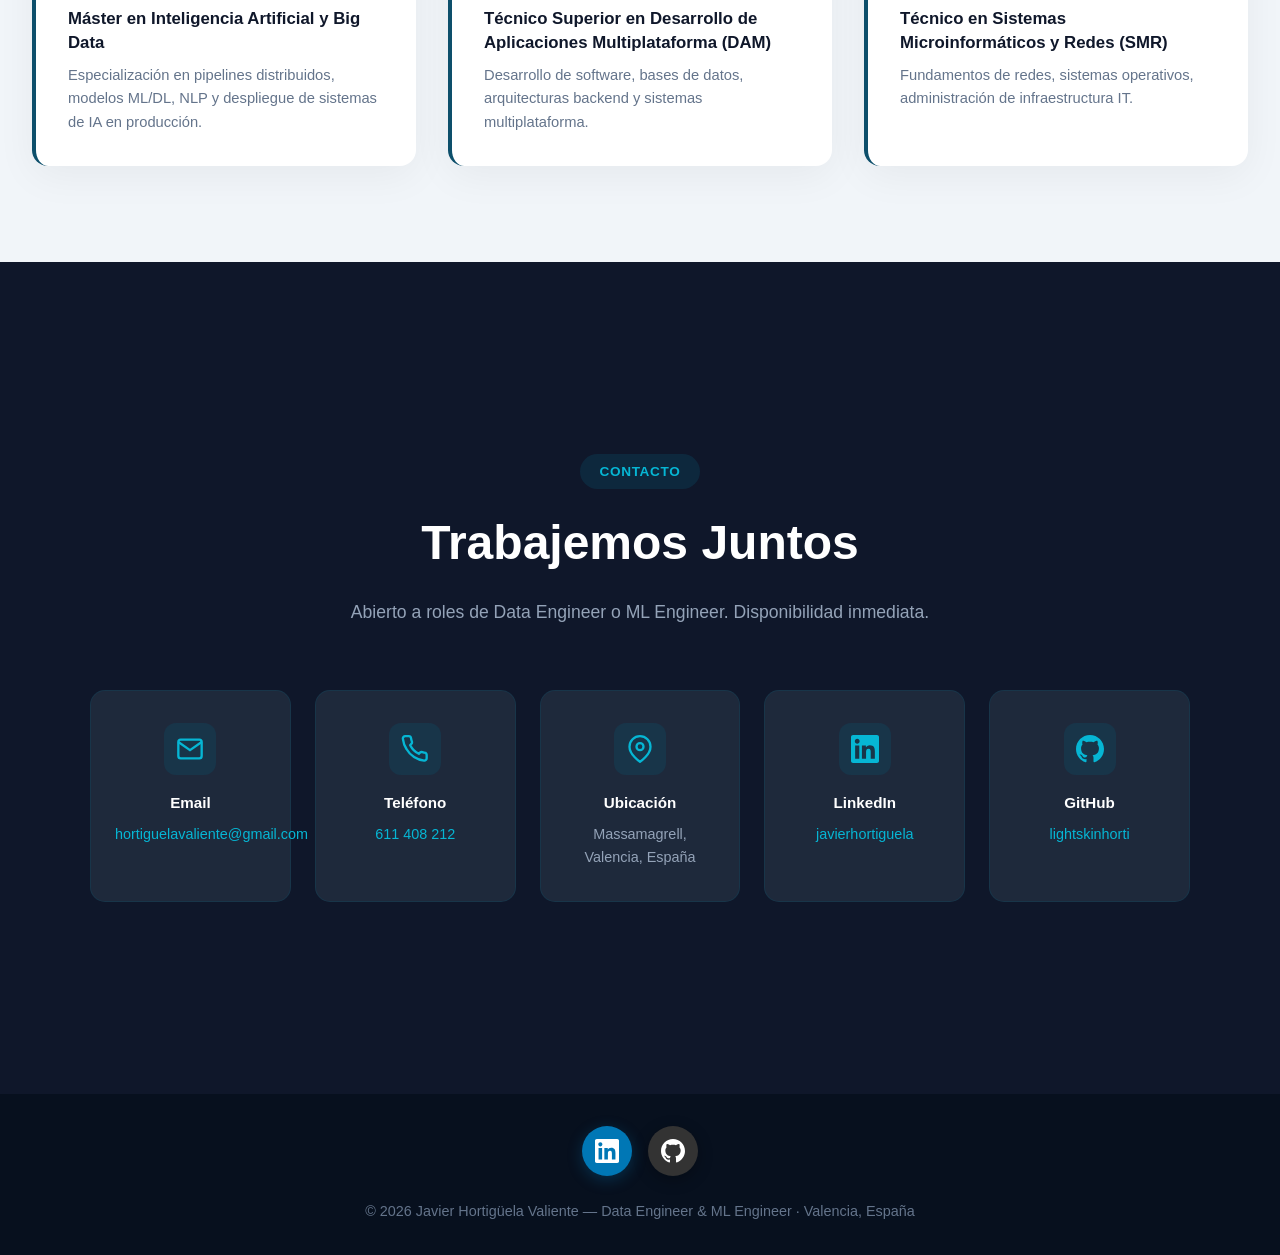
==== commit 8b57145e: "Remove Expense Tracker VTC — not aligned with Data/ML profile CRUD web app without ML/data component" ====
--- a/index.html
+++ b/index.html
@@ -155,32 +155,6 @@
                     </div>
                 </div>
 
-                <!-- Expense Tracker -->
-                <div class="project-card" data-project="expense">
-                    <div class="project-image">
-                        <svg viewBox="0 0 80 80" fill="none" xmlns="http://www.w3.org/2000/svg" width="56" height="56">
-                            <rect x="12" y="15" width="56" height="50" rx="6" stroke="rgba(255,255,255,0.4)" stroke-width="2" fill="rgba(255,255,255,0.05)"/>
-                            <line x1="12" y1="28" x2="68" y2="28" stroke="rgba(255,255,255,0.3)" stroke-width="1.5"/>
-                            <rect x="20" y="36" width="16" height="8" rx="2" fill="rgba(6,182,212,0.5)"/>
-                            <rect x="20" y="50" width="24" height="8" rx="2" fill="rgba(255,255,255,0.2)"/>
-                            <rect x="48" y="36" width="12" height="22" rx="2" fill="rgba(255,255,255,0.15)"/>
-                        </svg>
-                    </div>
-                    <div class="project-content">
-                        <span class="project-tag">Full-Stack · Producto Real</span>
-                        <h3>Expense Tracker VTC <span class="badge-live">En producción</span></h3>
-                        <p>Web app de gestión de gastos construida para un cliente real del sector transporte privado. Panel financiero con categorización de gastos, exportación de informes y autenticación propia. Arquitectura FastAPI + Supabase (BaaS) + Vercel — en producción con usuarios reales.</p>
-                        <div class="project-tech">
-                            <span class="tech-badge">FastAPI</span>
-                            <span class="tech-badge">React</span>
-                            <span class="tech-badge">Supabase</span>
-                            <span class="tech-badge">Vercel</span>
-                        </div>
-                        <!-- TODO: add real repo URL -->
-                        <a href="#" class="project-link view-details">Ver detalles &#8594;</a>
-                    </div>
-                </div>
-
                 <!-- NLP -->
                 <div class="project-card" data-project="nlp">
                     <div class="project-image">
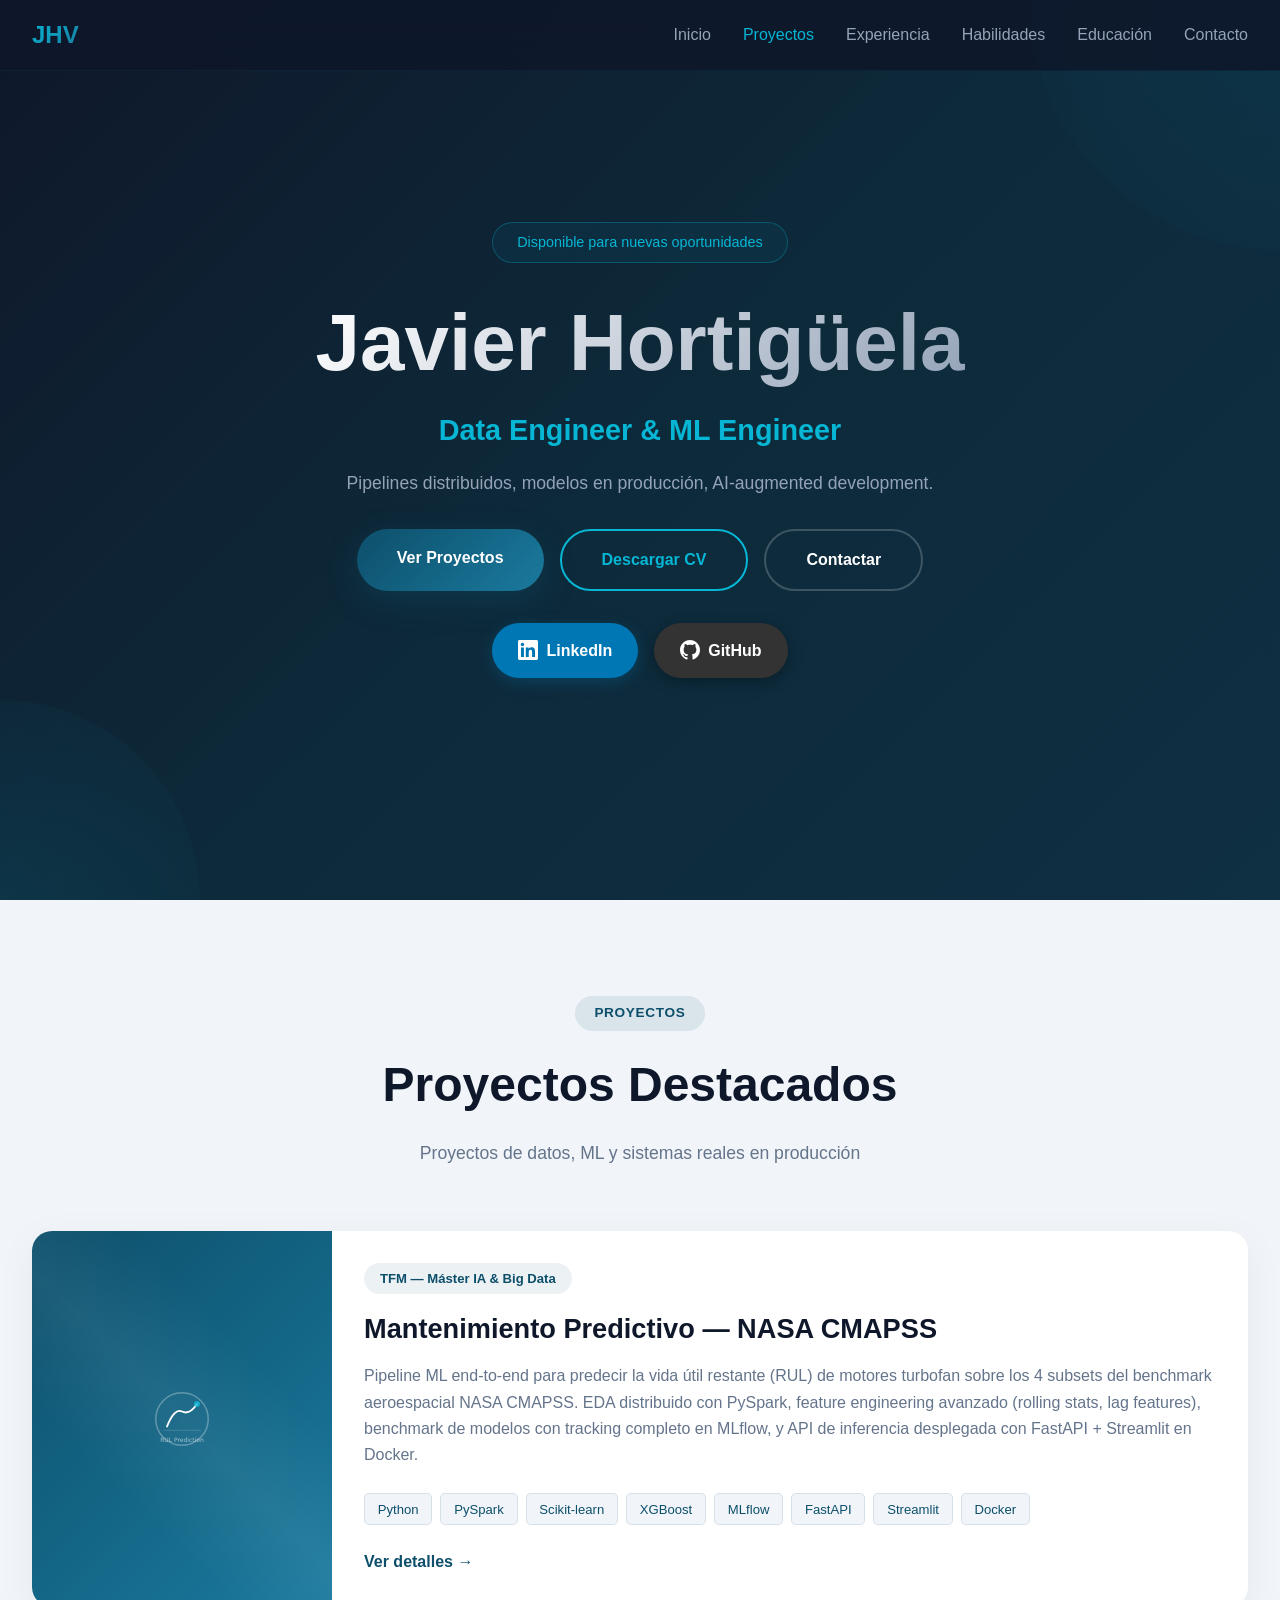
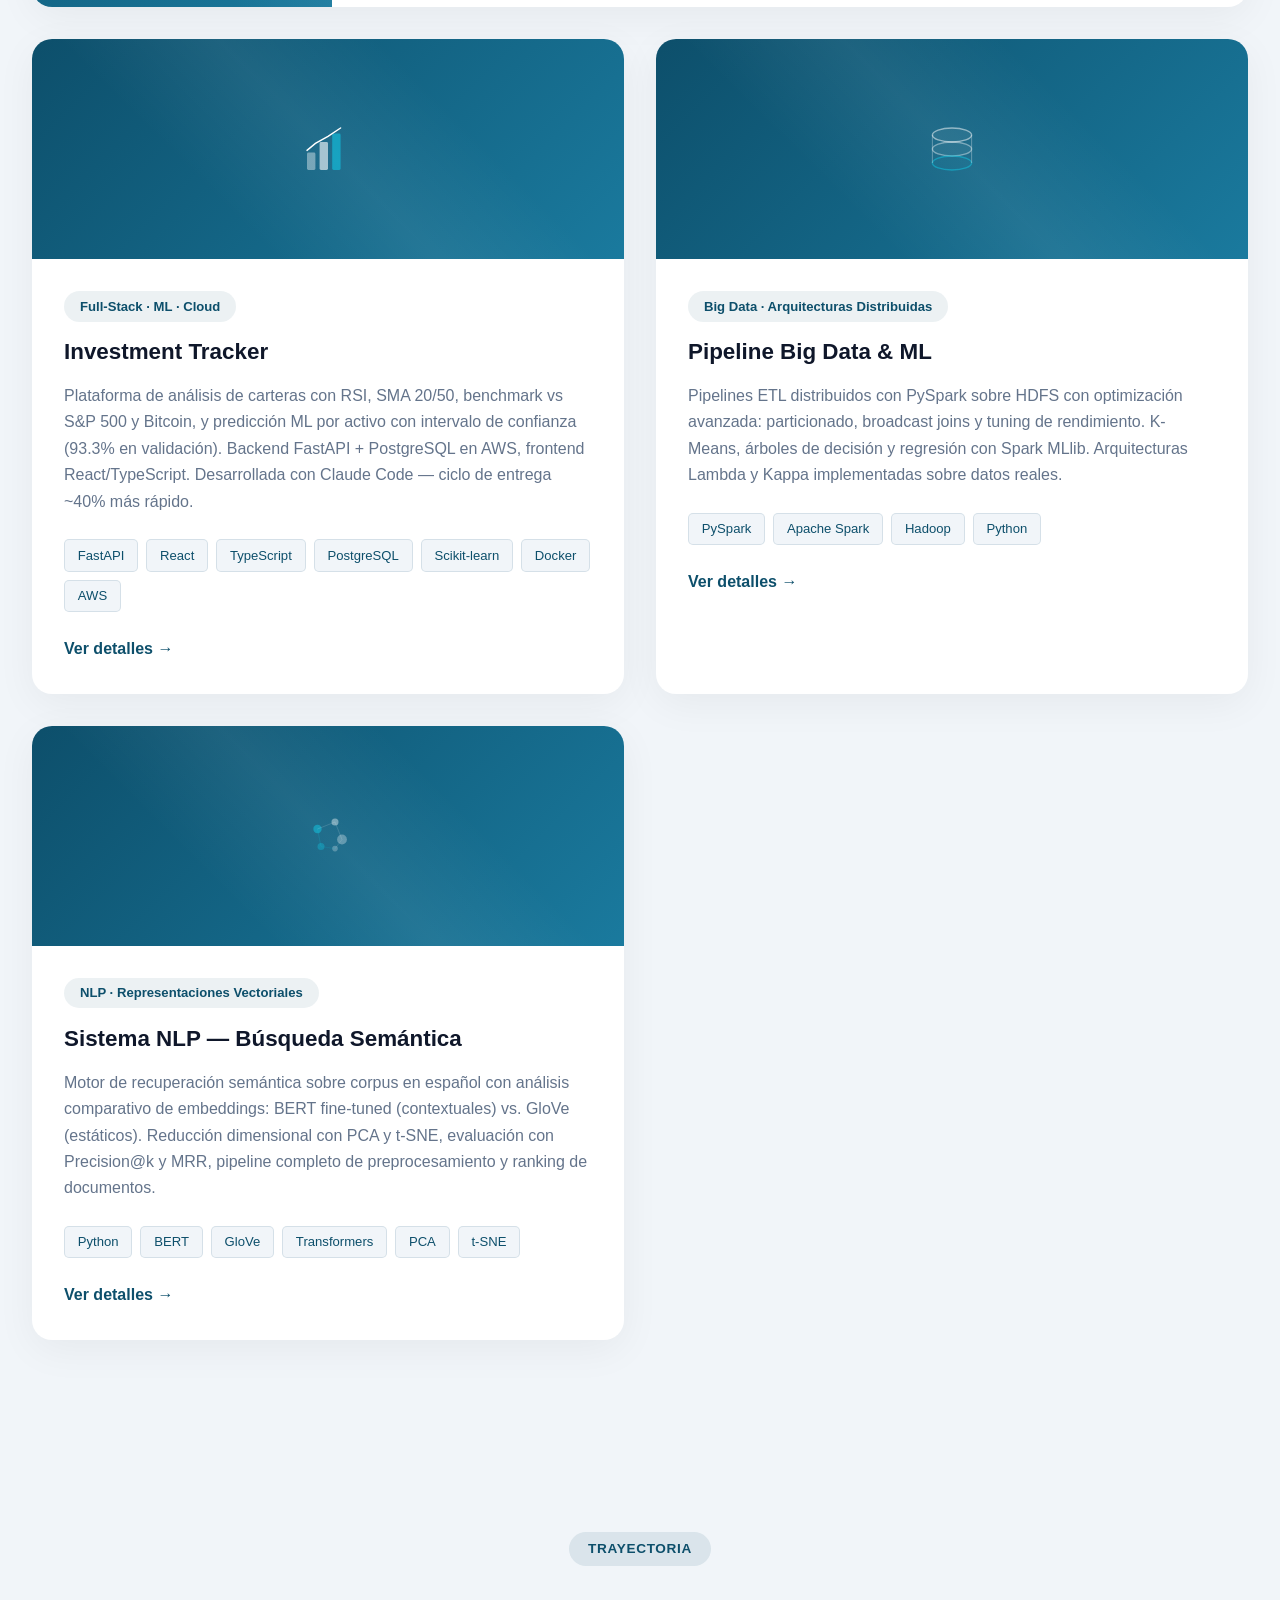
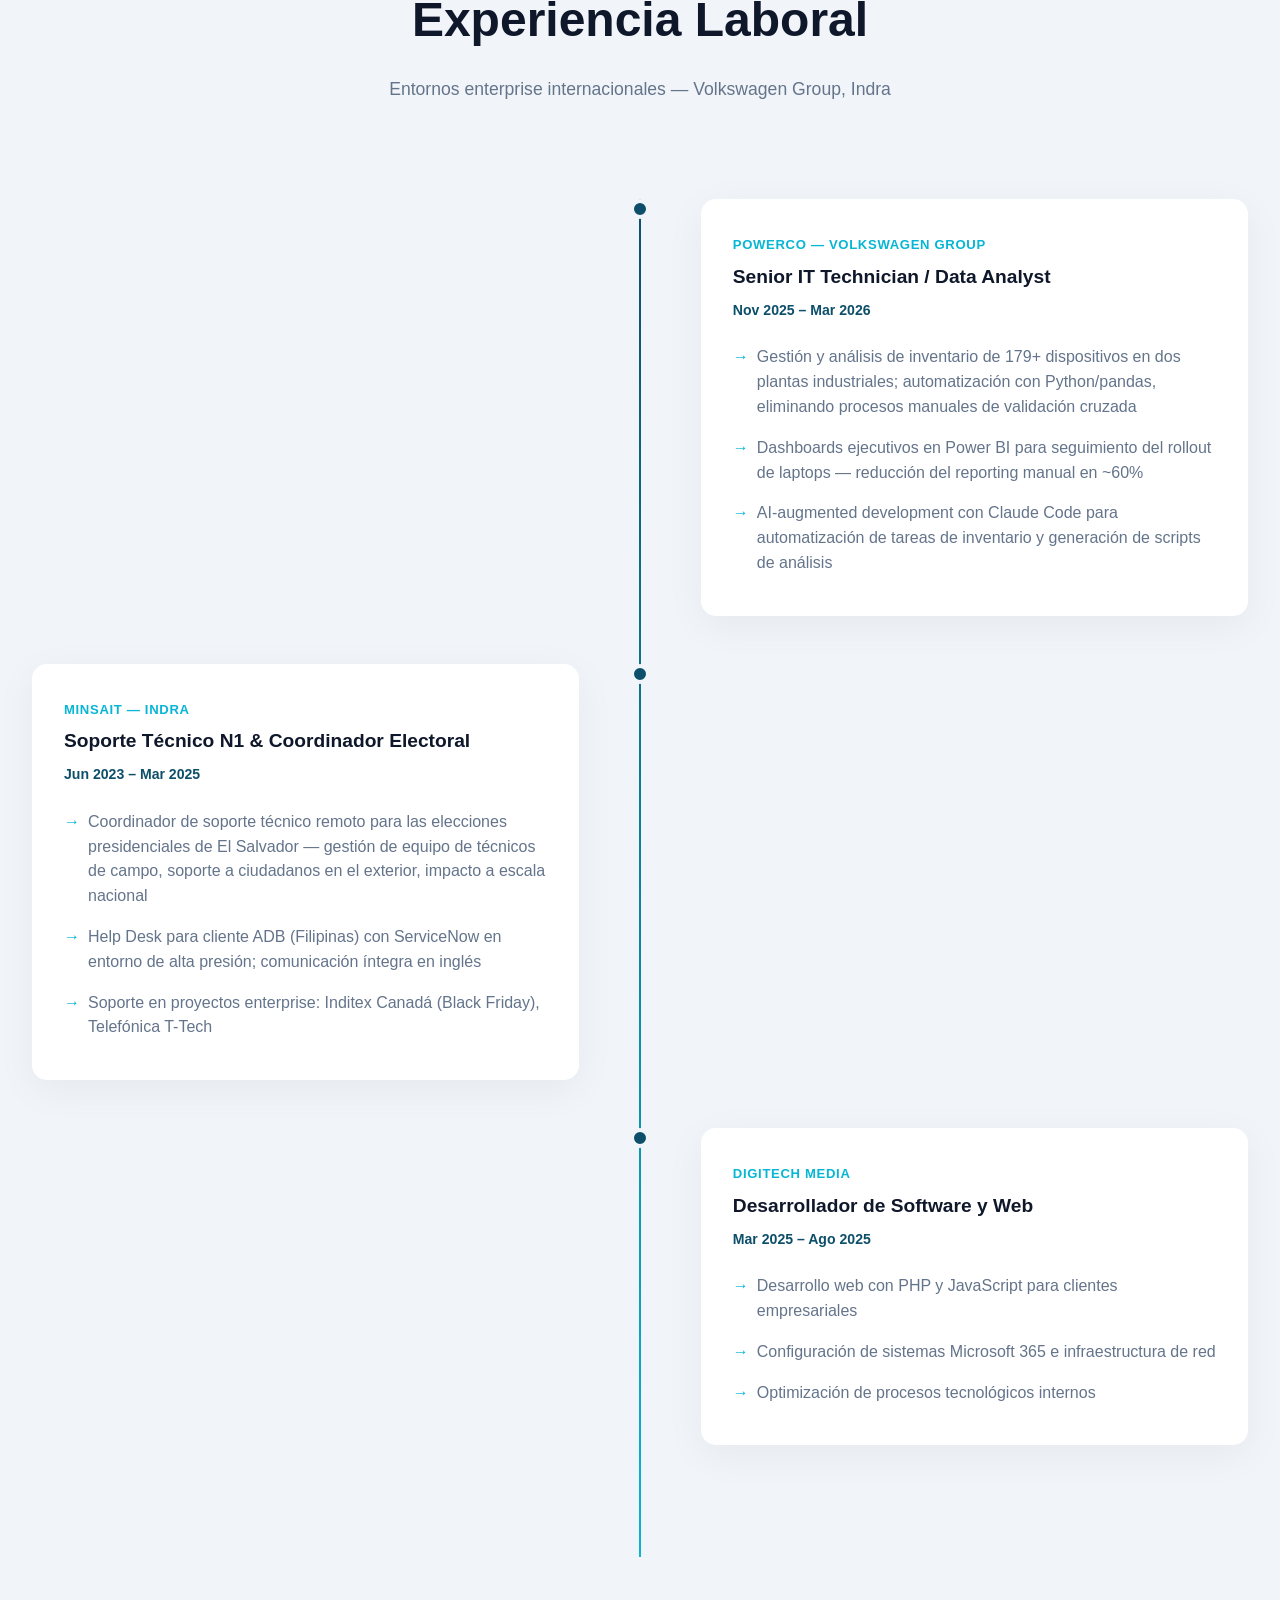
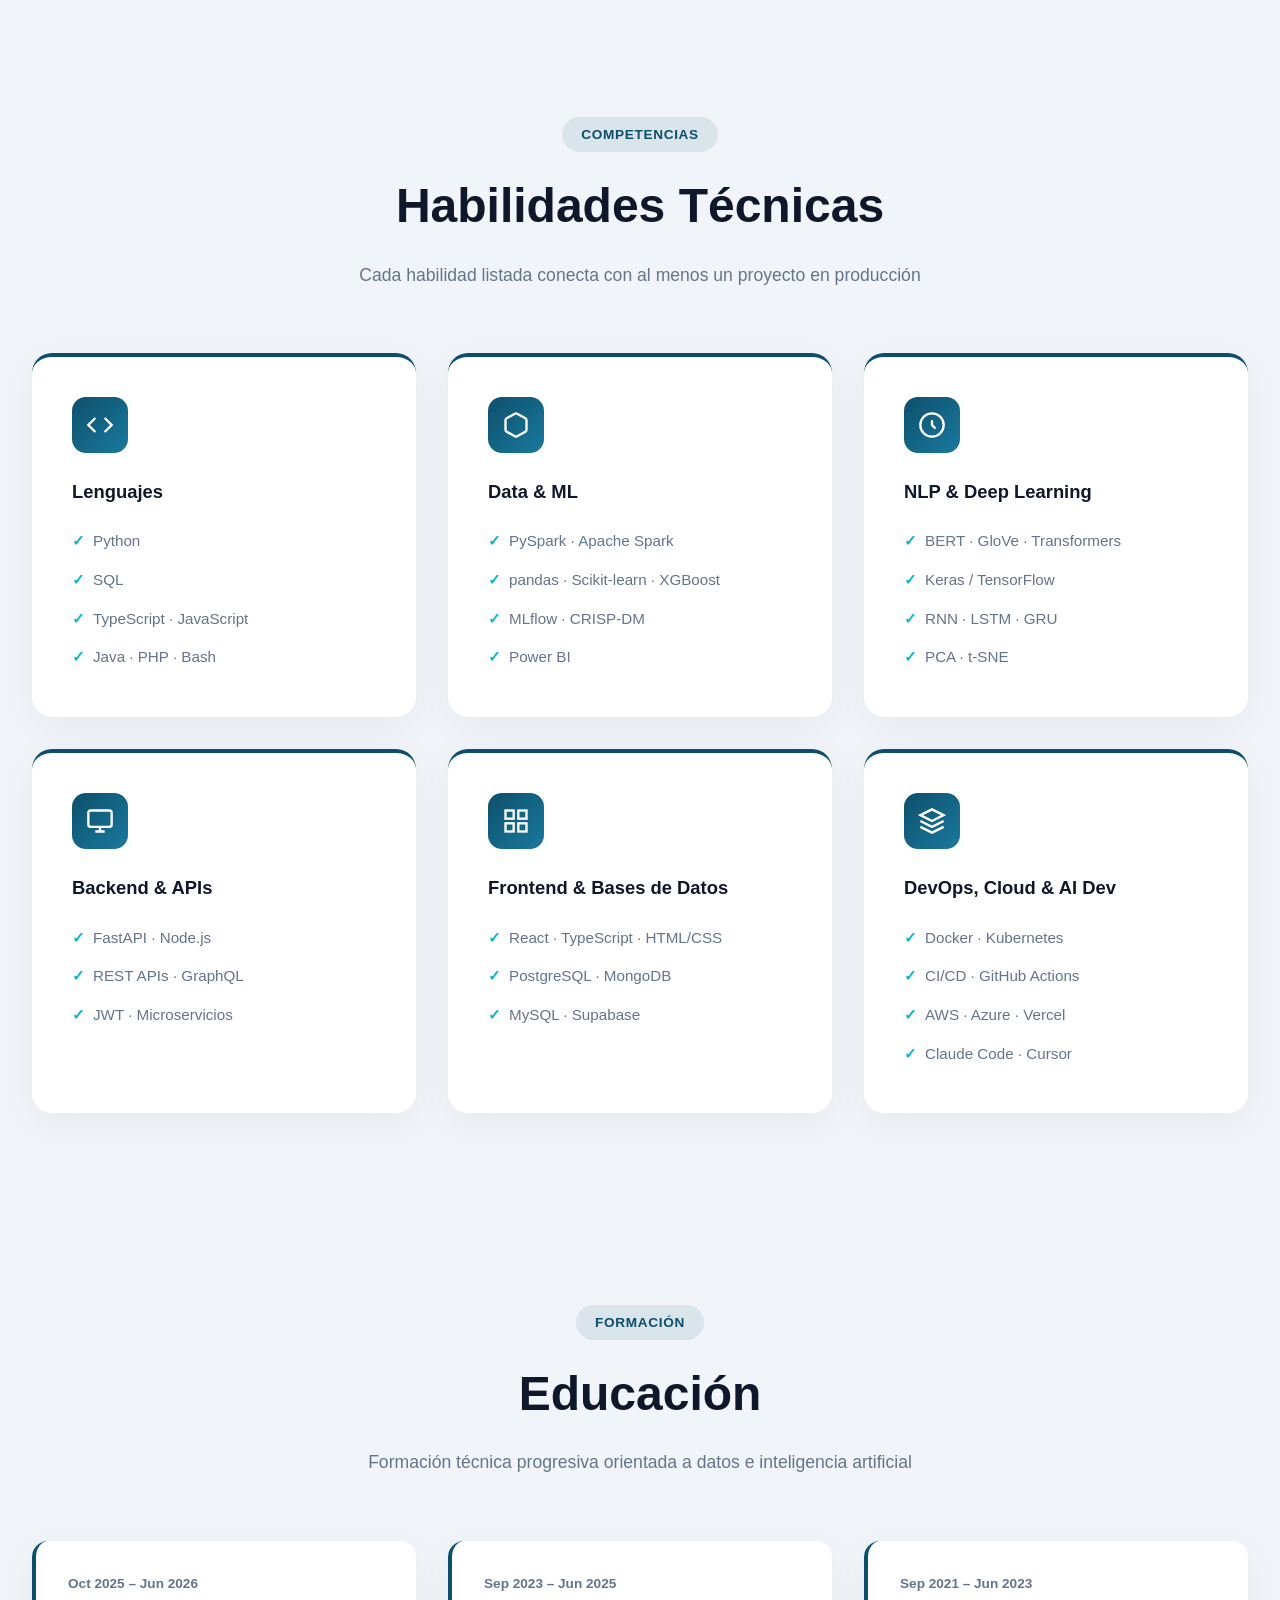
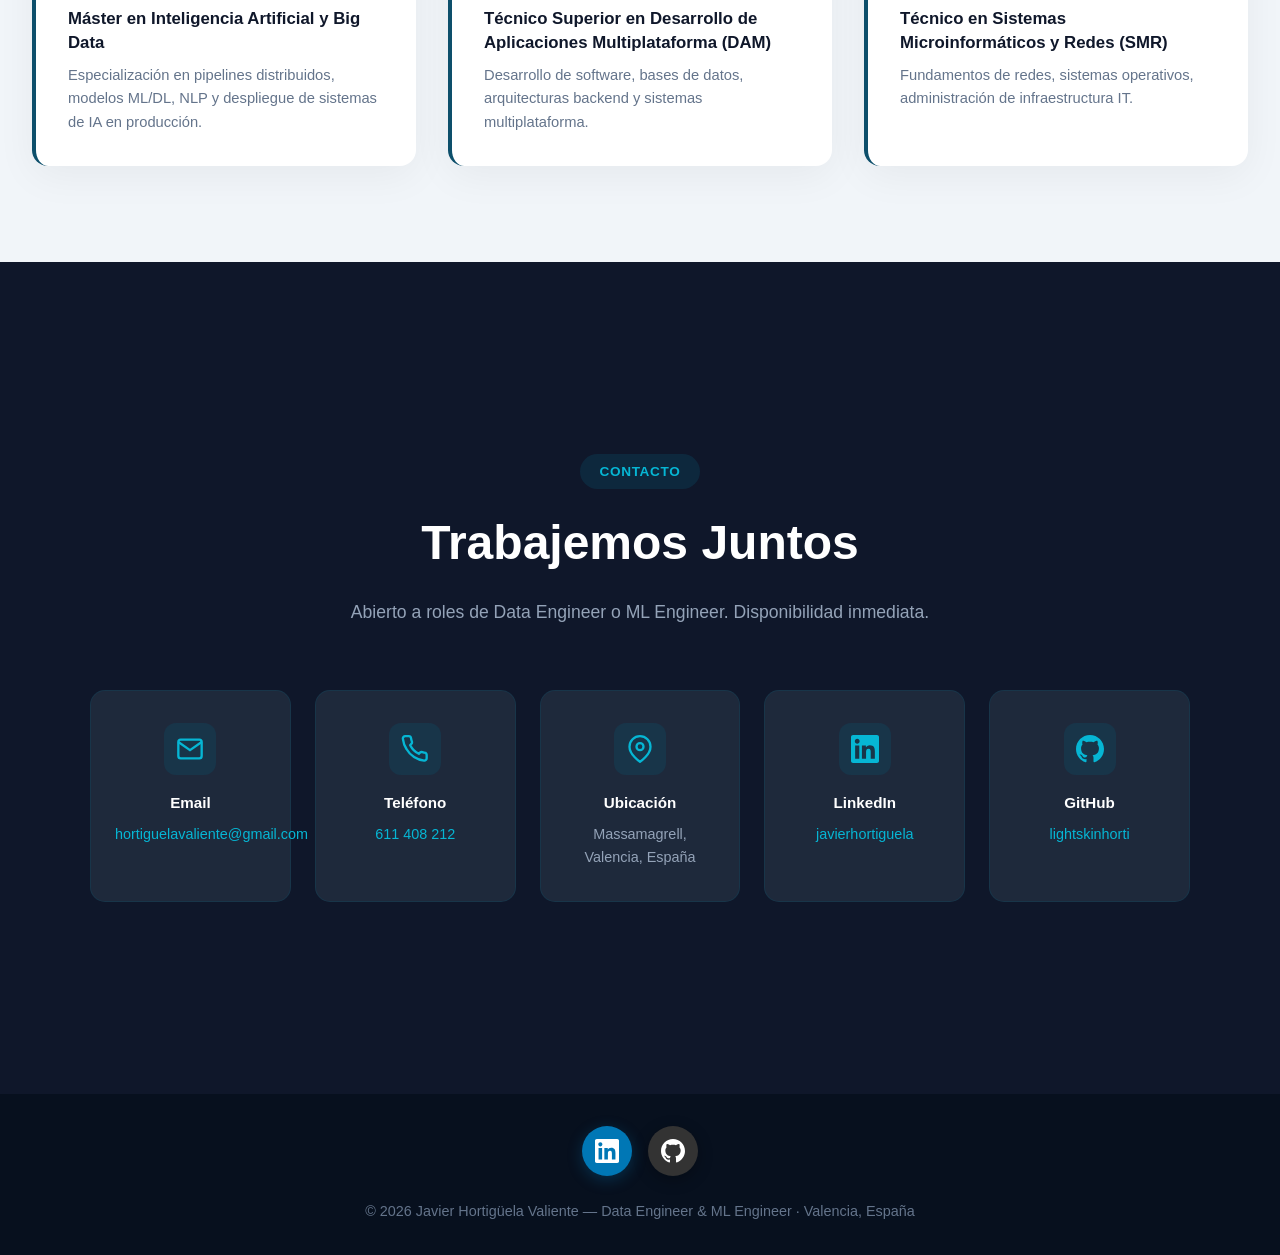
==== commit 11980db0: "Fix modal trigger bug + correct Digitech dates JS: preventDefault() must run before href check — smo" ====
--- a/index.html
+++ b/index.html
@@ -243,7 +243,7 @@
                     <div class="timeline-content">
                         <span class="timeline-company">Digitech Media</span>
                         <h3>Desarrollador de Software y Web</h3>
-                        <div class="timeline-date">Jun 2023 – Ago 2023</div>
+                        <div class="timeline-date">Mar 2025 – Ago 2025</div>
                         <ul>
                             <li>Desarrollo web con PHP y JavaScript para clientes empresariales</li>
                             <li>Configuración de sistemas Microsoft 365 e infraestructura de red</li>
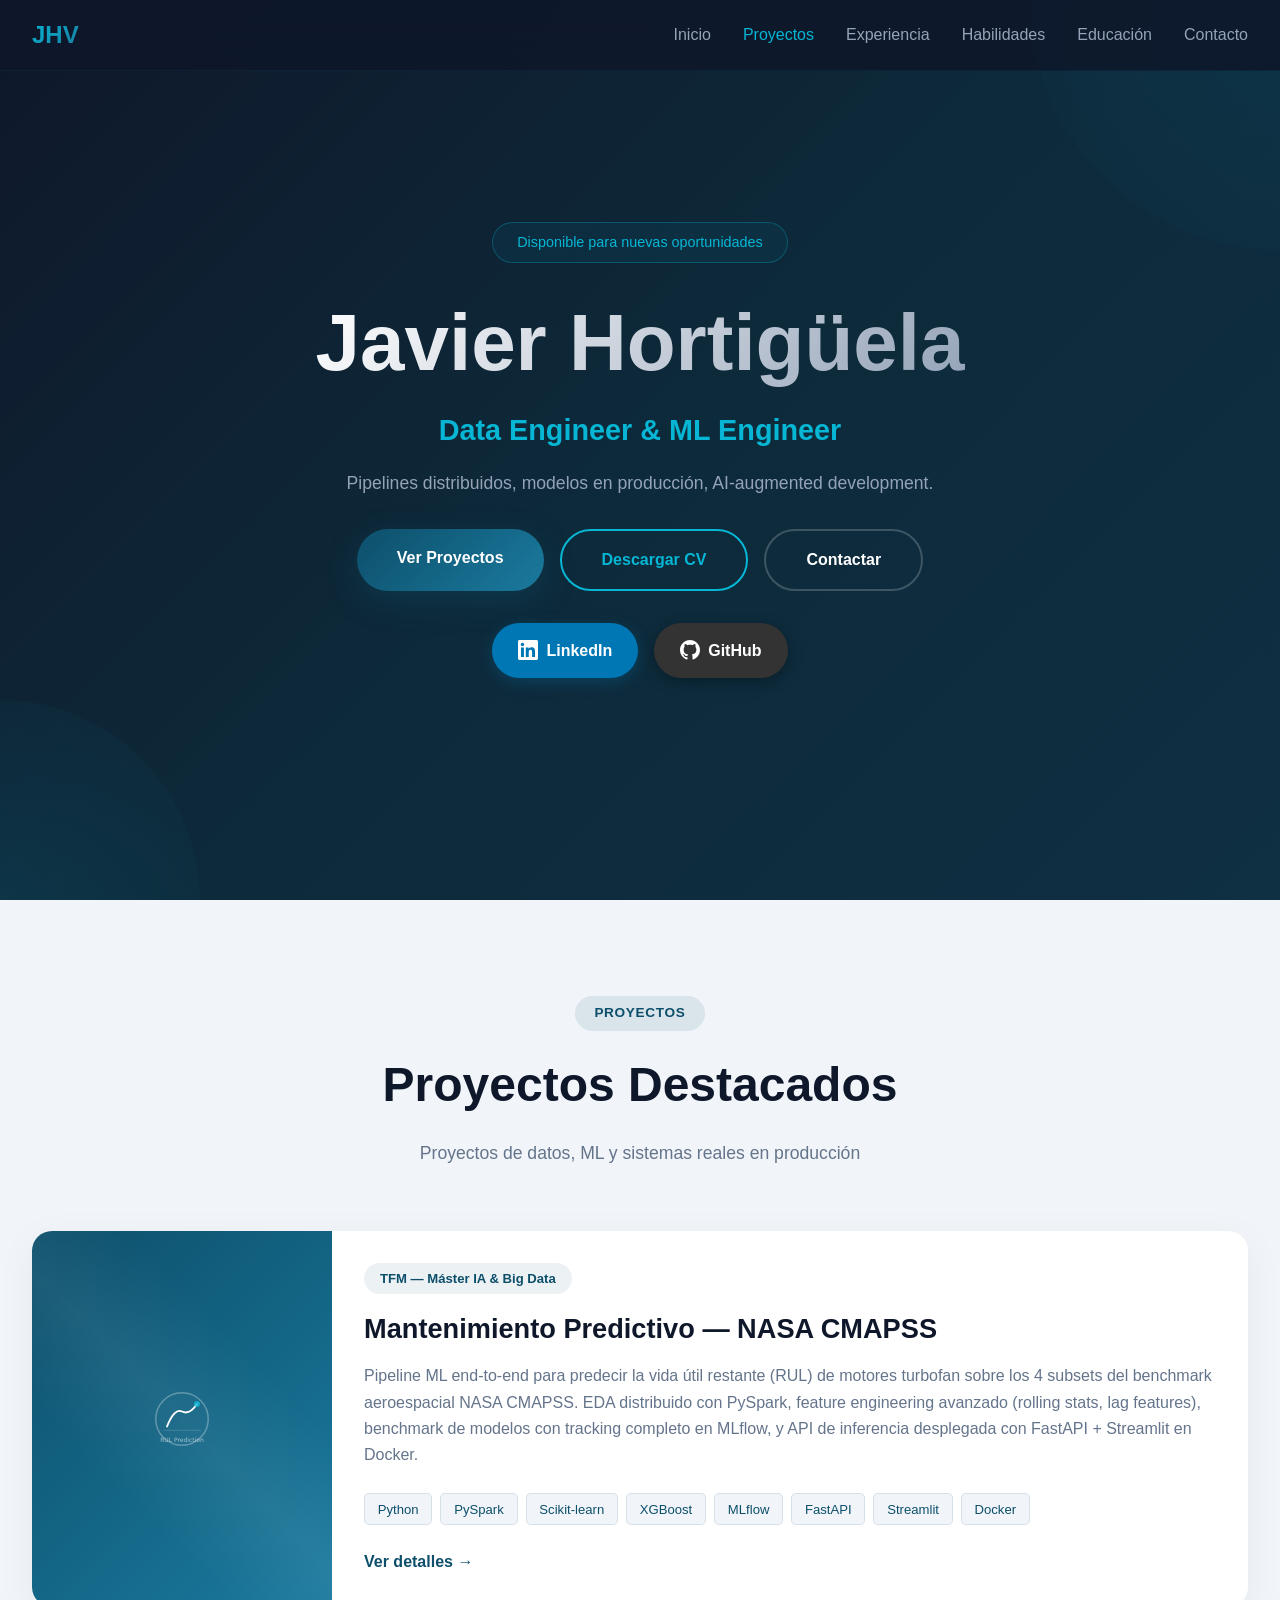
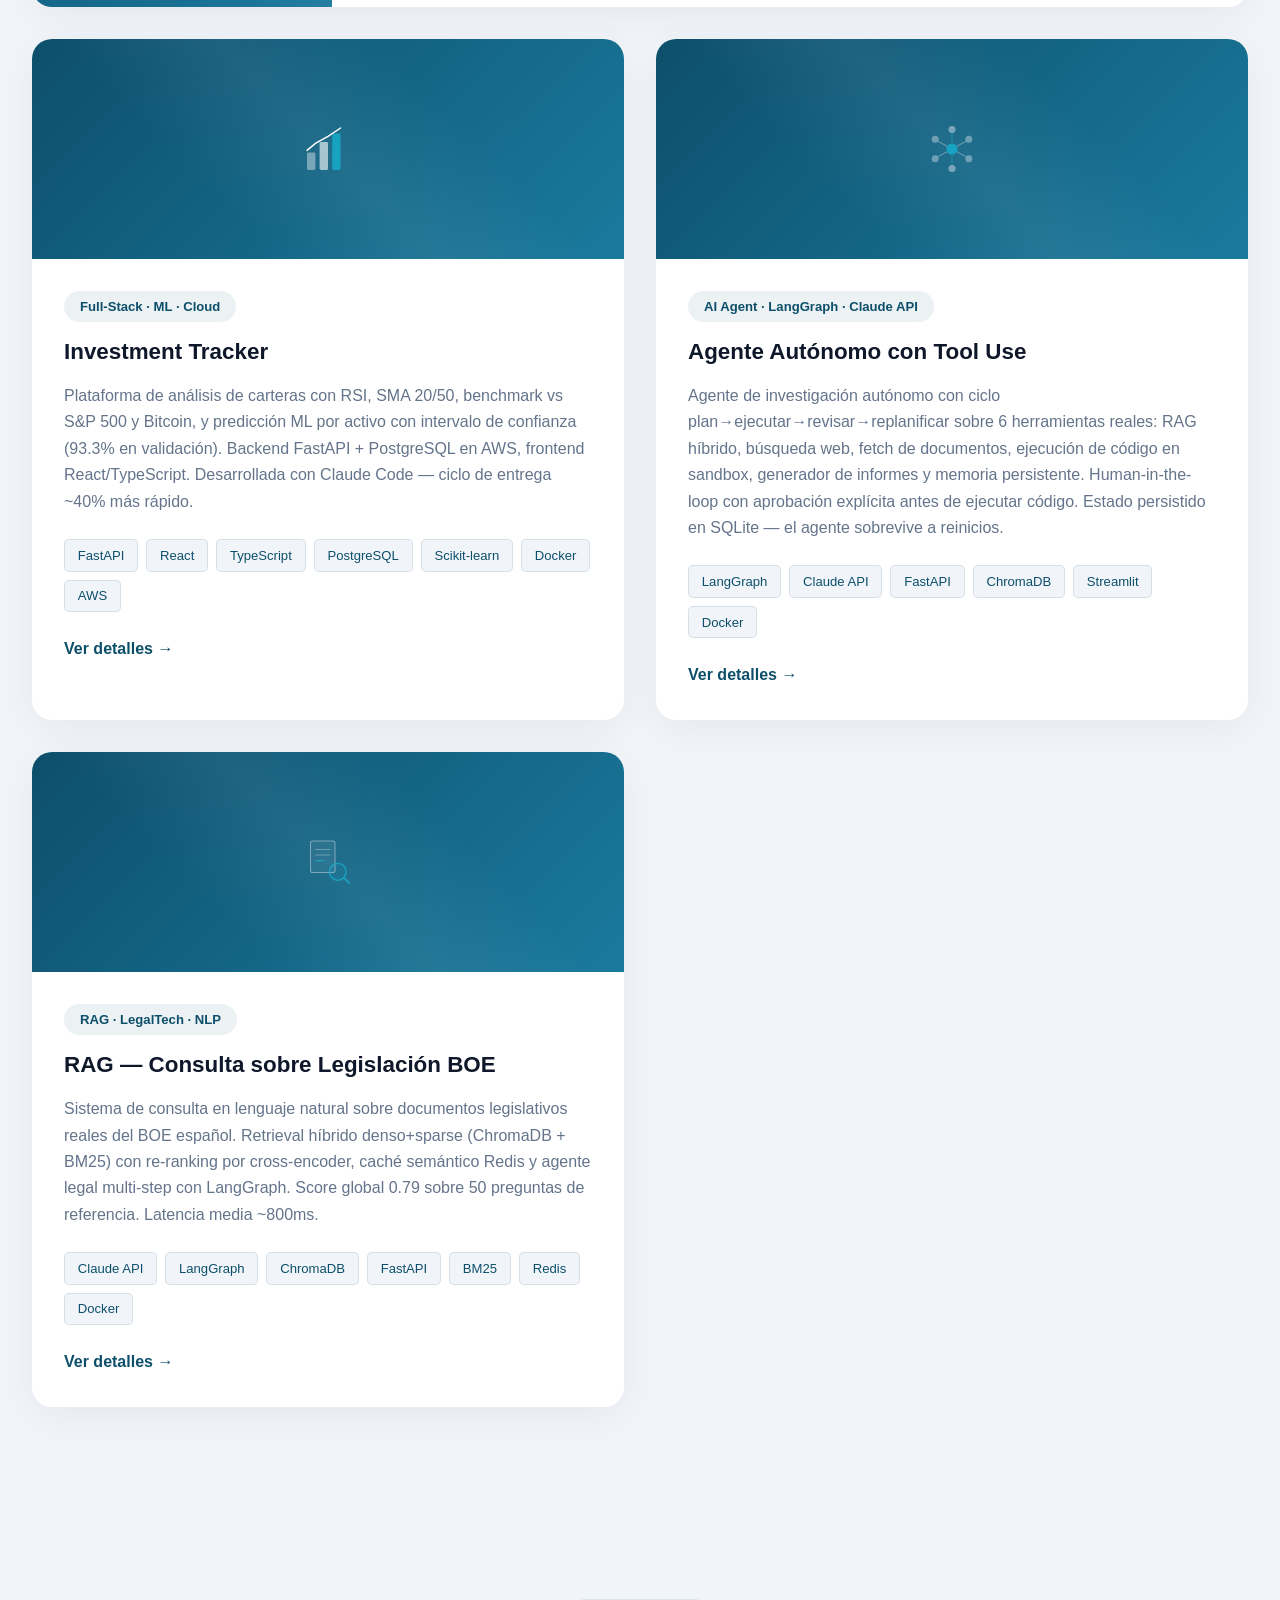
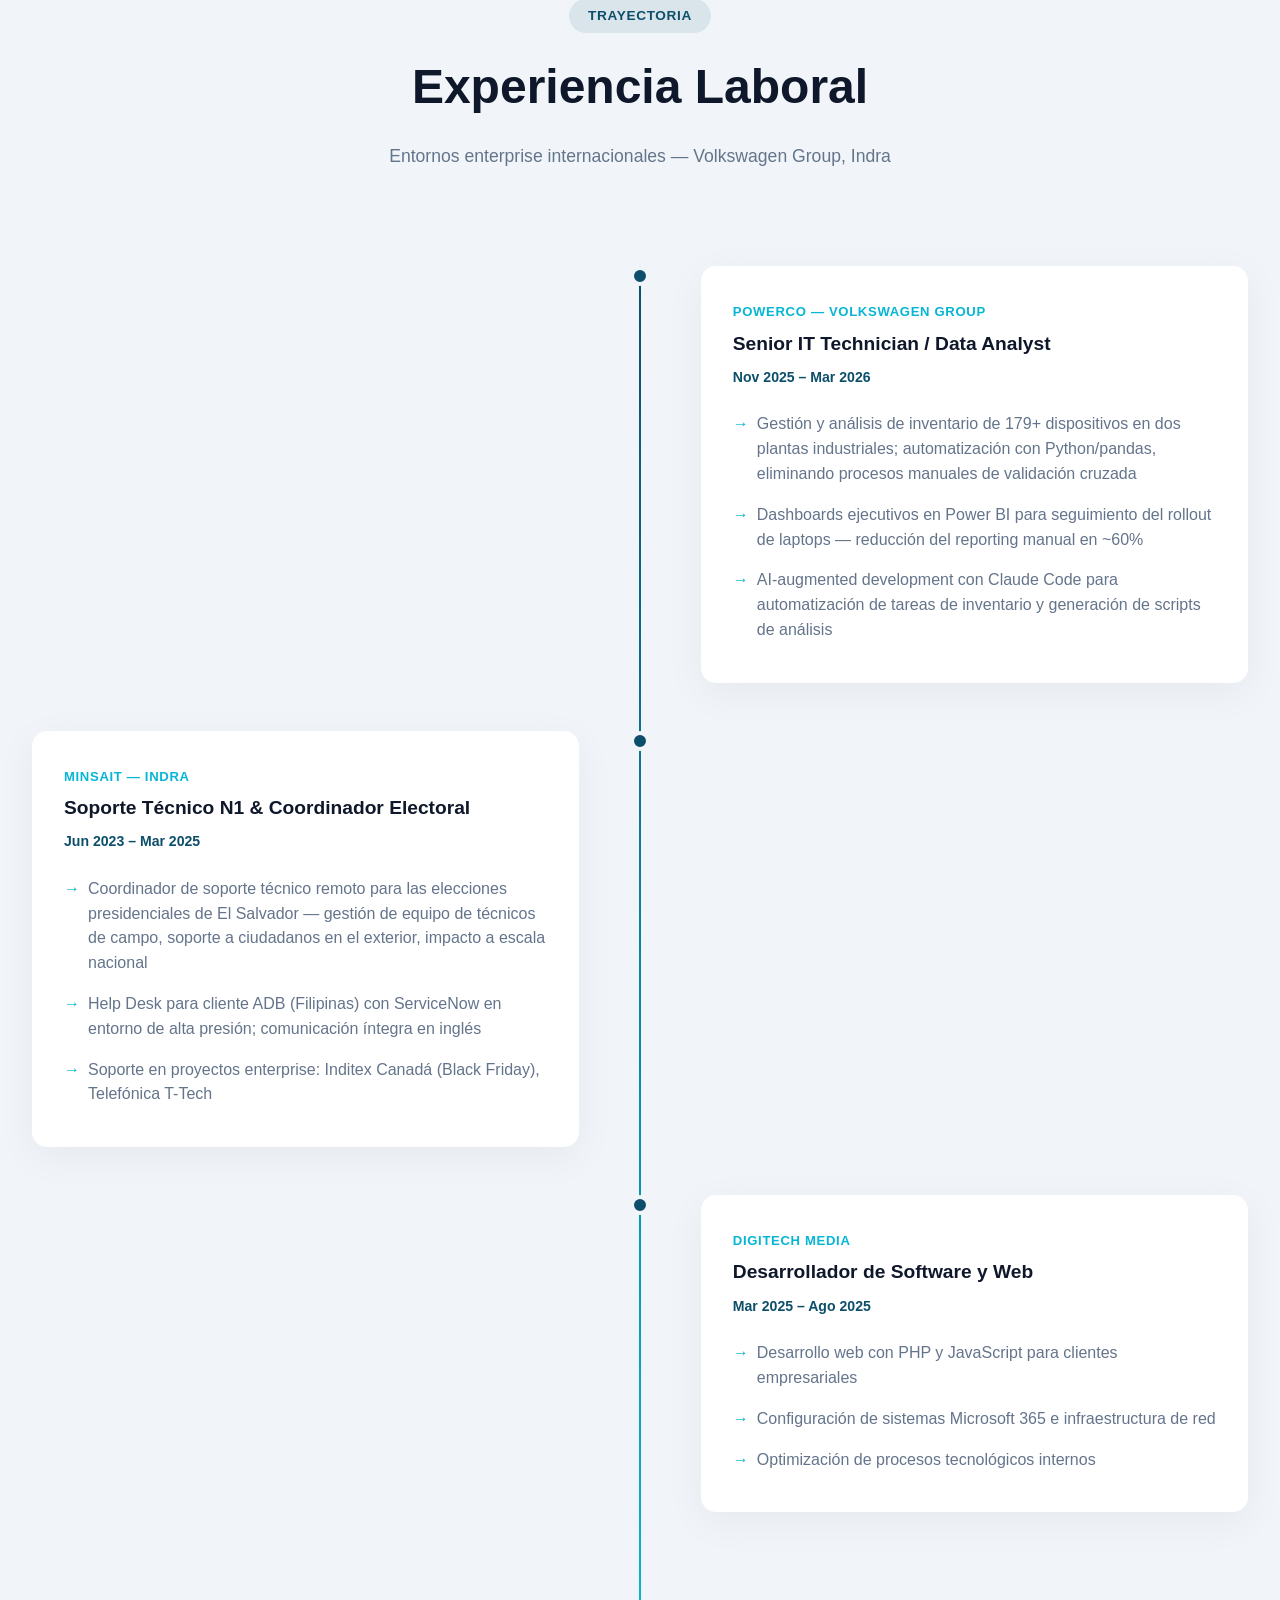
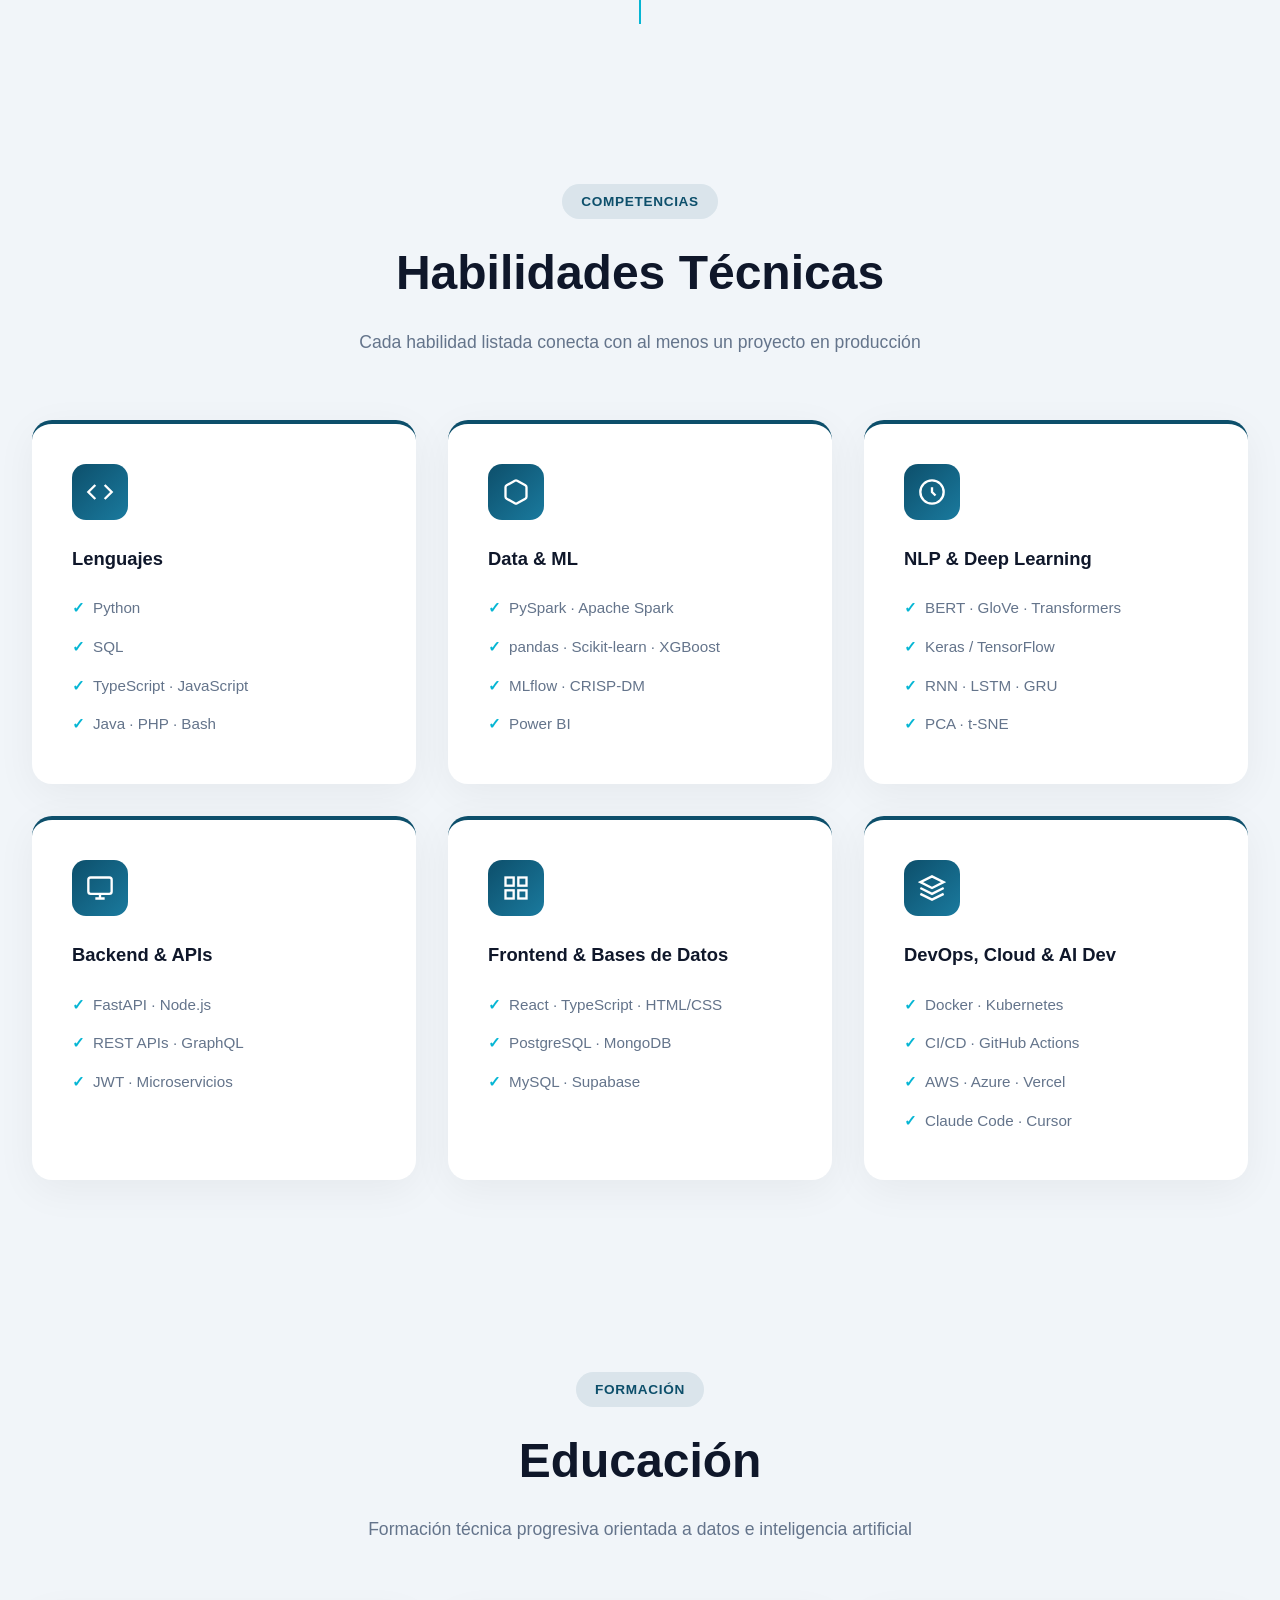
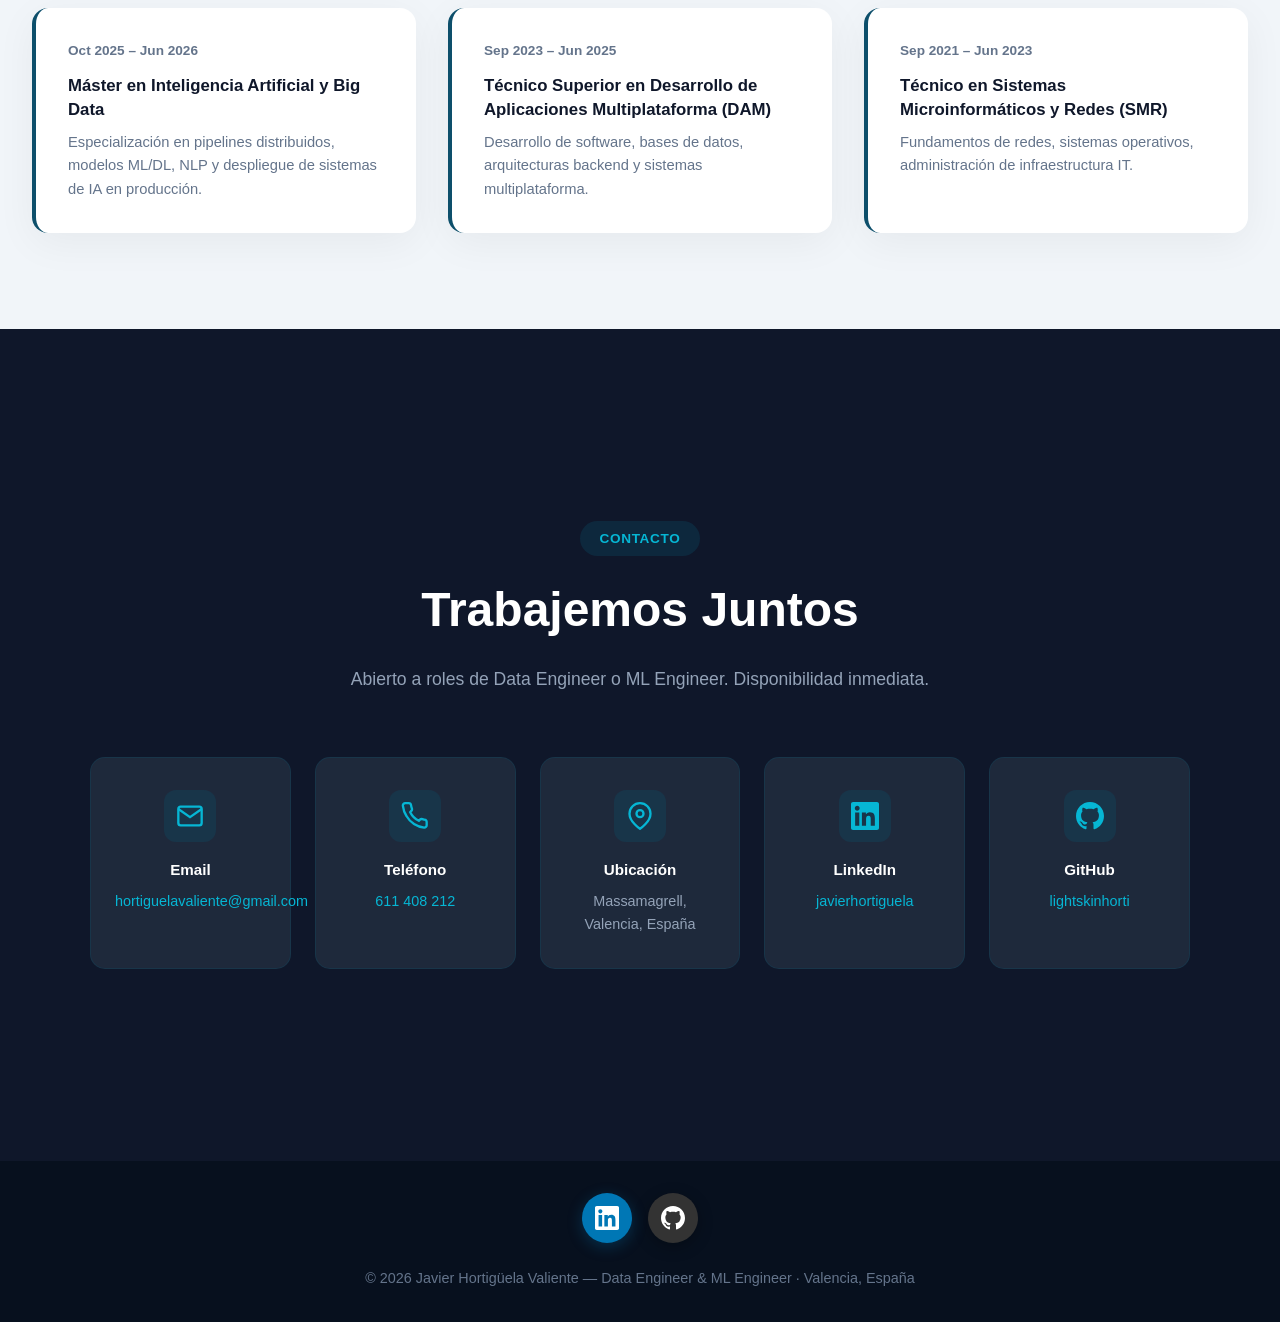
==== commit 4ba3f201: "Replace BigData+NLP projects with AI Agent and RAG - Remove: Pipeline Big Data & ML, Sistema NLP (no" ====
--- a/index.html
+++ b/index.html
@@ -129,61 +129,66 @@
                     </div>
                 </div>
 
-                <!-- Pipeline Big Data & ML -->
-                <div class="project-card" data-project="bigdata">
+                <!-- AI Agent with Tool Use -->
+                <div class="project-card" data-project="agent">
                     <div class="project-image">
                         <svg viewBox="0 0 80 80" fill="none" xmlns="http://www.w3.org/2000/svg" width="56" height="56">
-                            <ellipse cx="40" cy="20" rx="28" ry="10" stroke="rgba(255,255,255,0.5)" stroke-width="2" fill="rgba(255,255,255,0.05)"/>
-                            <ellipse cx="40" cy="40" rx="28" ry="10" stroke="rgba(255,255,255,0.4)" stroke-width="2" fill="rgba(255,255,255,0.05)"/>
-                            <ellipse cx="40" cy="60" rx="28" ry="10" stroke="rgba(6,182,212,0.6)" stroke-width="2" fill="rgba(6,182,212,0.05)"/>
-                            <line x1="12" y1="20" x2="12" y2="60" stroke="rgba(255,255,255,0.3)" stroke-width="1.5"/>
-                            <line x1="68" y1="20" x2="68" y2="60" stroke="rgba(255,255,255,0.3)" stroke-width="1.5"/>
+                            <circle cx="40" cy="40" r="8" fill="rgba(6,182,212,0.7)"/>
+                            <circle cx="40" cy="12" r="5" fill="rgba(255,255,255,0.4)"/>
+                            <circle cx="64" cy="26" r="5" fill="rgba(255,255,255,0.35)"/>
+                            <circle cx="64" cy="54" r="5" fill="rgba(255,255,255,0.35)"/>
+                            <circle cx="40" cy="68" r="5" fill="rgba(255,255,255,0.4)"/>
+                            <circle cx="16" cy="54" r="5" fill="rgba(255,255,255,0.35)"/>
+                            <circle cx="16" cy="26" r="5" fill="rgba(255,255,255,0.35)"/>
+                            <line x1="40" y1="32" x2="40" y2="17" stroke="rgba(6,182,212,0.5)" stroke-width="1.5"/>
+                            <line x1="47" y1="36" x2="60" y2="29" stroke="rgba(255,255,255,0.3)" stroke-width="1.5"/>
+                            <line x1="47" y1="44" x2="60" y2="51" stroke="rgba(255,255,255,0.3)" stroke-width="1.5"/>
+                            <line x1="40" y1="48" x2="40" y2="63" stroke="rgba(6,182,212,0.4)" stroke-width="1.5"/>
+                            <line x1="33" y1="44" x2="20" y2="51" stroke="rgba(255,255,255,0.3)" stroke-width="1.5"/>
+                            <line x1="33" y1="36" x2="20" y2="29" stroke="rgba(255,255,255,0.3)" stroke-width="1.5"/>
                         </svg>
                     </div>
                     <div class="project-content">
-                        <span class="project-tag">Big Data · Arquitecturas Distribuidas</span>
-                        <h3>Pipeline Big Data &amp; ML</h3>
-                        <p>Pipelines ETL distribuidos con PySpark sobre HDFS con optimización avanzada: particionado, broadcast joins y tuning de rendimiento. K-Means, árboles de decisión y regresión con Spark MLlib. Arquitecturas Lambda y Kappa implementadas sobre datos reales.</p>
+                        <span class="project-tag">AI Agent · LangGraph · Claude API</span>
+                        <h3>Agente Autónomo con Tool Use</h3>
+                        <p>Agente de investigación autónomo con ciclo plan→ejecutar→revisar→replanificar sobre 6 herramientas reales: RAG híbrido, búsqueda web, fetch de documentos, ejecución de código en sandbox, generador de informes y memoria persistente. Human-in-the-loop con aprobación explícita antes de ejecutar código. Estado persistido en SQLite — el agente sobrevive a reinicios.</p>
                         <div class="project-tech">
-                            <span class="tech-badge">PySpark</span>
-                            <span class="tech-badge">Apache Spark</span>
-                            <span class="tech-badge">Hadoop</span>
-                            <span class="tech-badge">Python</span>
+                            <span class="tech-badge">LangGraph</span>
+                            <span class="tech-badge">Claude API</span>
+                            <span class="tech-badge">FastAPI</span>
+                            <span class="tech-badge">ChromaDB</span>
+                            <span class="tech-badge">Streamlit</span>
+                            <span class="tech-badge">Docker</span>
                         </div>
-                        <!-- TODO: add real repo URL -->
                         <a href="#" class="project-link view-details">Ver detalles &#8594;</a>
                     </div>
                 </div>
 
-                <!-- NLP -->
-                <div class="project-card" data-project="nlp">
+                <!-- RAG BOE -->
+                <div class="project-card" data-project="rag">
                     <div class="project-image">
                         <svg viewBox="0 0 80 80" fill="none" xmlns="http://www.w3.org/2000/svg" width="56" height="56">
-                            <circle cx="25" cy="30" r="6" fill="rgba(6,182,212,0.6)"/>
-                            <circle cx="50" cy="20" r="5" fill="rgba(255,255,255,0.4)"/>
-                            <circle cx="60" cy="45" r="7" fill="rgba(255,255,255,0.3)"/>
-                            <circle cx="30" cy="55" r="5" fill="rgba(6,182,212,0.4)"/>
-                            <circle cx="50" cy="58" r="4" fill="rgba(255,255,255,0.25)"/>
-                            <line x1="25" y1="30" x2="50" y2="20" stroke="rgba(255,255,255,0.2)" stroke-width="1"/>
-                            <line x1="50" y1="20" x2="60" y2="45" stroke="rgba(255,255,255,0.2)" stroke-width="1"/>
-                            <line x1="25" y1="30" x2="30" y2="55" stroke="rgba(6,182,212,0.3)" stroke-width="1"/>
-                            <line x1="60" y1="45" x2="50" y2="58" stroke="rgba(255,255,255,0.15)" stroke-width="1"/>
-                            <line x1="30" y1="55" x2="50" y2="58" stroke="rgba(6,182,212,0.2)" stroke-width="1"/>
+                            <rect x="15" y="10" width="35" height="45" rx="3" stroke="rgba(255,255,255,0.4)" stroke-width="1.5" fill="rgba(255,255,255,0.05)"/>
+                            <line x1="22" y1="22" x2="43" y2="22" stroke="rgba(255,255,255,0.3)" stroke-width="1.5"/>
+                            <line x1="22" y1="30" x2="43" y2="30" stroke="rgba(255,255,255,0.3)" stroke-width="1.5"/>
+                            <line x1="22" y1="38" x2="35" y2="38" stroke="rgba(6,182,212,0.6)" stroke-width="1.5"/>
+                            <circle cx="54" cy="54" r="12" stroke="rgba(6,182,212,0.7)" stroke-width="2" fill="rgba(6,182,212,0.08)"/>
+                            <line x1="63" y1="63" x2="70" y2="70" stroke="rgba(6,182,212,0.7)" stroke-width="2.5" stroke-linecap="round"/>
                         </svg>
                     </div>
                     <div class="project-content">
-                        <span class="project-tag">NLP · Representaciones Vectoriales</span>
-                        <h3>Sistema NLP — Búsqueda Semántica</h3>
-                        <p>Motor de recuperación semántica sobre corpus en español con análisis comparativo de embeddings: BERT fine-tuned (contextuales) vs. GloVe (estáticos). Reducción dimensional con PCA y t-SNE, evaluación con Precision@k y MRR, pipeline completo de preprocesamiento y ranking de documentos.</p>
+                        <span class="project-tag">RAG · LegalTech · NLP</span>
+                        <h3>RAG — Consulta sobre Legislación BOE</h3>
+                        <p>Sistema de consulta en lenguaje natural sobre documentos legislativos reales del BOE español. Retrieval híbrido denso+sparse (ChromaDB + BM25) con re-ranking por cross-encoder, caché semántico Redis y agente legal multi-step con LangGraph. Score global 0.79 sobre 50 preguntas de referencia. Latencia media ~800ms.</p>
                         <div class="project-tech">
-                            <span class="tech-badge">Python</span>
-                            <span class="tech-badge">BERT</span>
-                            <span class="tech-badge">GloVe</span>
-                            <span class="tech-badge">Transformers</span>
-                            <span class="tech-badge">PCA</span>
-                            <span class="tech-badge">t-SNE</span>
+                            <span class="tech-badge">Claude API</span>
+                            <span class="tech-badge">LangGraph</span>
+                            <span class="tech-badge">ChromaDB</span>
+                            <span class="tech-badge">FastAPI</span>
+                            <span class="tech-badge">BM25</span>
+                            <span class="tech-badge">Redis</span>
+                            <span class="tech-badge">Docker</span>
                         </div>
-                        <!-- TODO: add real repo URL -->
                         <a href="#" class="project-link view-details">Ver detalles &#8594;</a>
                     </div>
                 </div>
--- a/portfolio_css.css
+++ b/portfolio_css.css
@@ -1113,12 +1113,57 @@
     color: white;
 }
 
+.modal-screenshots {
+    margin: 2rem 0 2.5rem;
+}
+
+.modal-screenshots h4 {
+    color: var(--dark);
+    font-size: 1.2rem;
+    margin-bottom: 1.2rem;
+}
+
+.screenshots-grid {
+    display: grid;
+    grid-template-columns: repeat(auto-fill, minmax(260px, 1fr));
+    gap: 1rem;
+}
+
+.screenshot-item {
+    margin: 0;
+    border-radius: 10px;
+    overflow: hidden;
+    border: 1px solid #e2e8f0;
+    background: var(--light);
+    transition: transform 0.2s ease, box-shadow 0.2s ease;
+}
+
+.screenshot-item:hover {
+    transform: translateY(-3px);
+    box-shadow: 0 8px 24px rgba(13, 79, 107, 0.12);
+}
+
+.screenshot-item img {
+    width: 100%;
+    height: 160px;
+    object-fit: cover;
+    display: block;
+}
+
+.screenshot-item figcaption {
+    padding: 0.6rem 0.9rem;
+    font-size: 0.82rem;
+    color: var(--gray);
+    line-height: 1.4;
+}
+
 @media (max-width: 768px) {
     .modal { padding: 1rem; }
     .modal-body { padding: 2rem 1.5rem; }
     .modal-grid { grid-template-columns: 1fr; gap: 2rem; margin: 2rem 0; }
     .modal-title { font-size: 1.8rem; }
     .modal-links .btn { flex: 1; min-width: 140px; }
+    .screenshots-grid { grid-template-columns: 1fr 1fr; }
 }
 
 @media (max-width: 480px) {
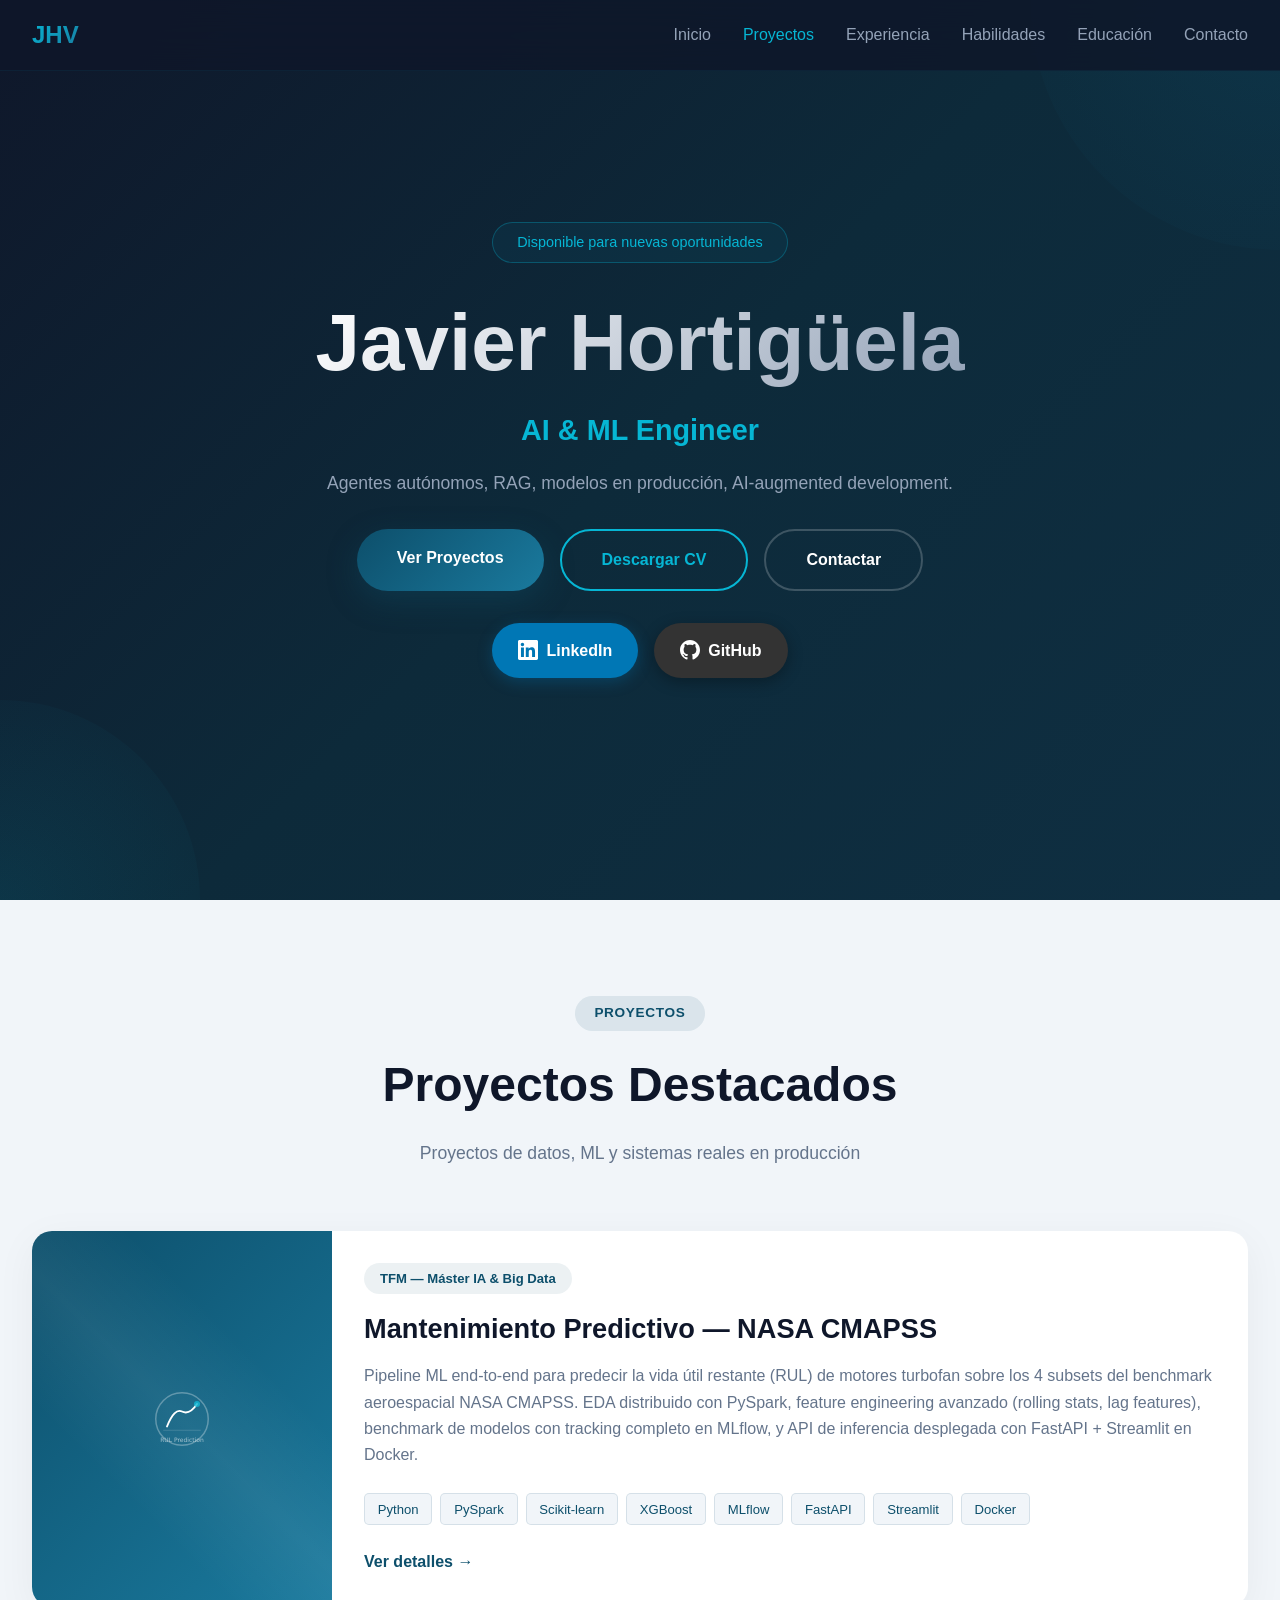
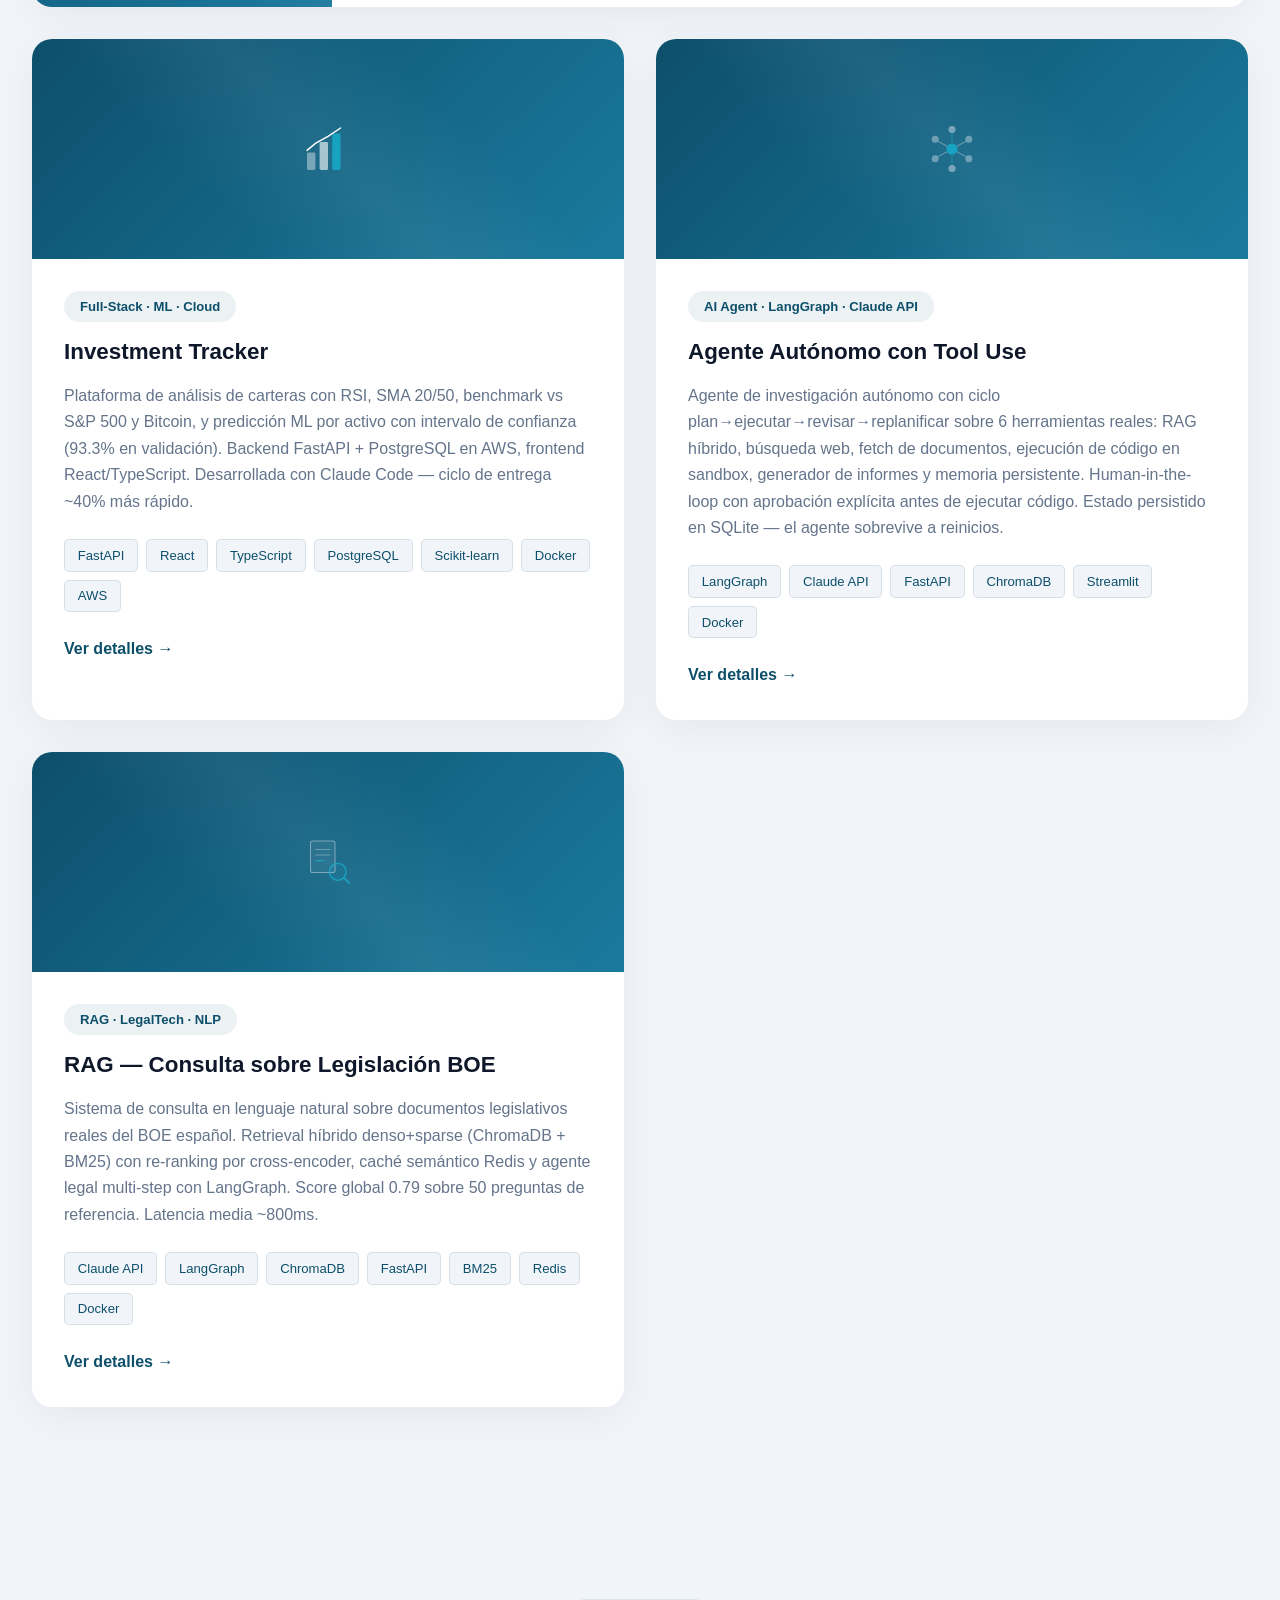
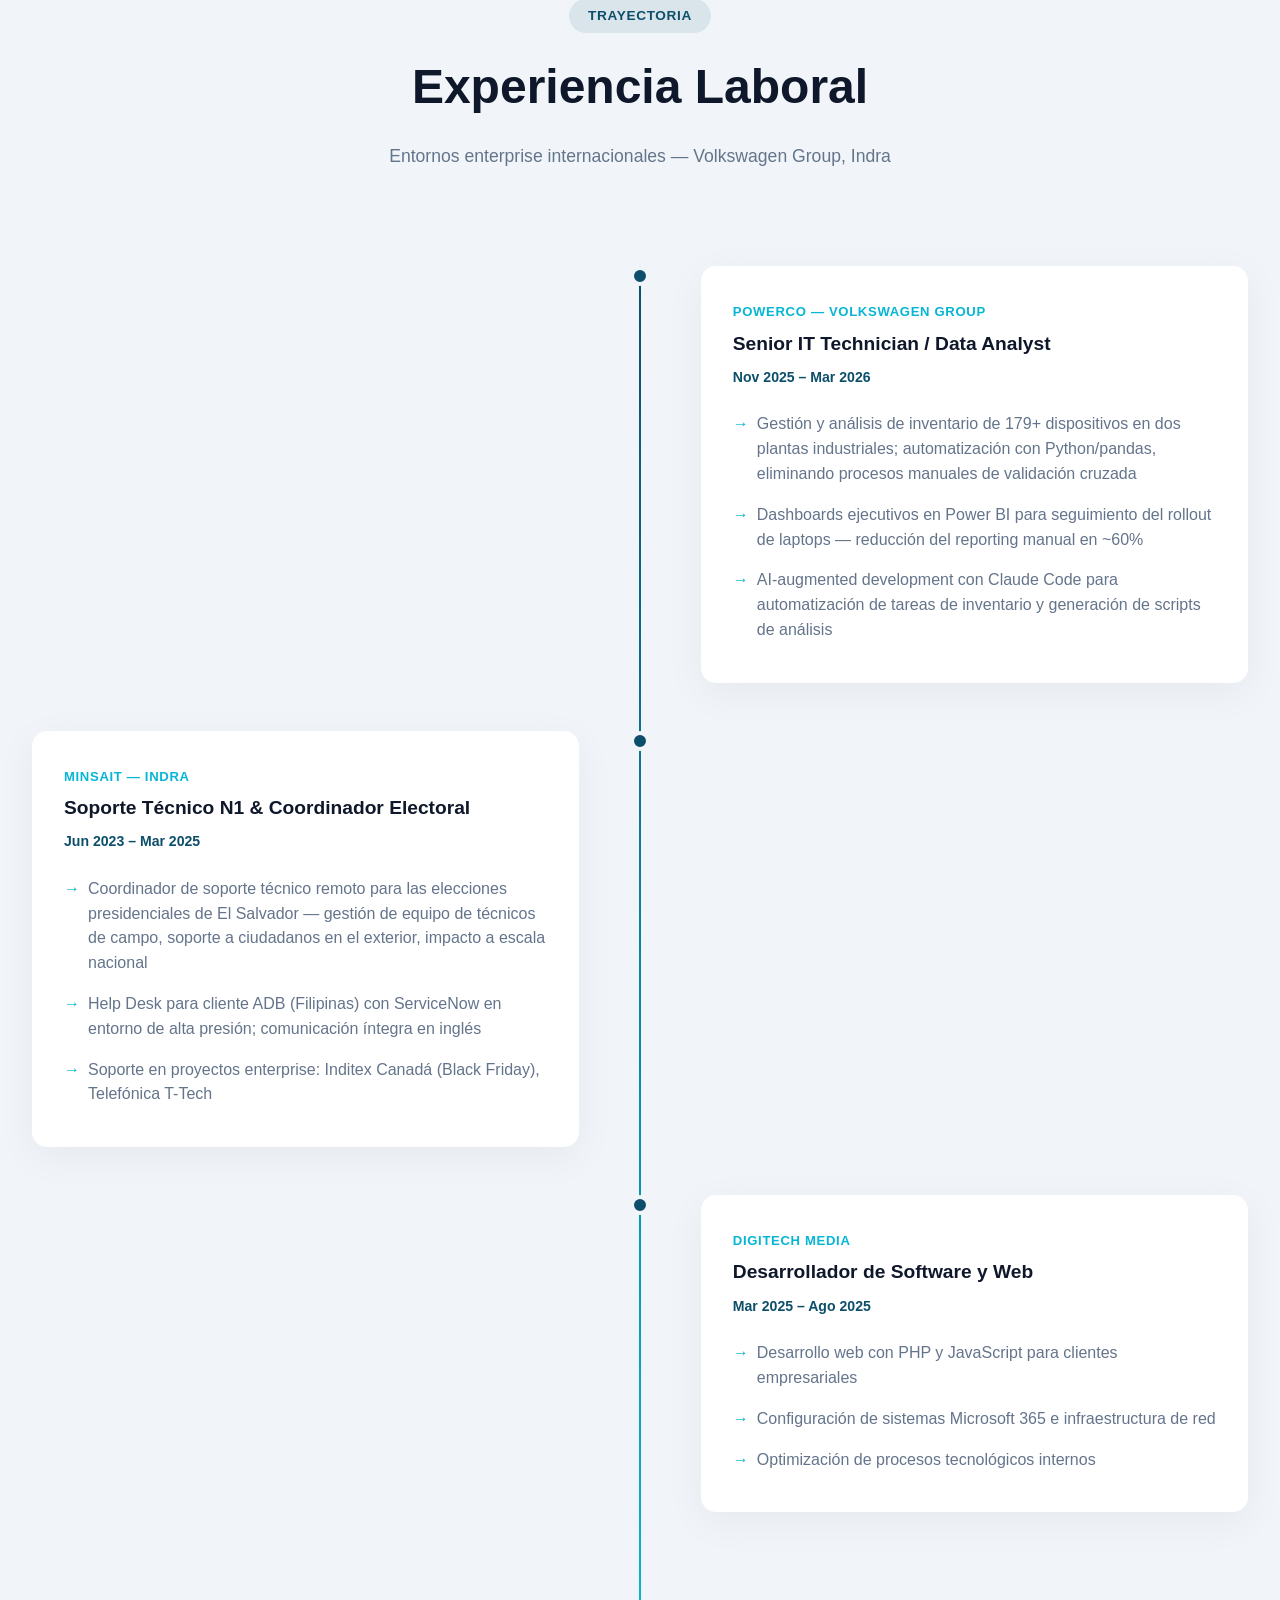
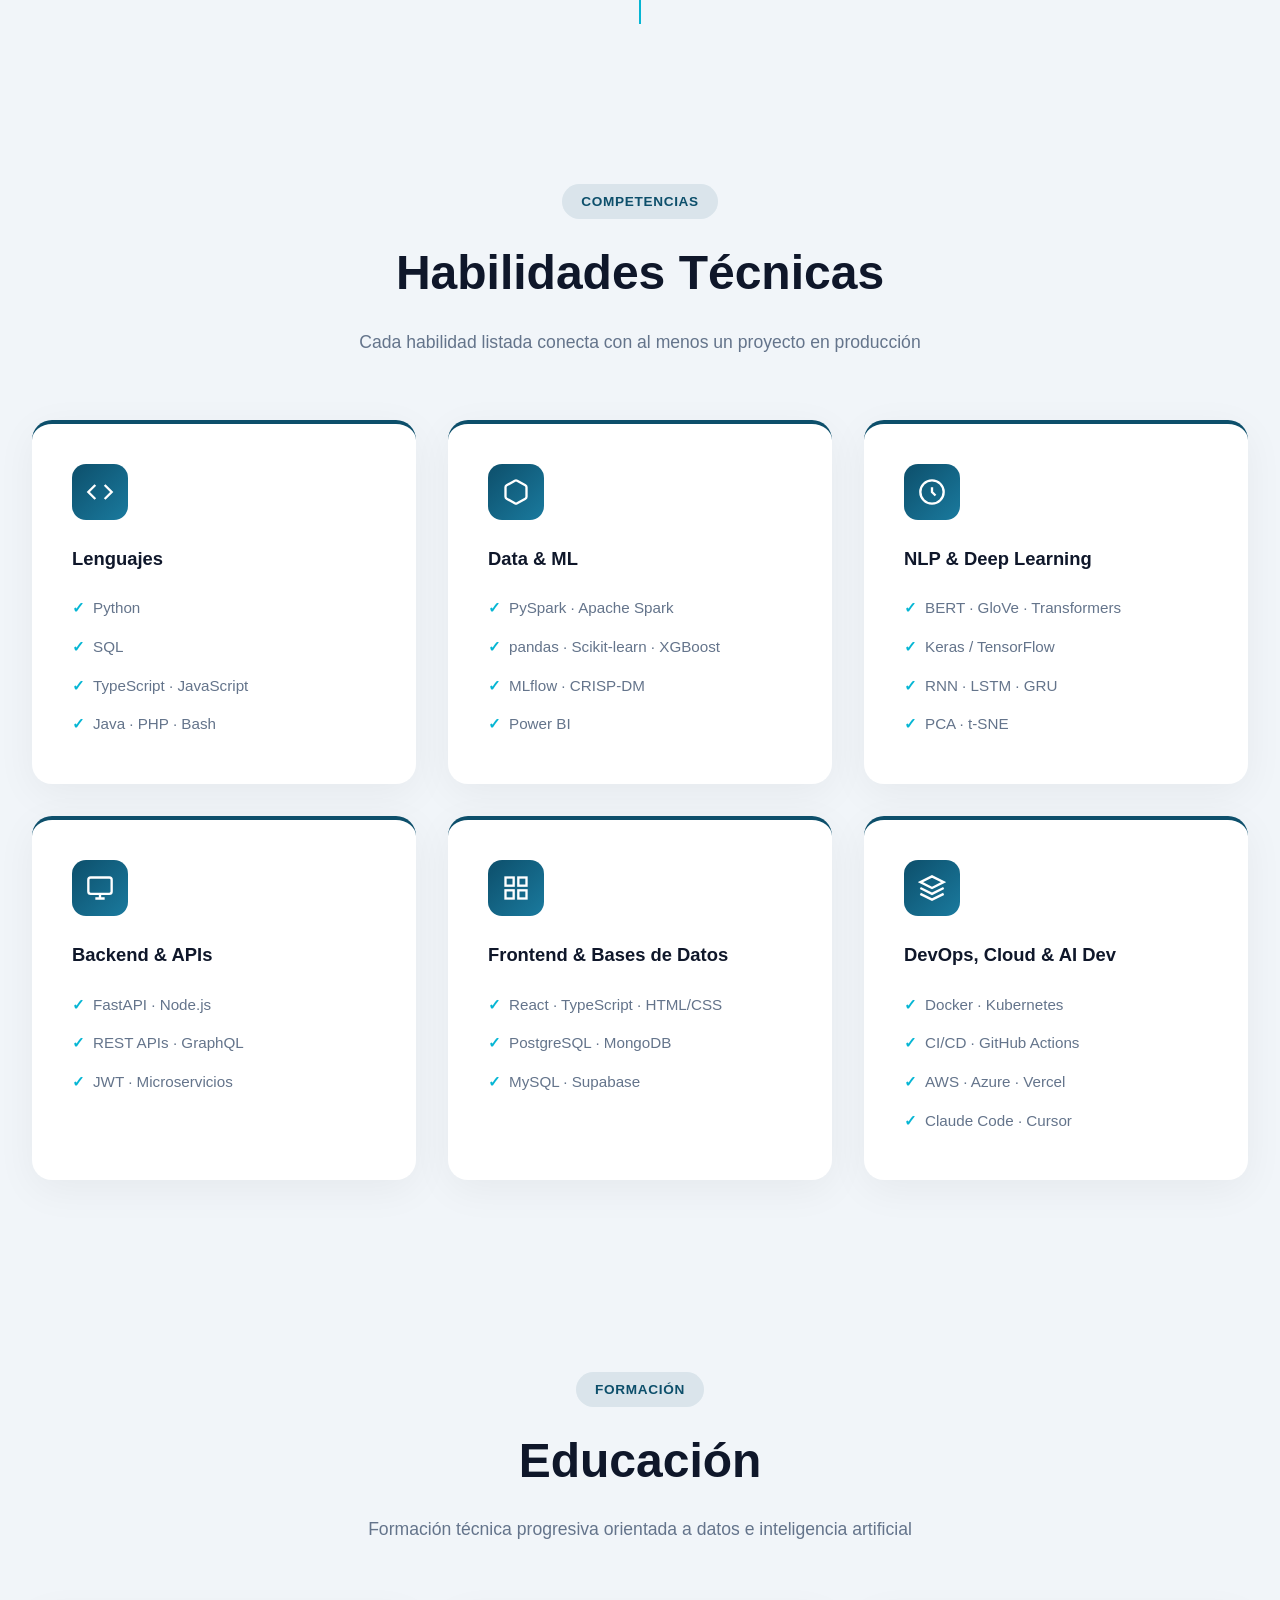
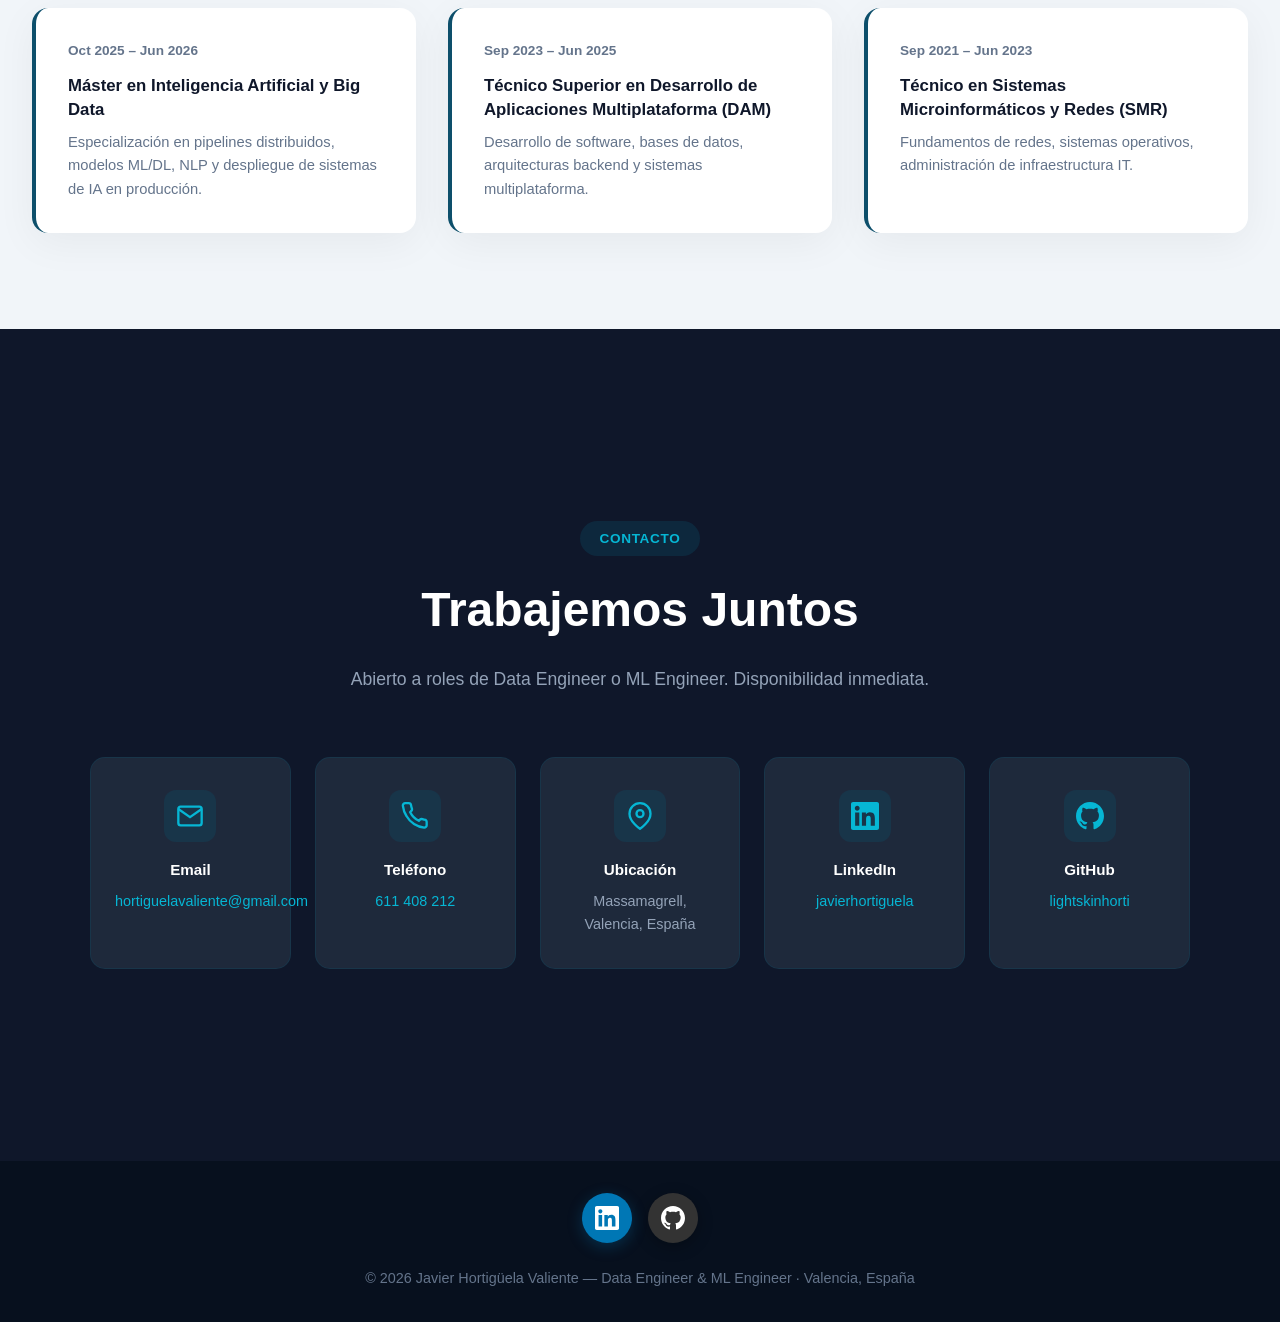
==== commit 24924d60: "Update hero title to AI & ML Engineer https://claude.ai/code/session_01UpdNBSxSP69i68SsHzzWMh" ====
--- a/index.html
+++ b/index.html
@@ -3,15 +3,15 @@
 <head>
     <meta charset="UTF-8">
     <meta name="viewport" content="width=device-width, initial-scale=1.0">
-    <meta name="description" content="Javier Hortigüela — Data Engineer & ML Engineer especializado en pipelines distribuidos con PySpark, modelos ML en producción y APIs de inferencia. Valencia, España.">
+    <meta name="description" content="Javier Hortigüela — AI & ML Engineer especializado en agentes autónomos, RAG, pipelines de datos y modelos en producción. Valencia, España.">
     <meta name="keywords" content="data engineer, ML engineer, PySpark, MLflow, FastAPI, Python, Big Data, machine learning, Valencia">
     <meta name="author" content="Javier Hortigüela Valiente">
-    <meta property="og:title" content="Javier Hortigüela — Data Engineer & ML Engineer">
+    <meta property="og:title" content="Javier Hortigüela — AI & ML Engineer">
     <meta property="og:description" content="Pipelines distribuidos, modelos ML en producción, AI-augmented development. Valencia, España.">
     <meta property="og:url" content="https://lightskinhorti.github.io/Portfolio/portfolio_index.html">
     <!-- TODO: add og:image once hero screenshot is available (recommended 1200x630) -->
     <meta property="og:type" content="website">
-    <title>Javier Hortigüela — Data Engineer & ML Engineer</title>
+    <title>Javier Hortigüela — AI & ML Engineer</title>
     <!-- SVG favicon with JH initials -->
     <link rel="icon" type="image/svg+xml" href="data:image/svg+xml,<svg xmlns='http://www.w3.org/2000/svg' viewBox='0 0 32 32'><rect width='32' height='32' rx='6' fill='%230D4F6B'/><text x='50%25' y='50%25' dominant-baseline='central' text-anchor='middle' font-family='system-ui,sans-serif' font-size='13' font-weight='700' fill='white'>JH</text></svg>">
     <link rel="stylesheet" href="portfolio_css.css">
@@ -36,8 +36,8 @@
         <div class="hero-content">
             <div class="hero-tag">Disponible para nuevas oportunidades</div>
             <h1>Javier Hortigüela</h1>
-            <h2>Data Engineer &amp; ML Engineer</h2>
-            <p class="hero-tagline">Pipelines distribuidos, modelos en producción, AI-augmented development.</p>
+            <h2>AI &amp; ML Engineer</h2>
+            <p class="hero-tagline">Agentes autónomos, RAG, modelos en producción, AI-augmented development.</p>
             <div class="hero-buttons">
                 <a href="#proyectos" class="btn btn-primary">Ver Proyectos</a>
                 <a href="CV_Javier_Hortiguela_2026.pdf" class="btn btn-cv" download>Descargar CV</a>
